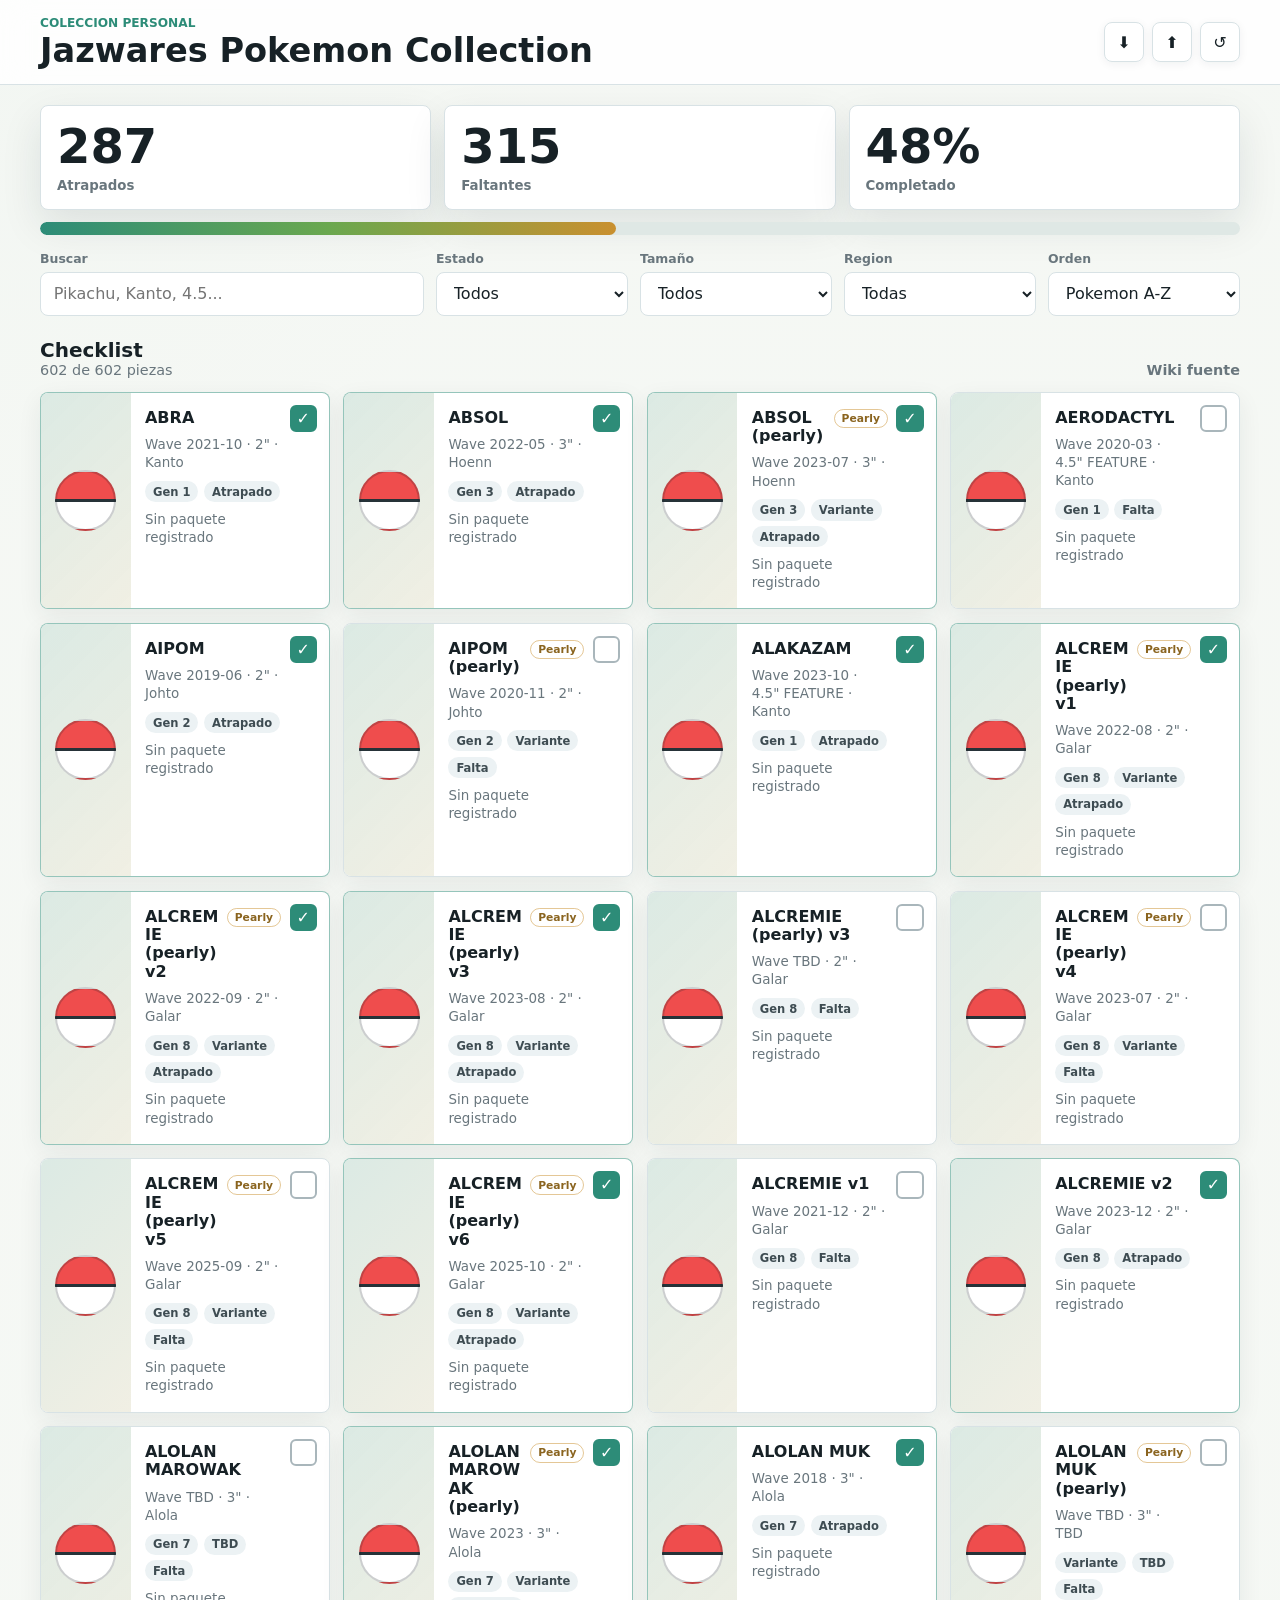
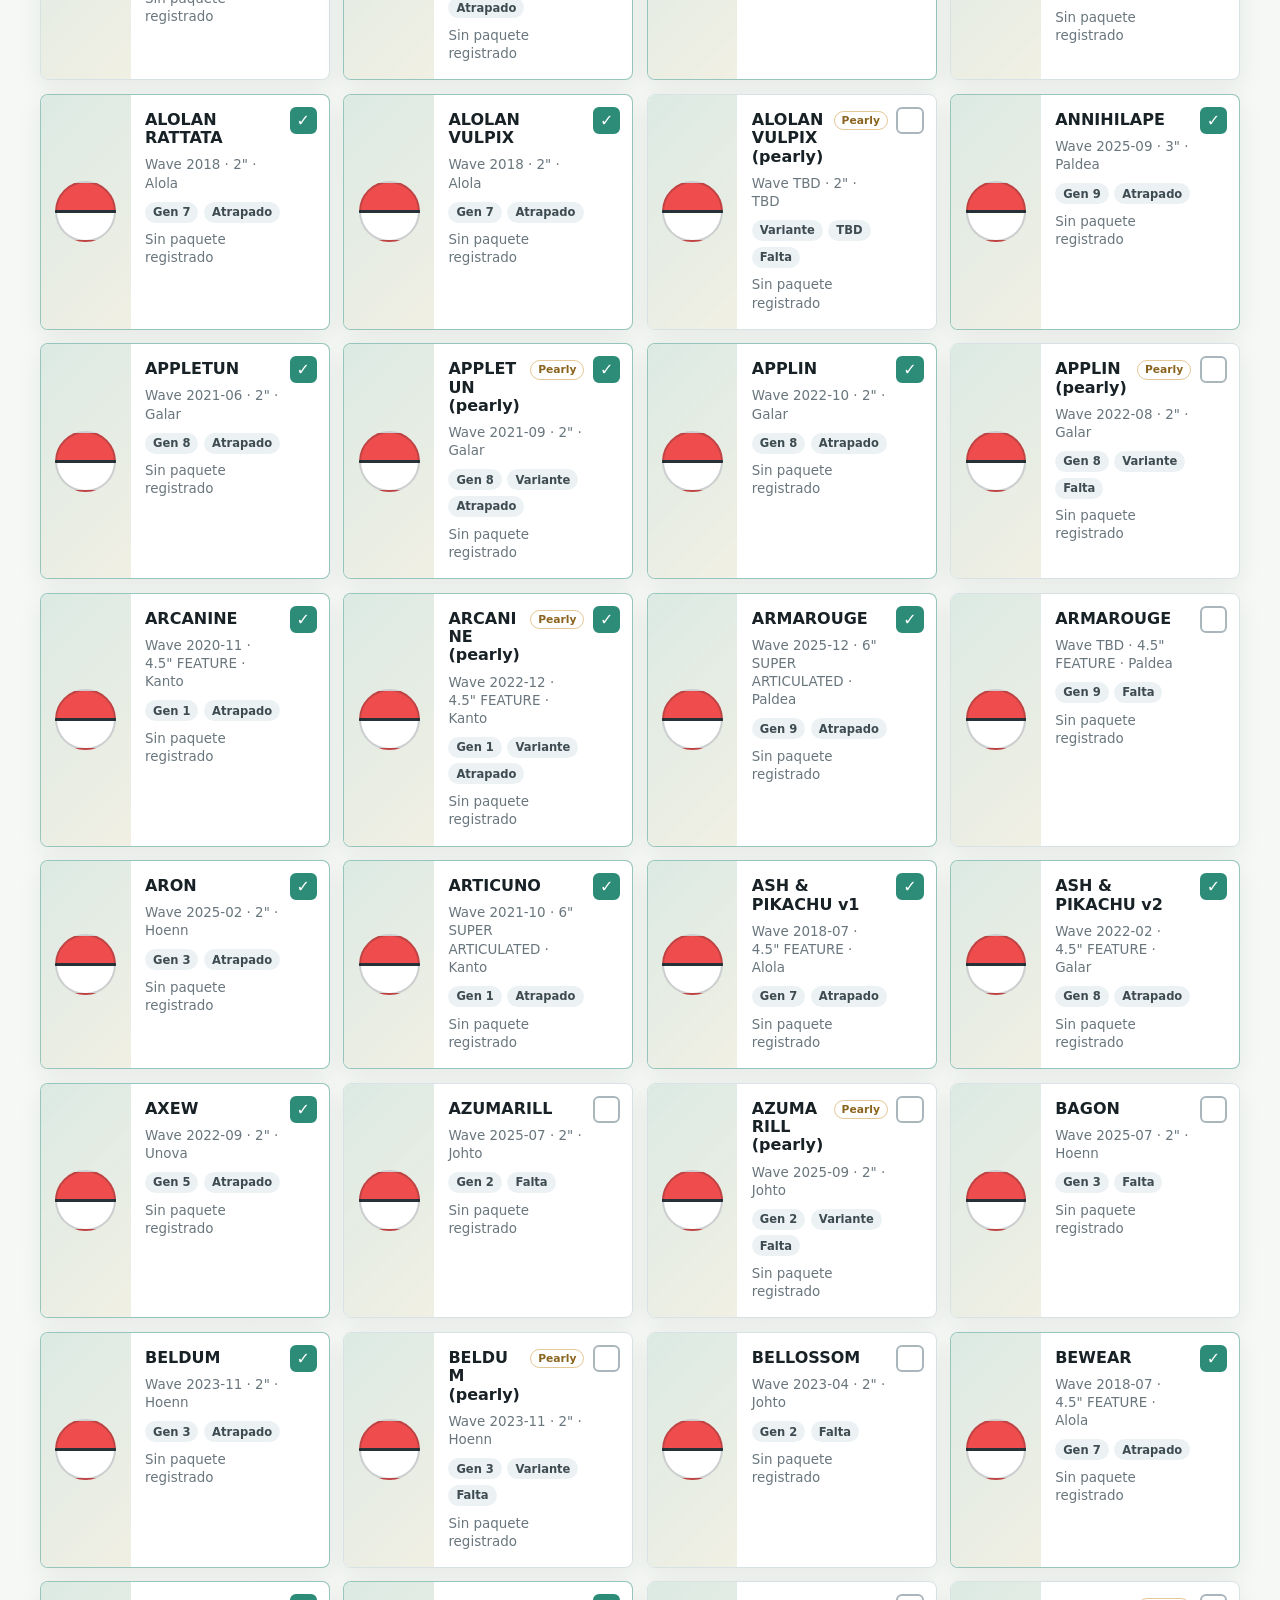
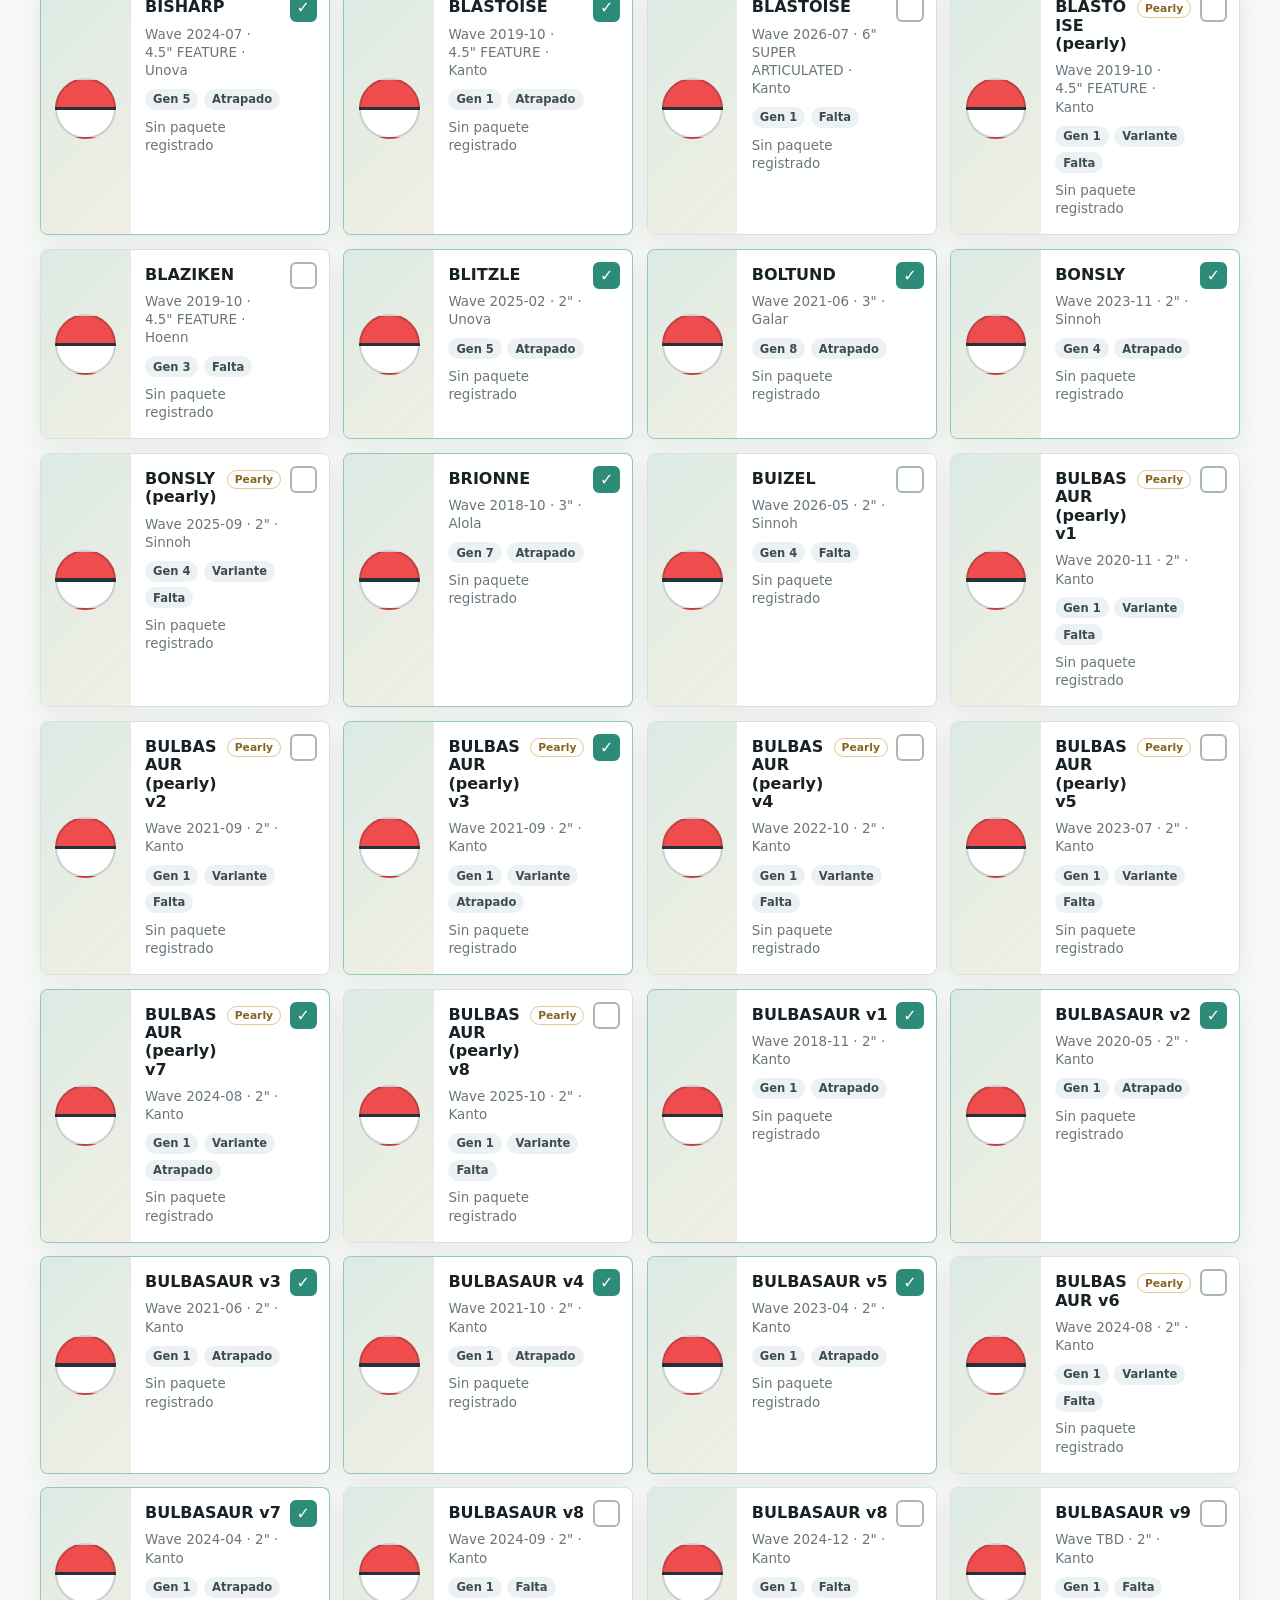
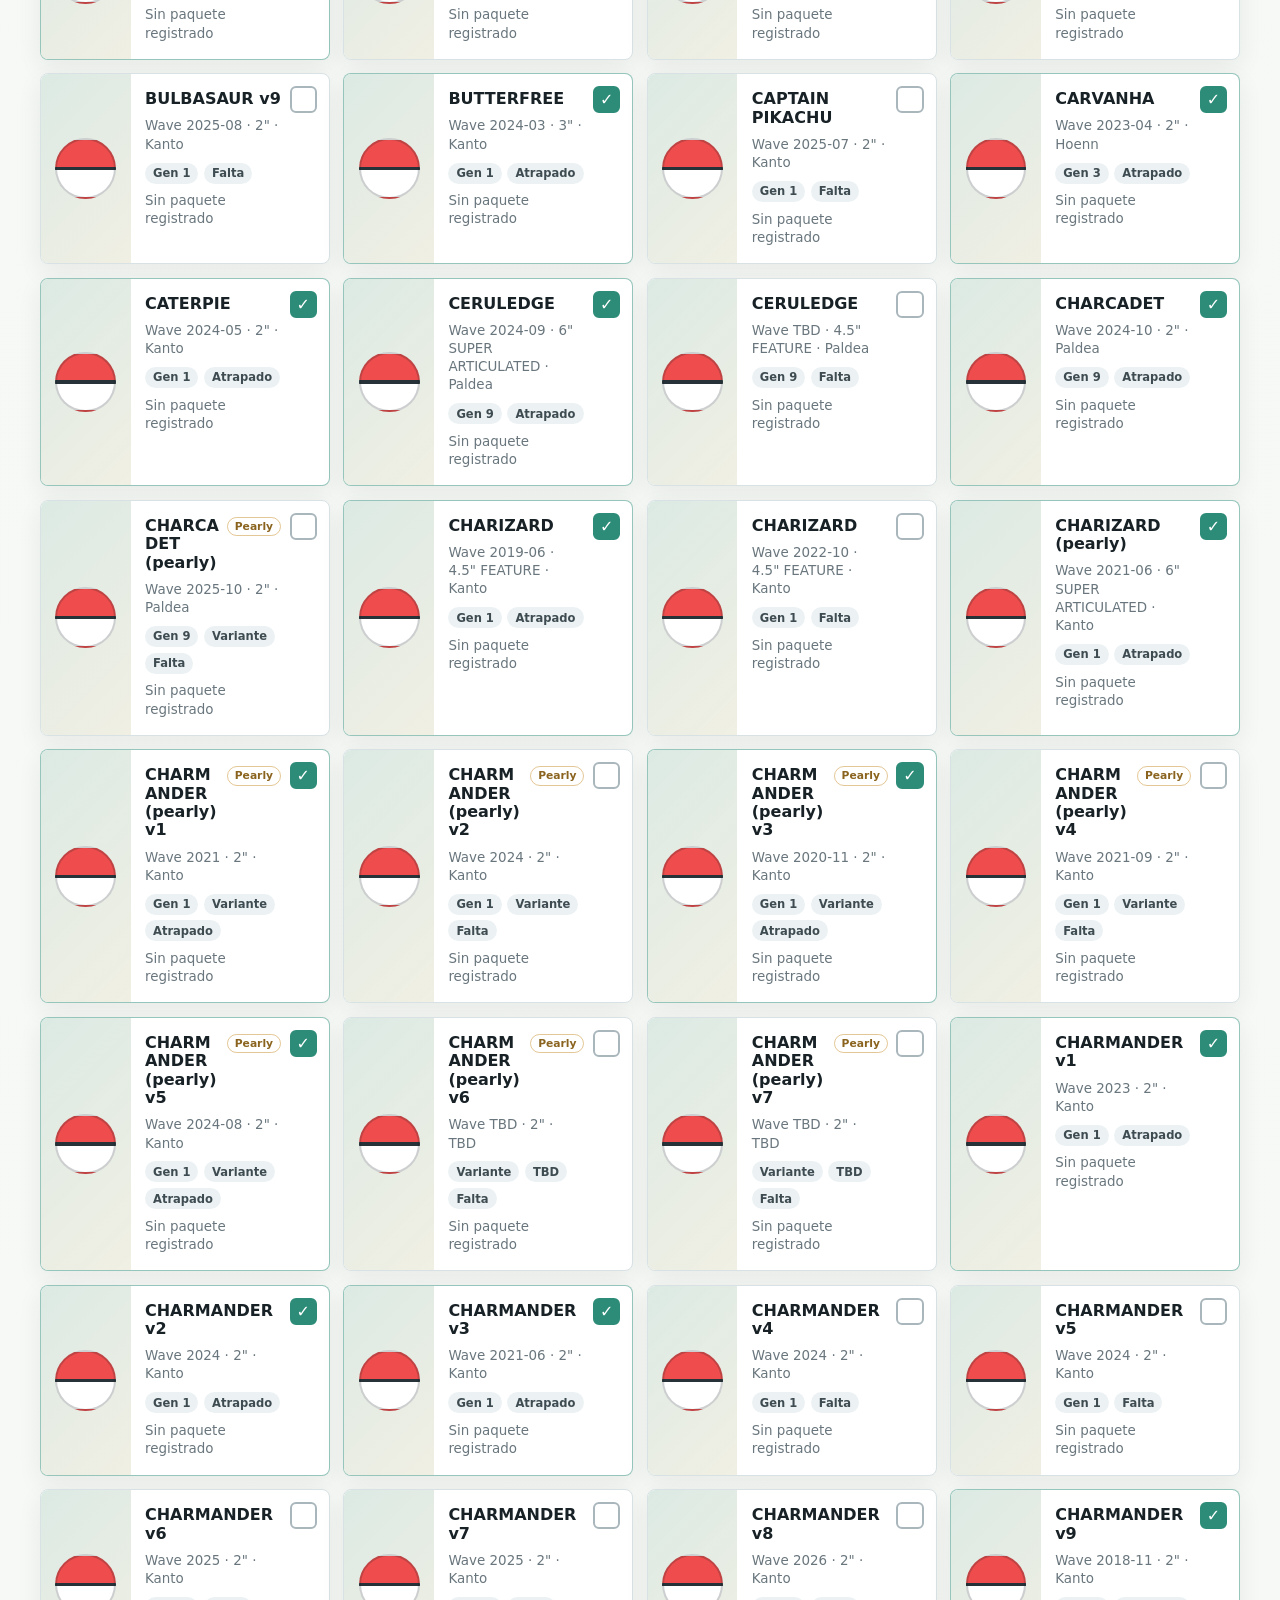
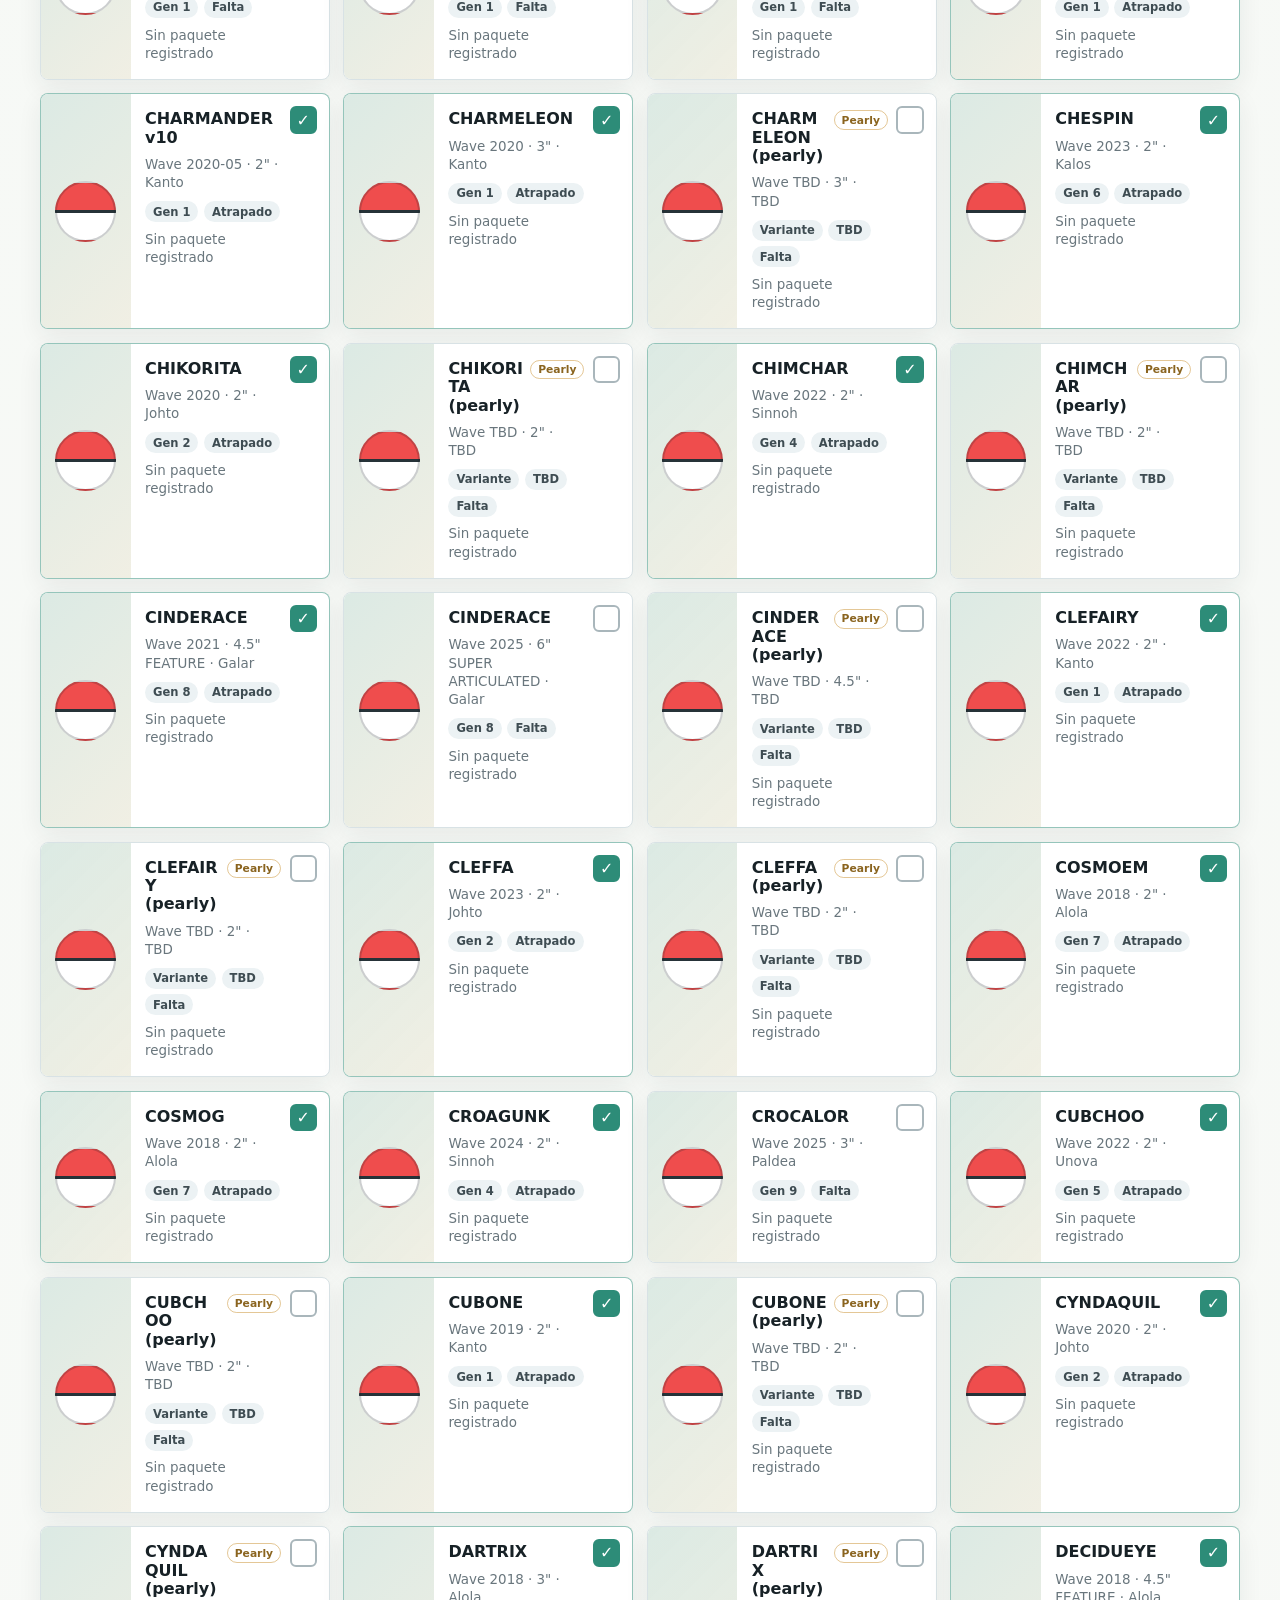
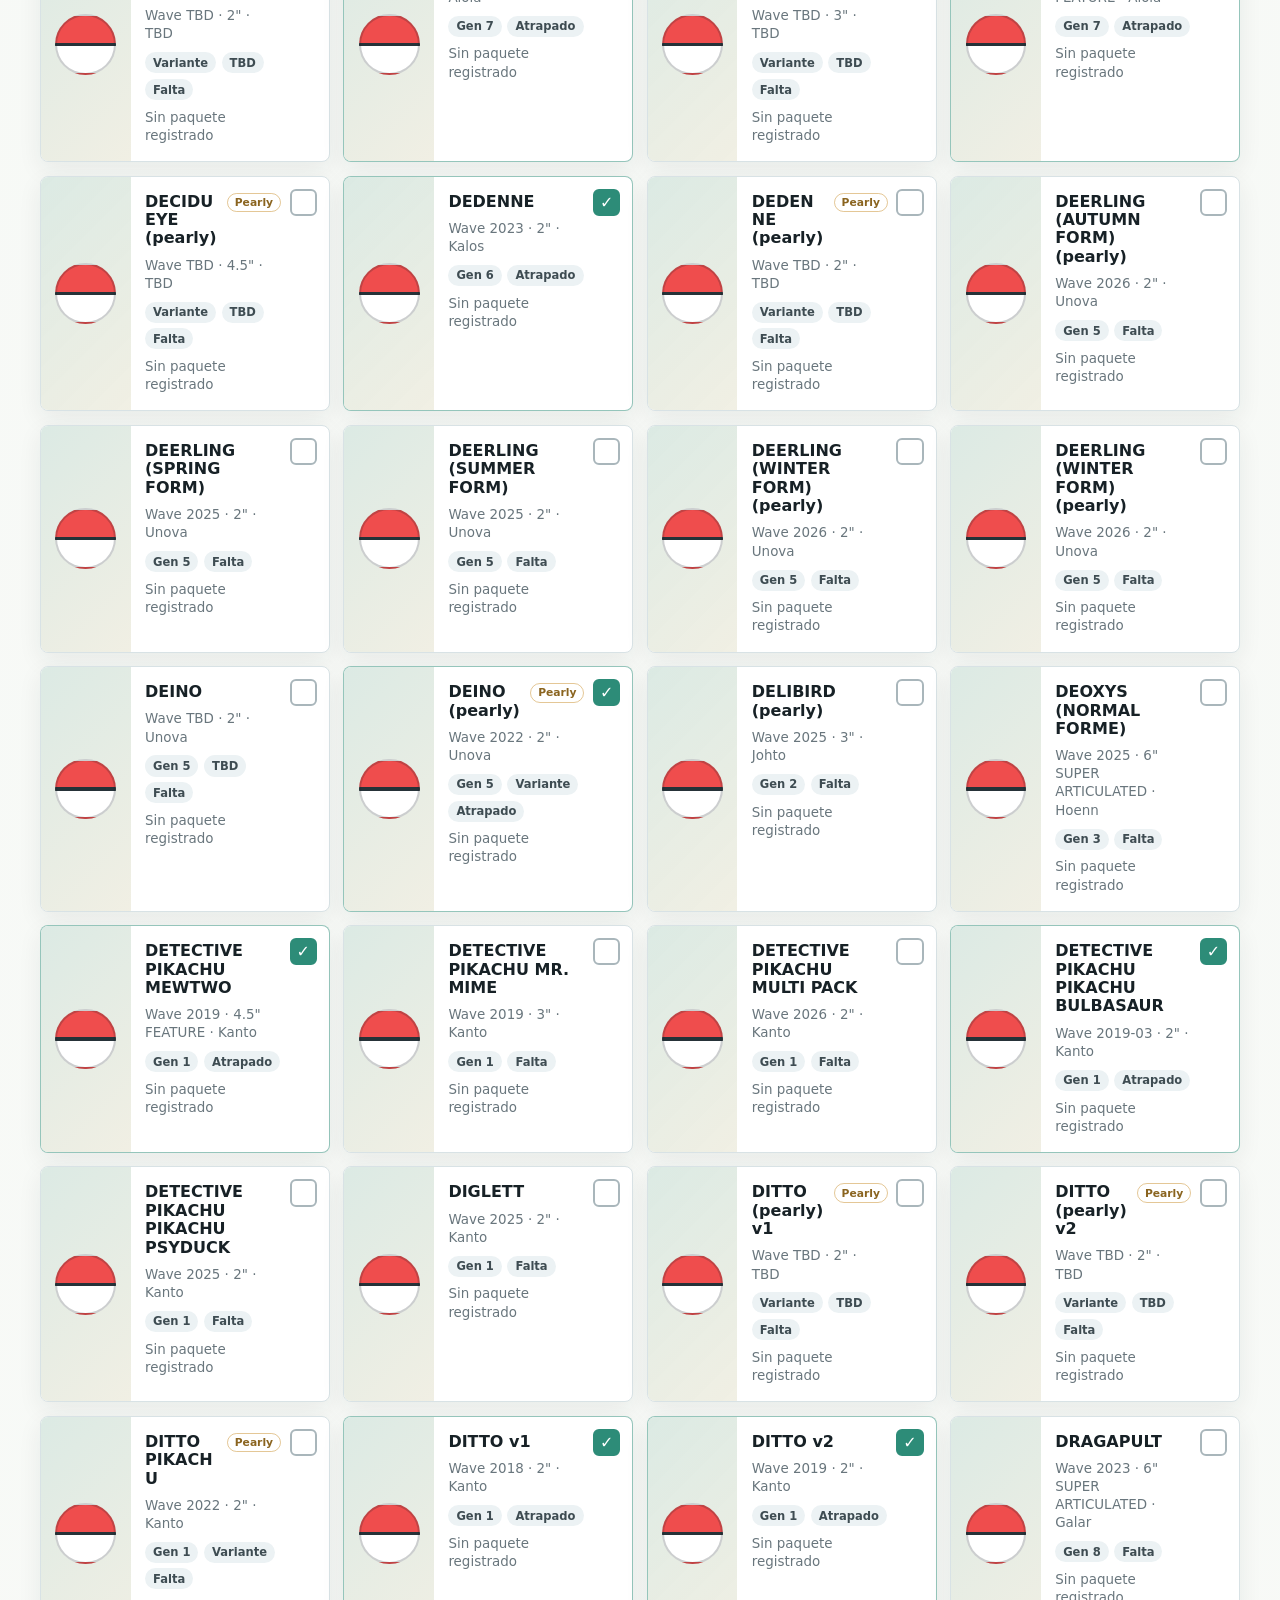
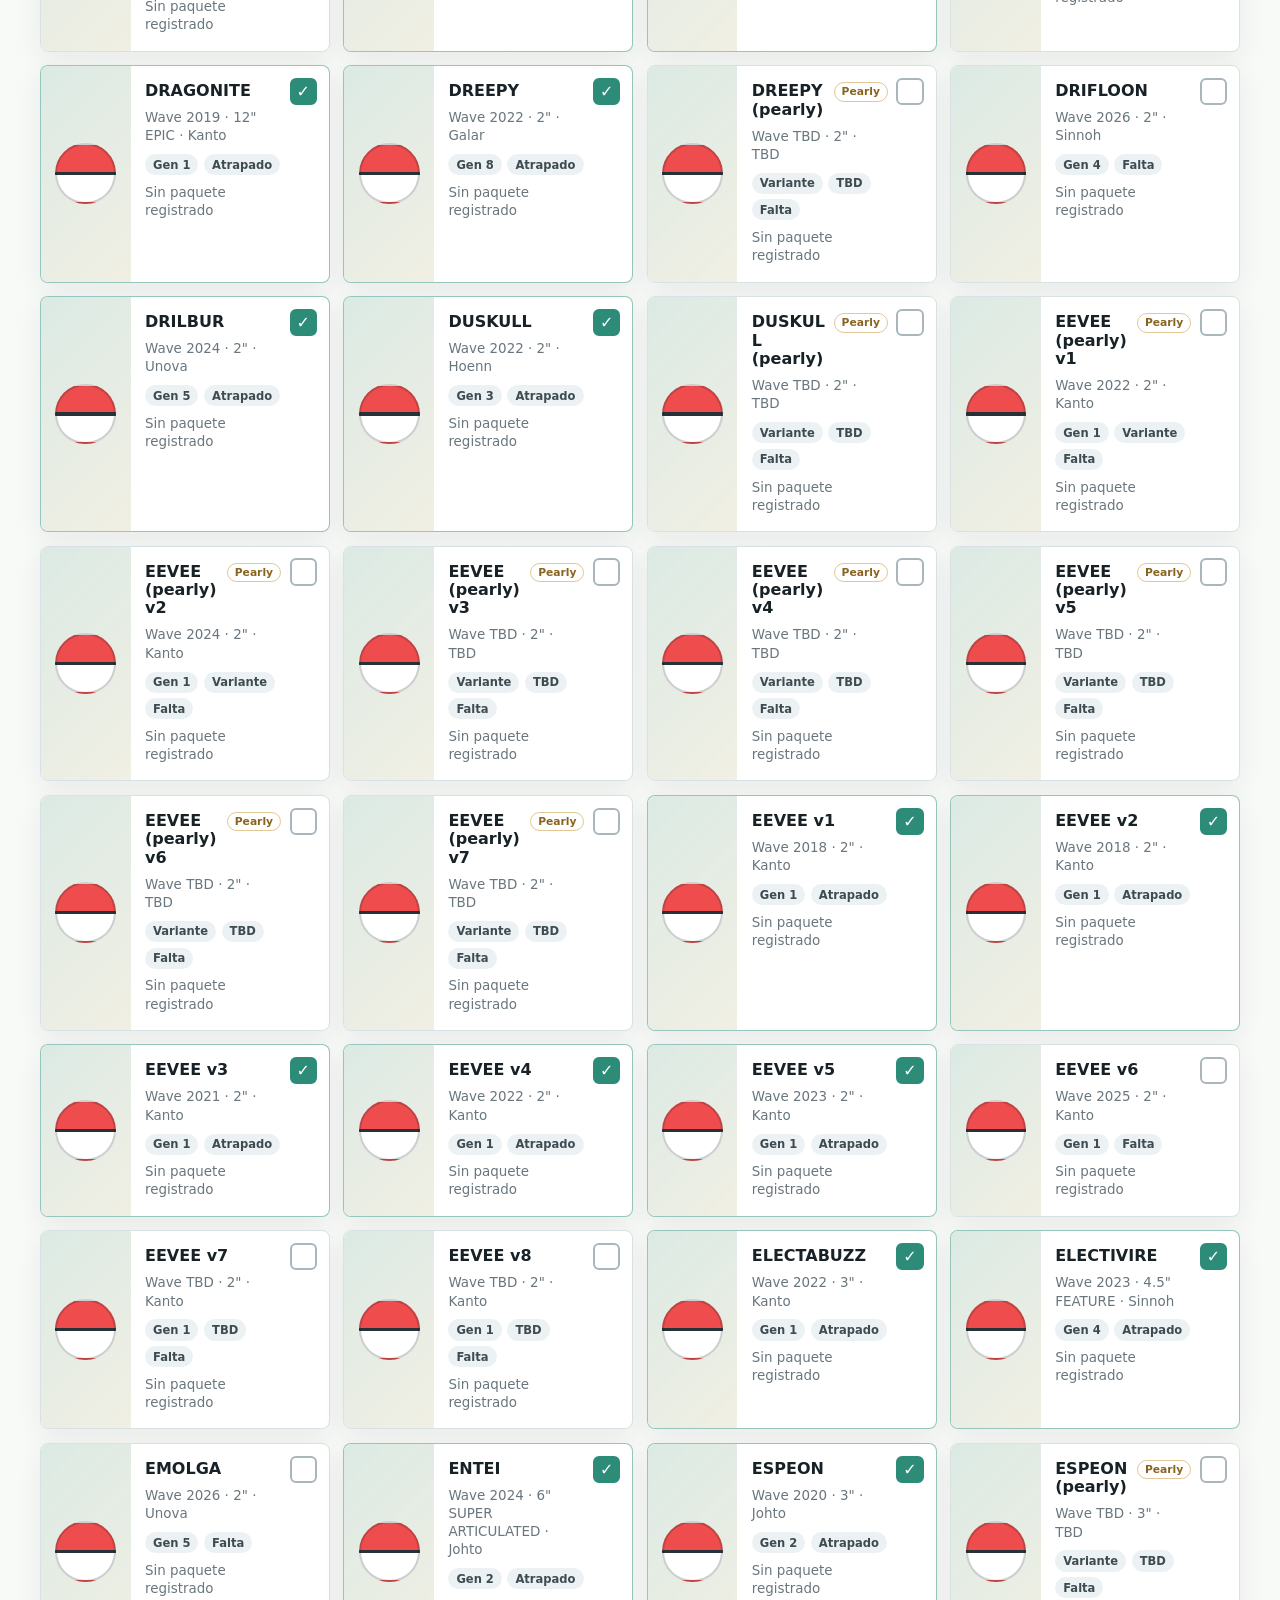
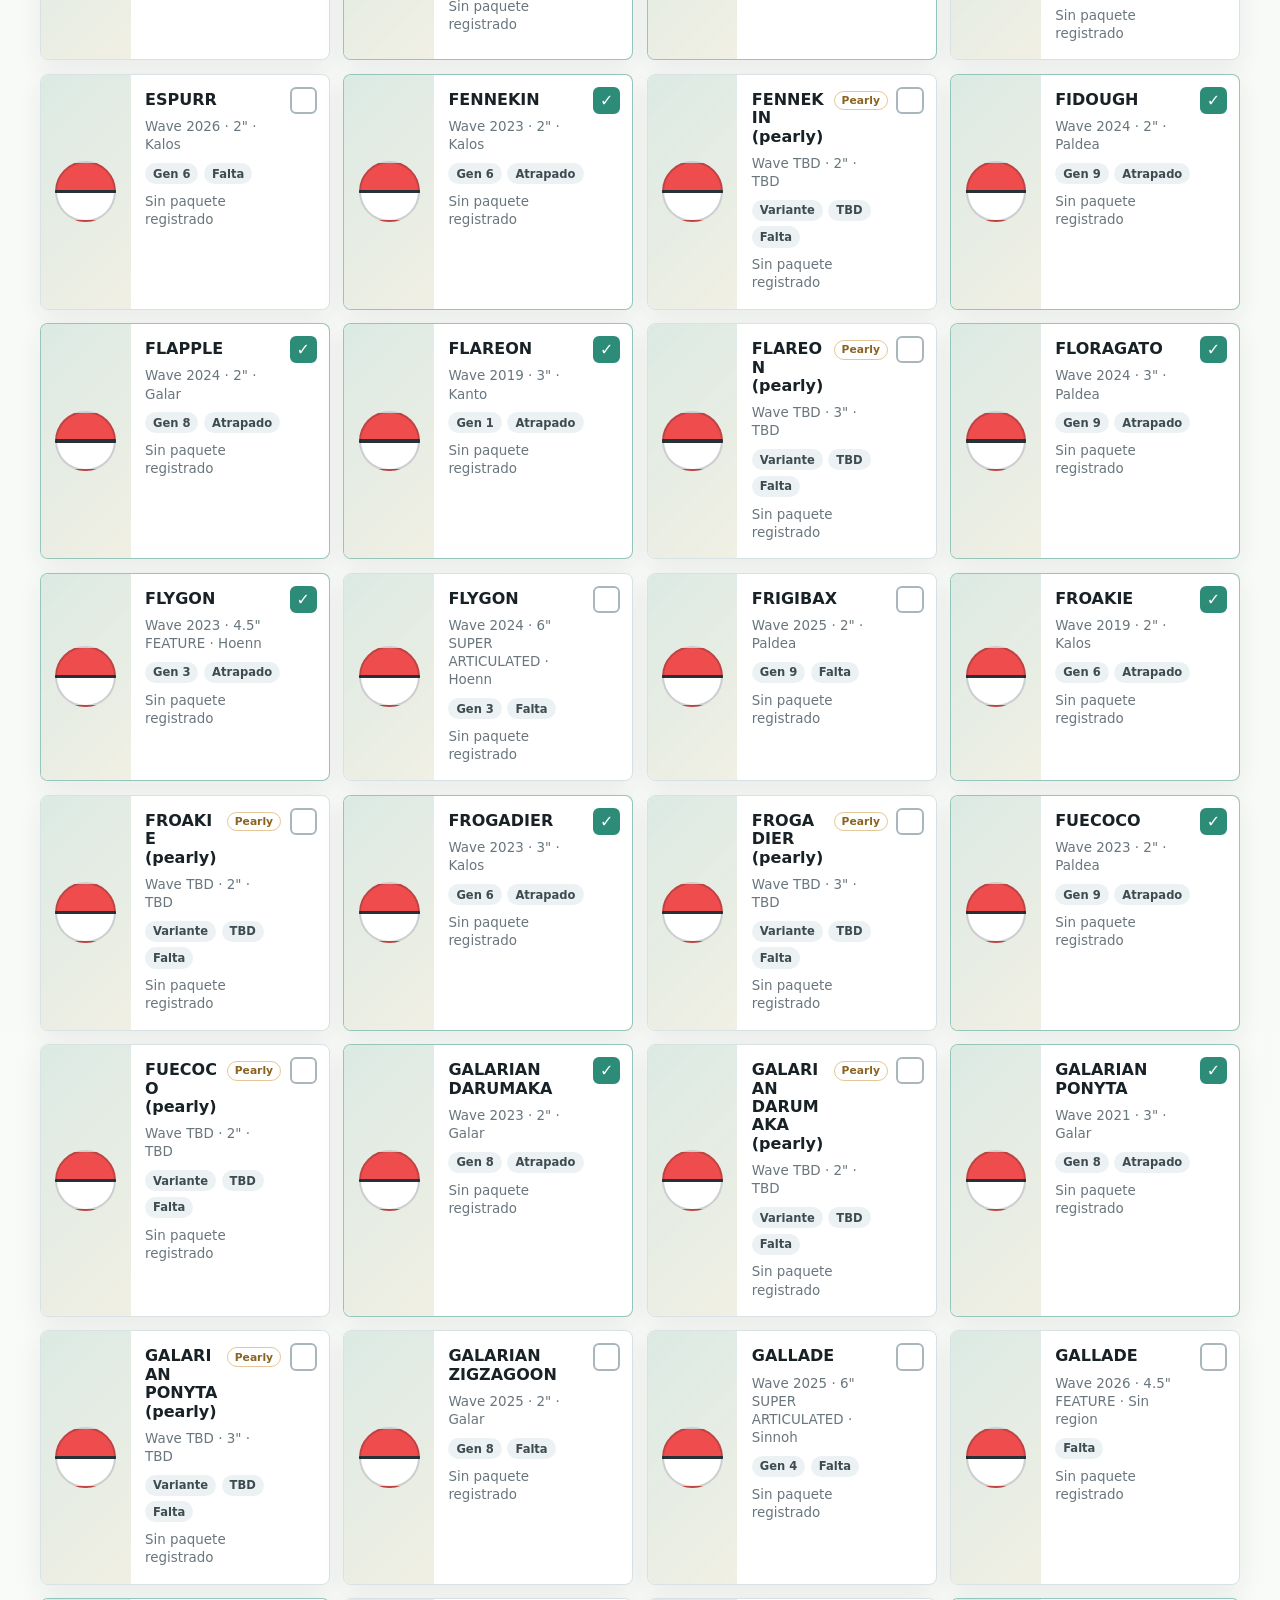
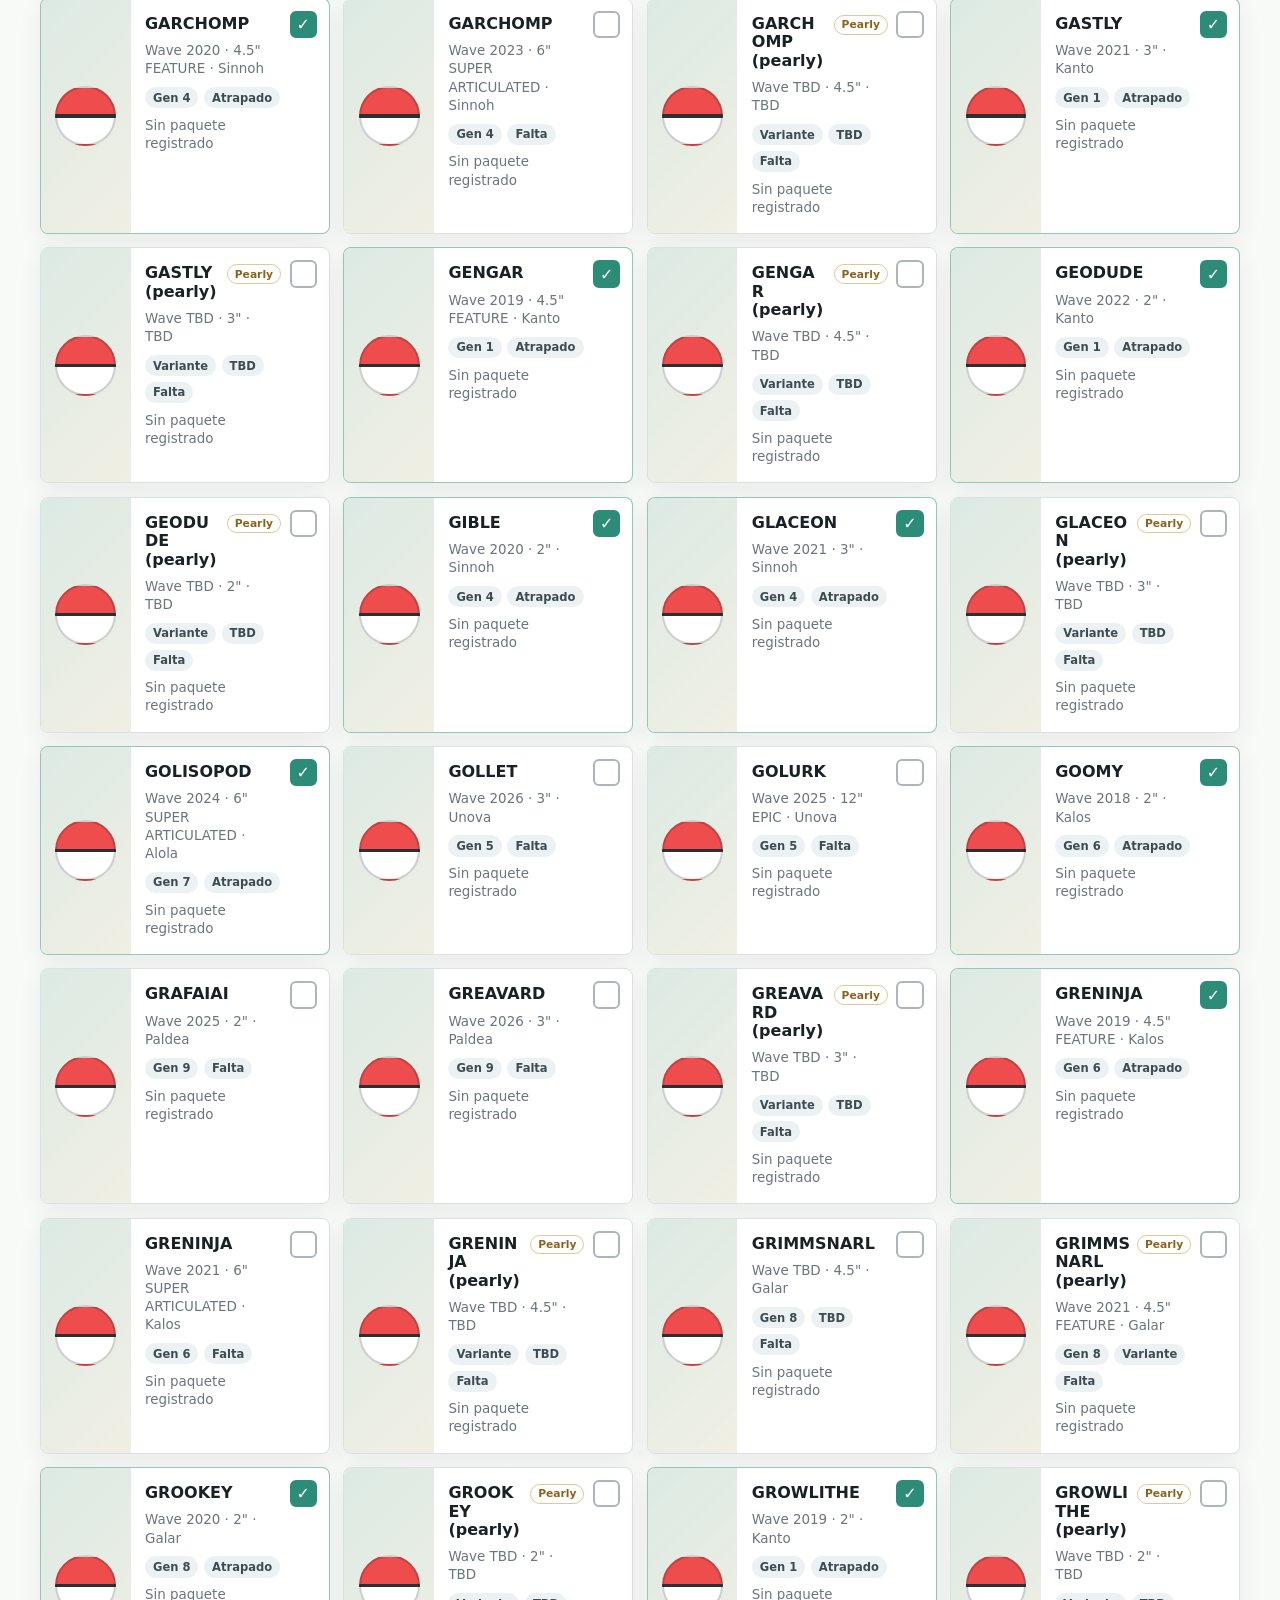
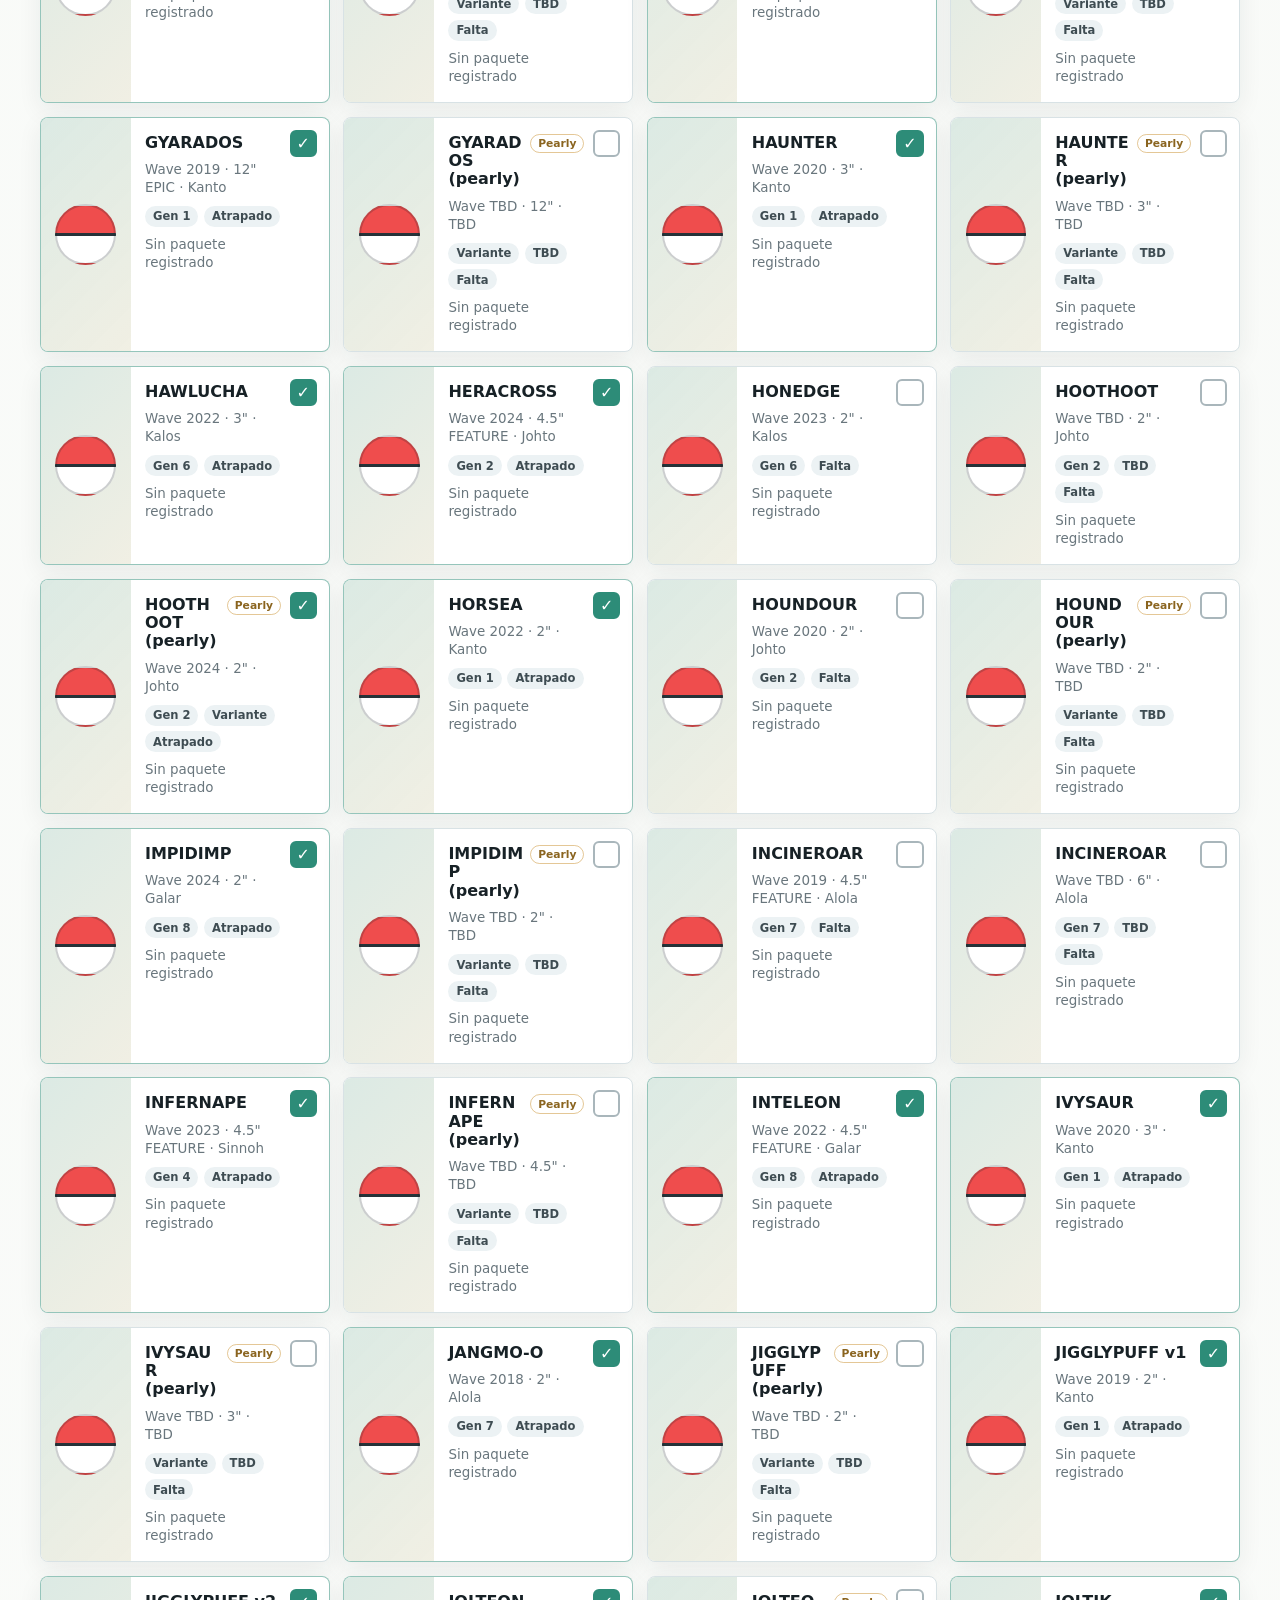
==== index.html @ 6f26c7c1 "Add files via upload" ====
<!doctype html>
<html lang="es">
  <head>
    <meta charset="utf-8" />
    <meta name="viewport" content="width=device-width, initial-scale=1" />
    <title>Jazwares Pokemon Collection</title>
    <link rel="stylesheet" href="styles.css" />
  </head>
  <body>
    <header class="topbar">
      <div>
        <p class="eyebrow">Coleccion personal</p>
        <h1>Jazwares Pokemon Collection</h1>
      </div>
      <div class="actions">
        <button id="exportBtn" class="icon-btn" title="Exportar progreso" aria-label="Exportar progreso">
          <span aria-hidden="true">⬇</span>
        </button>
        <label class="icon-btn" title="Importar progreso" aria-label="Importar progreso">
          <span aria-hidden="true">⬆</span>
          <input id="importInput" type="file" accept="application/json" />
        </label>
        <button id="resetBtn" class="icon-btn danger" title="Restaurar estado del Excel" aria-label="Restaurar estado del Excel">
          <span aria-hidden="true">↺</span>
        </button>
      </div>
    </header>

    <main>
      <section class="overview" aria-label="Resumen">
        <div class="metric">
          <span id="caughtCount">0</span>
          <small>Atrapados</small>
        </div>
        <div class="metric">
          <span id="missingCount">0</span>
          <small>Faltantes</small>
        </div>
        <div class="metric">
          <span id="completionCount">0%</span>
          <small>Completado</small>
        </div>
        <div class="progress-wrap" aria-label="Progreso total">
          <div id="progressBar" class="progress-bar"></div>
        </div>
      </section>

      <section class="controls" aria-label="Filtros">
        <label class="search">
          <span>Buscar</span>
          <input id="searchInput" type="search" placeholder="Pikachu, Kanto, 4.5..." autocomplete="off" />
        </label>
        <label>
          <span>Estado</span>
          <select id="statusFilter">
            <option value="all">Todos</option>
            <option value="caught">Atrapados</option>
            <option value="missing">Faltantes</option>
            <option value="pearly">Pearly</option>
            <option value="tbd">TBD</option>
          </select>
        </label>
        <label>
          <span>Tamaño</span>
          <select id="sizeFilter"></select>
        </label>
        <label>
          <span>Region</span>
          <select id="regionFilter"></select>
        </label>
        <label>
          <span>Orden</span>
          <select id="sortSelect">
            <option value="pokemon">Pokemon A-Z</option>
            <option value="wave">Wave</option>
            <option value="size">Tamaño</option>
            <option value="region">Region</option>
          </select>
        </label>
      </section>

      <section class="lineup-head">
        <div>
          <h2>Checklist</h2>
          <p id="resultCount">0 piezas</p>
        </div>
        <a href="https://jazwarespokemon.fandom.com/wiki/Jazwares_Pokemon_Figure_Wiki" target="_blank" rel="noreferrer">Wiki fuente</a>
      </section>

      <section id="grid" class="grid" aria-live="polite"></section>
      <p id="emptyState" class="empty" hidden>No hay piezas con esos filtros.</p>
    </main>

    <template id="cardTemplate">
      <article class="card">
        <label class="check">
          <input type="checkbox" />
          <span></span>
        </label>
        <div class="figure">
          <img alt="" loading="lazy" />
          <div class="fallback" aria-hidden="true"></div>
        </div>
        <div class="card-body">
          <div class="title-row">
            <h3></h3>
            <span class="pearly">Pearly</span>
          </div>
          <p class="meta"></p>
          <div class="tags"></div>
          <p class="packages"></p>
        </div>
      </article>
    </template>

    <script src="data.js"></script>
    <script src="app.js"></script>
  </body>
</html>
---- styles.css ----
:root {
  color-scheme: light;
  --ink: #172126;
  --muted: #69767d;
  --line: #d8e2e5;
  --surface: #ffffff;
  --soft: #f4f7f3;
  --mint: #2d8c78;
  --leaf: #6aa84f;
  --gold: #c9902f;
  --red: #d84a4a;
  --blue: #2d6cdf;
  --shadow: 0 16px 40px rgba(24, 39, 45, 0.1);
}

* {
  box-sizing: border-box;
}

body {
  margin: 0;
  min-height: 100vh;
  background:
    linear-gradient(180deg, rgba(244, 247, 243, 0.92), rgba(255, 255, 255, 0.98)),
    radial-gradient(circle at top left, rgba(45, 140, 120, 0.16), transparent 34rem);
  color: var(--ink);
  font-family: Inter, ui-sans-serif, system-ui, -apple-system, BlinkMacSystemFont, "Segoe UI", sans-serif;
}

button,
input,
select {
  font: inherit;
}

.topbar {
  position: sticky;
  top: 0;
  z-index: 10;
  display: flex;
  align-items: center;
  justify-content: space-between;
  gap: 1rem;
  padding: 1rem clamp(1rem, 4vw, 2.5rem);
  background: rgba(255, 255, 255, 0.86);
  border-bottom: 1px solid var(--line);
  backdrop-filter: blur(14px);
}

.eyebrow {
  margin: 0 0 0.2rem;
  color: var(--mint);
  font-size: 0.76rem;
  font-weight: 800;
  letter-spacing: 0;
  text-transform: uppercase;
}

h1,
h2,
h3,
p {
  margin: 0;
}

h1 {
  font-size: clamp(1.35rem, 3vw, 2.1rem);
  line-height: 1.05;
}

.actions {
  display: flex;
  gap: 0.5rem;
}

.icon-btn {
  display: grid;
  place-items: center;
  width: 2.5rem;
  height: 2.5rem;
  border: 1px solid var(--line);
  border-radius: 8px;
  background: var(--surface);
  color: var(--ink);
  cursor: pointer;
  box-shadow: 0 2px 10px rgba(24, 39, 45, 0.06);
}

.icon-btn:hover {
  border-color: var(--mint);
}

.icon-btn.danger:hover {
  border-color: var(--red);
  color: var(--red);
}

.icon-btn input {
  display: none;
}

main {
  width: min(1480px, 100%);
  margin: 0 auto;
  padding: 1.25rem clamp(1rem, 4vw, 2.5rem) 3rem;
}

.overview {
  display: grid;
  grid-template-columns: repeat(3, minmax(0, 1fr));
  align-items: stretch;
  gap: 0.8rem;
}

.metric {
  min-height: 6rem;
  padding: 1rem;
  border: 1px solid var(--line);
  border-radius: 8px;
  background: var(--surface);
  box-shadow: var(--shadow);
}

.metric span {
  display: block;
  font-size: clamp(1.8rem, 5vw, 3rem);
  font-weight: 850;
  line-height: 1;
}

.metric small {
  display: block;
  margin-top: 0.45rem;
  color: var(--muted);
  font-weight: 700;
}

.progress-wrap {
  grid-column: 1 / -1;
  height: 0.8rem;
  overflow: hidden;
  border-radius: 999px;
  background: #dfe8e5;
}

.progress-bar {
  width: 0%;
  height: 100%;
  border-radius: inherit;
  background: linear-gradient(90deg, var(--mint), var(--leaf), var(--gold));
  transition: width 180ms ease;
}

.controls {
  display: grid;
  grid-template-columns: minmax(14rem, 2fr) repeat(4, minmax(9rem, 1fr));
  gap: 0.75rem;
  margin: 1rem 0 1.4rem;
}

.controls label {
  display: grid;
  gap: 0.35rem;
  min-width: 0;
}

.controls span {
  color: var(--muted);
  font-size: 0.78rem;
  font-weight: 800;
}

.controls input,
.controls select {
  width: 100%;
  height: 2.75rem;
  min-width: 0;
  border: 1px solid var(--line);
  border-radius: 8px;
  background: var(--surface);
  color: var(--ink);
  padding: 0 0.8rem;
  outline: none;
}

.controls input:focus,
.controls select:focus {
  border-color: var(--blue);
  box-shadow: 0 0 0 3px rgba(45, 108, 223, 0.14);
}

.lineup-head {
  display: flex;
  align-items: end;
  justify-content: space-between;
  gap: 1rem;
  margin-bottom: 0.85rem;
}

.lineup-head h2 {
  font-size: 1.25rem;
}

.lineup-head p,
.lineup-head a {
  color: var(--muted);
  font-size: 0.9rem;
}

.lineup-head a {
  text-decoration: none;
  font-weight: 750;
}

.grid {
  display: grid;
  grid-template-columns: repeat(auto-fill, minmax(17rem, 1fr));
  gap: 0.85rem;
}

.card {
  position: relative;
  display: grid;
  grid-template-columns: 5.6rem minmax(0, 1fr);
  min-height: 9.8rem;
  border: 1px solid var(--line);
  border-radius: 8px;
  background: var(--surface);
  overflow: hidden;
  box-shadow: 0 8px 24px rgba(24, 39, 45, 0.07);
}

.card.is-caught {
  border-color: rgba(45, 140, 120, 0.5);
}

.check {
  position: absolute;
  top: 0.65rem;
  right: 0.65rem;
  z-index: 2;
  display: grid;
  place-items: center;
  width: 1.9rem;
  height: 1.9rem;
  cursor: pointer;
}

.check input {
  position: absolute;
  opacity: 0;
}

.check span {
  display: grid;
  place-items: center;
  width: 1.7rem;
  height: 1.7rem;
  border: 2px solid #a9b6bb;
  border-radius: 6px;
  background: var(--surface);
}

.check input:checked + span {
  border-color: var(--mint);
  background: var(--mint);
}

.check input:checked + span::after {
  content: "✓";
  color: #fff;
  font-weight: 900;
}

.figure {
  display: grid;
  place-items: center;
  min-height: 100%;
  background:
    linear-gradient(135deg, rgba(45, 140, 120, 0.12), rgba(201, 144, 47, 0.08)),
    var(--soft);
}

.figure img {
  width: 78%;
  max-height: 7rem;
  object-fit: contain;
  filter: drop-shadow(0 8px 10px rgba(24, 39, 45, 0.14));
}

.figure img[hidden],
.fallback[hidden] {
  display: none;
}

.fallback {
  display: grid;
  place-items: center;
  width: 3.8rem;
  height: 3.8rem;
  border: 2px solid rgba(23, 33, 38, 0.22);
  border-radius: 50%;
  background: linear-gradient(#ef4d4d 0 47%, #263238 47% 53%, #fff 53%);
  color: transparent;
}

.card-body {
  display: grid;
  align-content: start;
  gap: 0.55rem;
  min-width: 0;
  padding: 1rem 3rem 1rem 0.9rem;
}

.title-row {
  display: flex;
  align-items: start;
  gap: 0.45rem;
  min-width: 0;
}

.title-row h3 {
  min-width: 0;
  font-size: 1rem;
  line-height: 1.15;
  overflow-wrap: anywhere;
}

.pearly {
  display: none;
  flex: 0 0 auto;
  border: 1px solid rgba(201, 144, 47, 0.5);
  border-radius: 999px;
  color: #8a641f;
  font-size: 0.67rem;
  font-weight: 850;
  padding: 0.14rem 0.42rem;
}

.card.is-pearly .pearly {
  display: inline-block;
}

.meta,
.packages {
  color: var(--muted);
  font-size: 0.84rem;
  line-height: 1.35;
}

.tags {
  display: flex;
  flex-wrap: wrap;
  gap: 0.35rem;
}

.tag {
  border-radius: 999px;
  background: #ecf2f4;
  color: #3e4c52;
  font-size: 0.72rem;
  font-weight: 780;
  padding: 0.22rem 0.5rem;
}

.empty {
  padding: 2rem;
  border: 1px dashed var(--line);
  border-radius: 8px;
  color: var(--muted);
  text-align: center;
}

@media (max-width: 900px) {
  .controls {
    grid-template-columns: repeat(2, minmax(0, 1fr));
  }

  .search {
    grid-column: 1 / -1;
  }
}

@media (max-width: 640px) {
  .topbar {
    position: static;
    align-items: start;
  }

  .overview,
  .controls {
    grid-template-columns: 1fr;
  }

  .card {
    grid-template-columns: 5rem minmax(0, 1fr);
  }
}
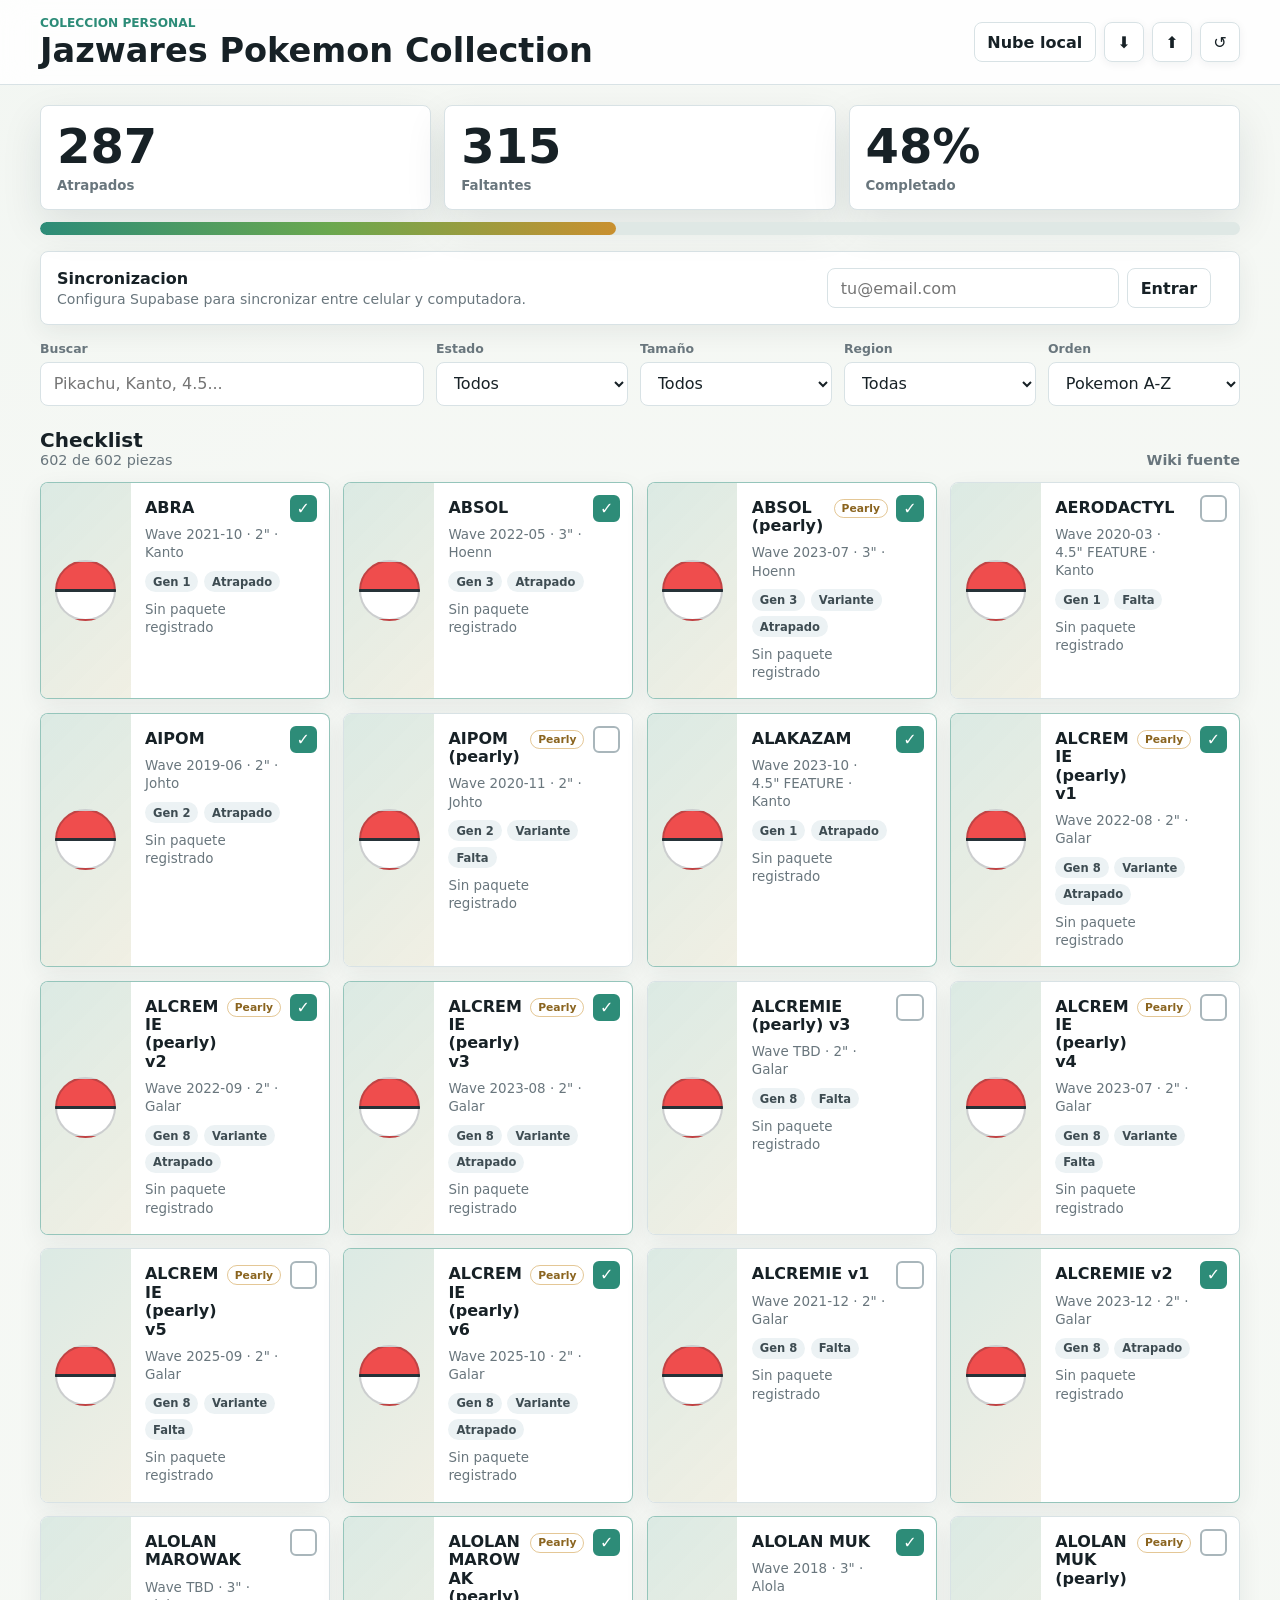
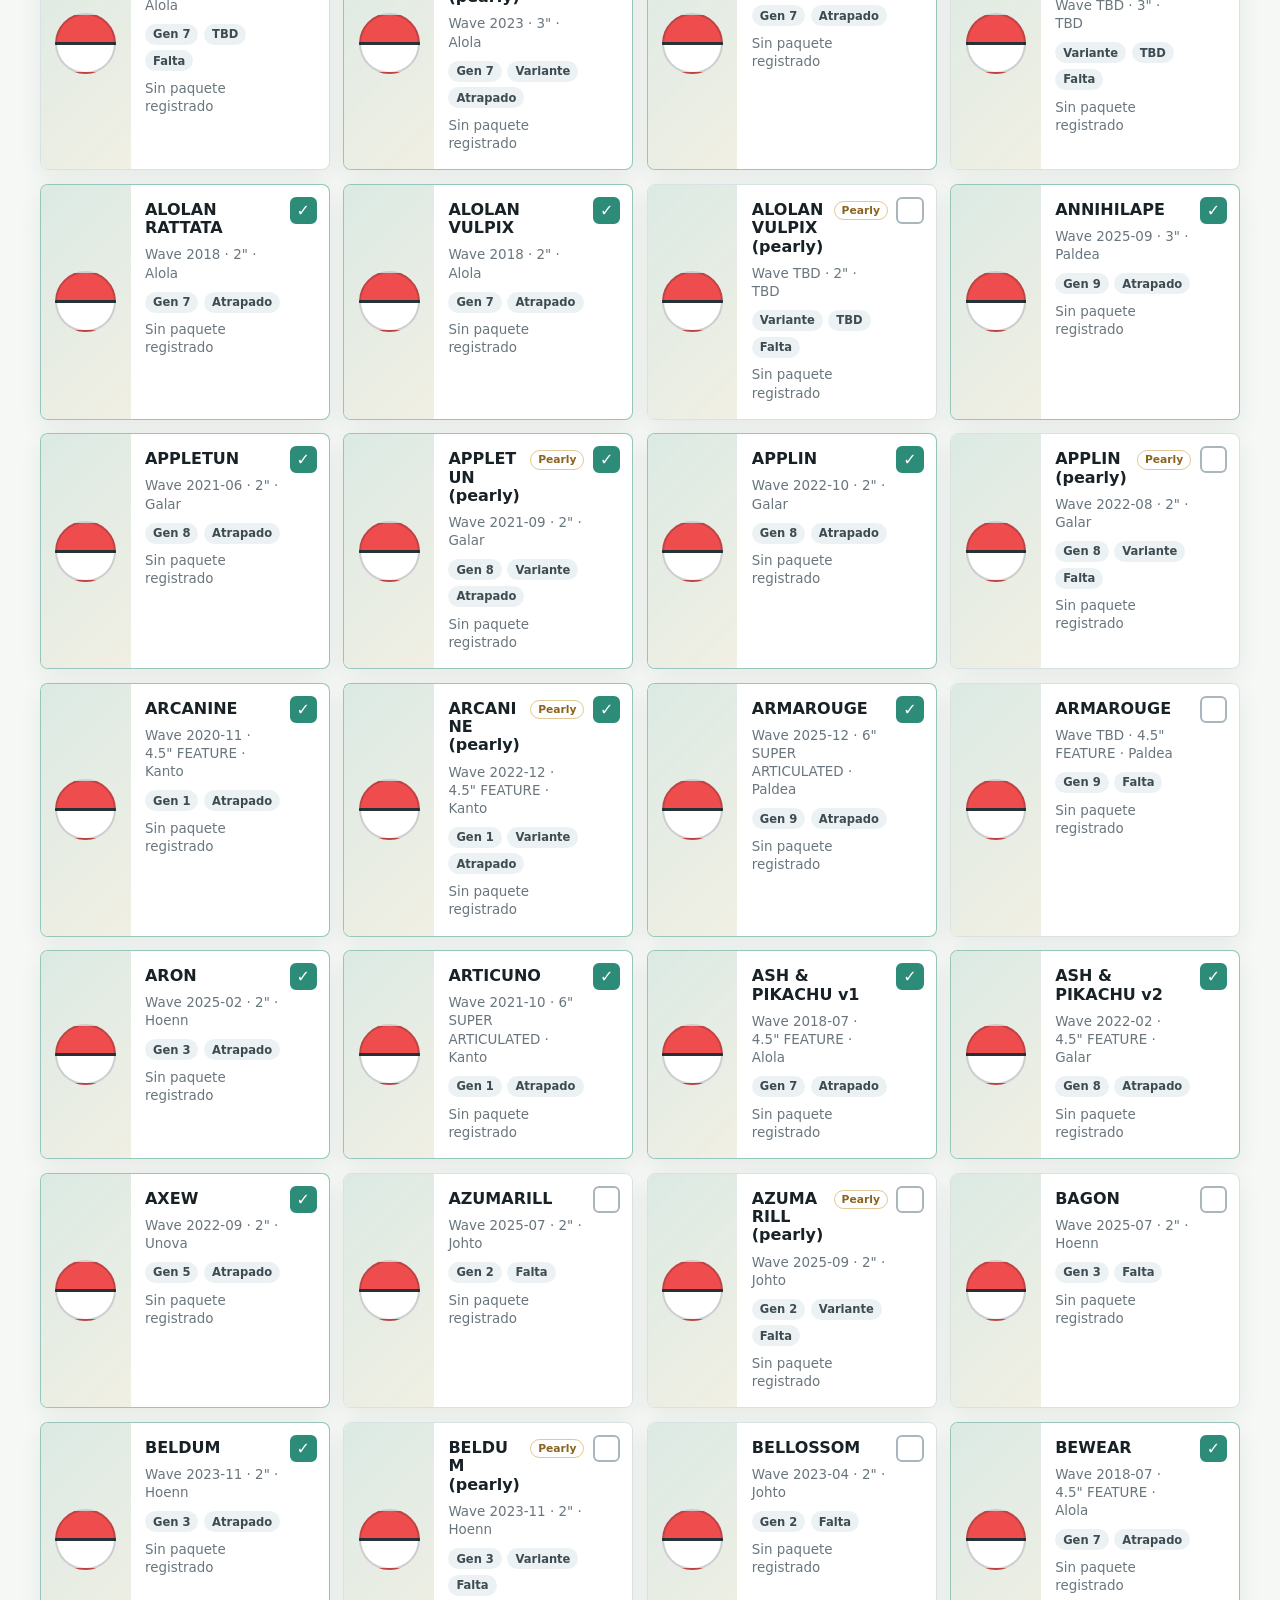
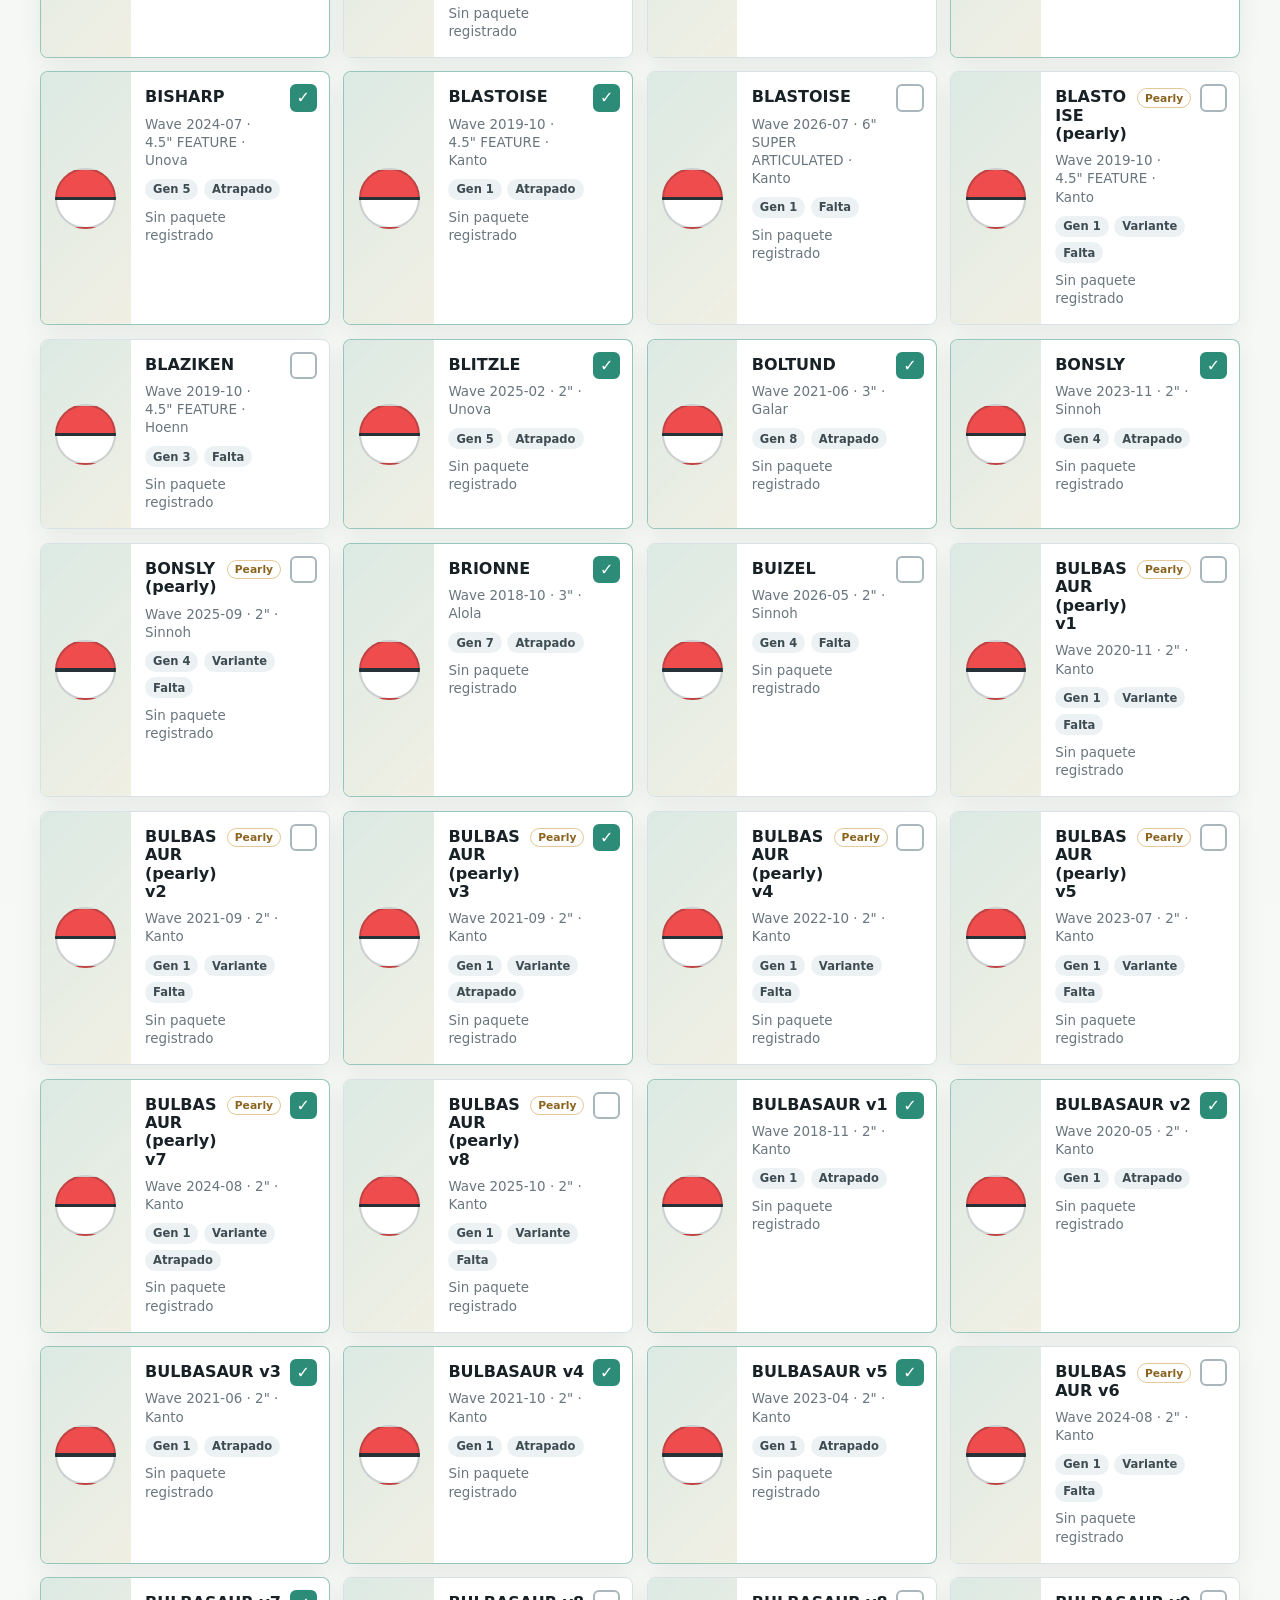
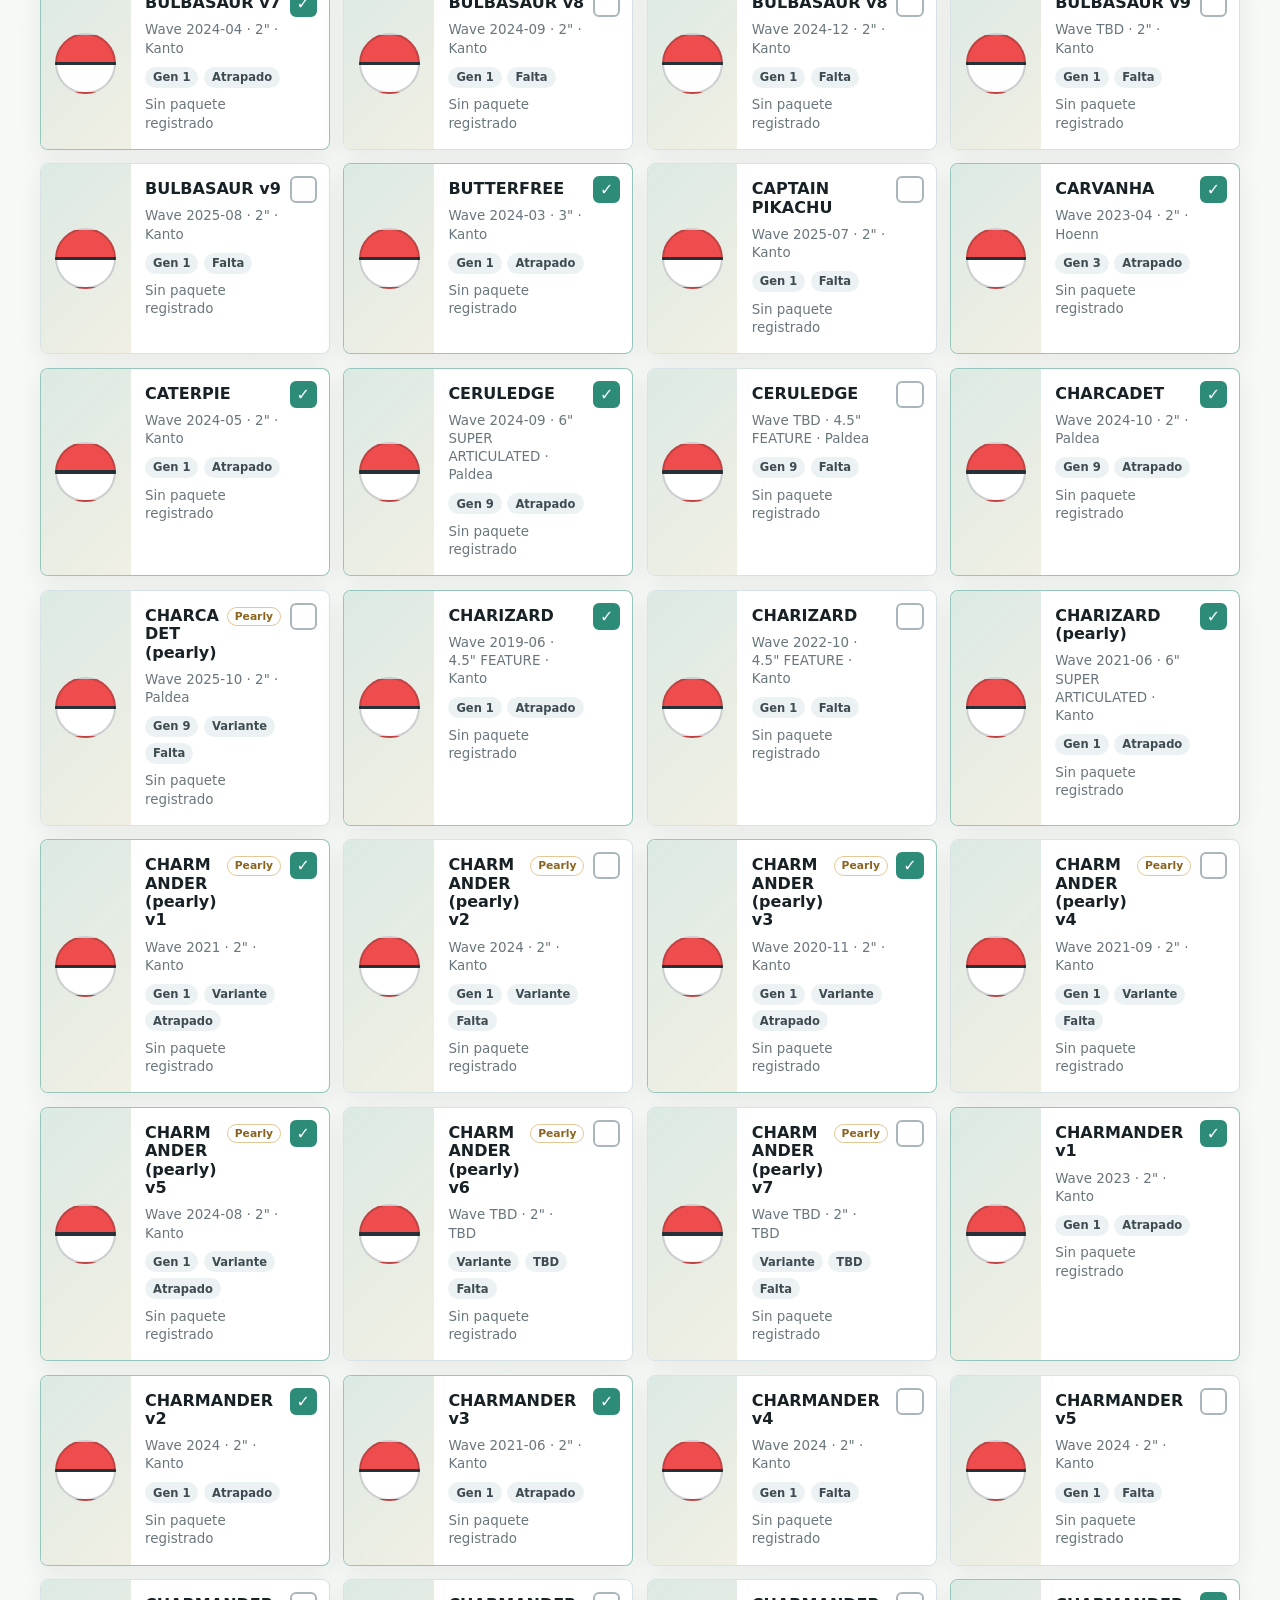
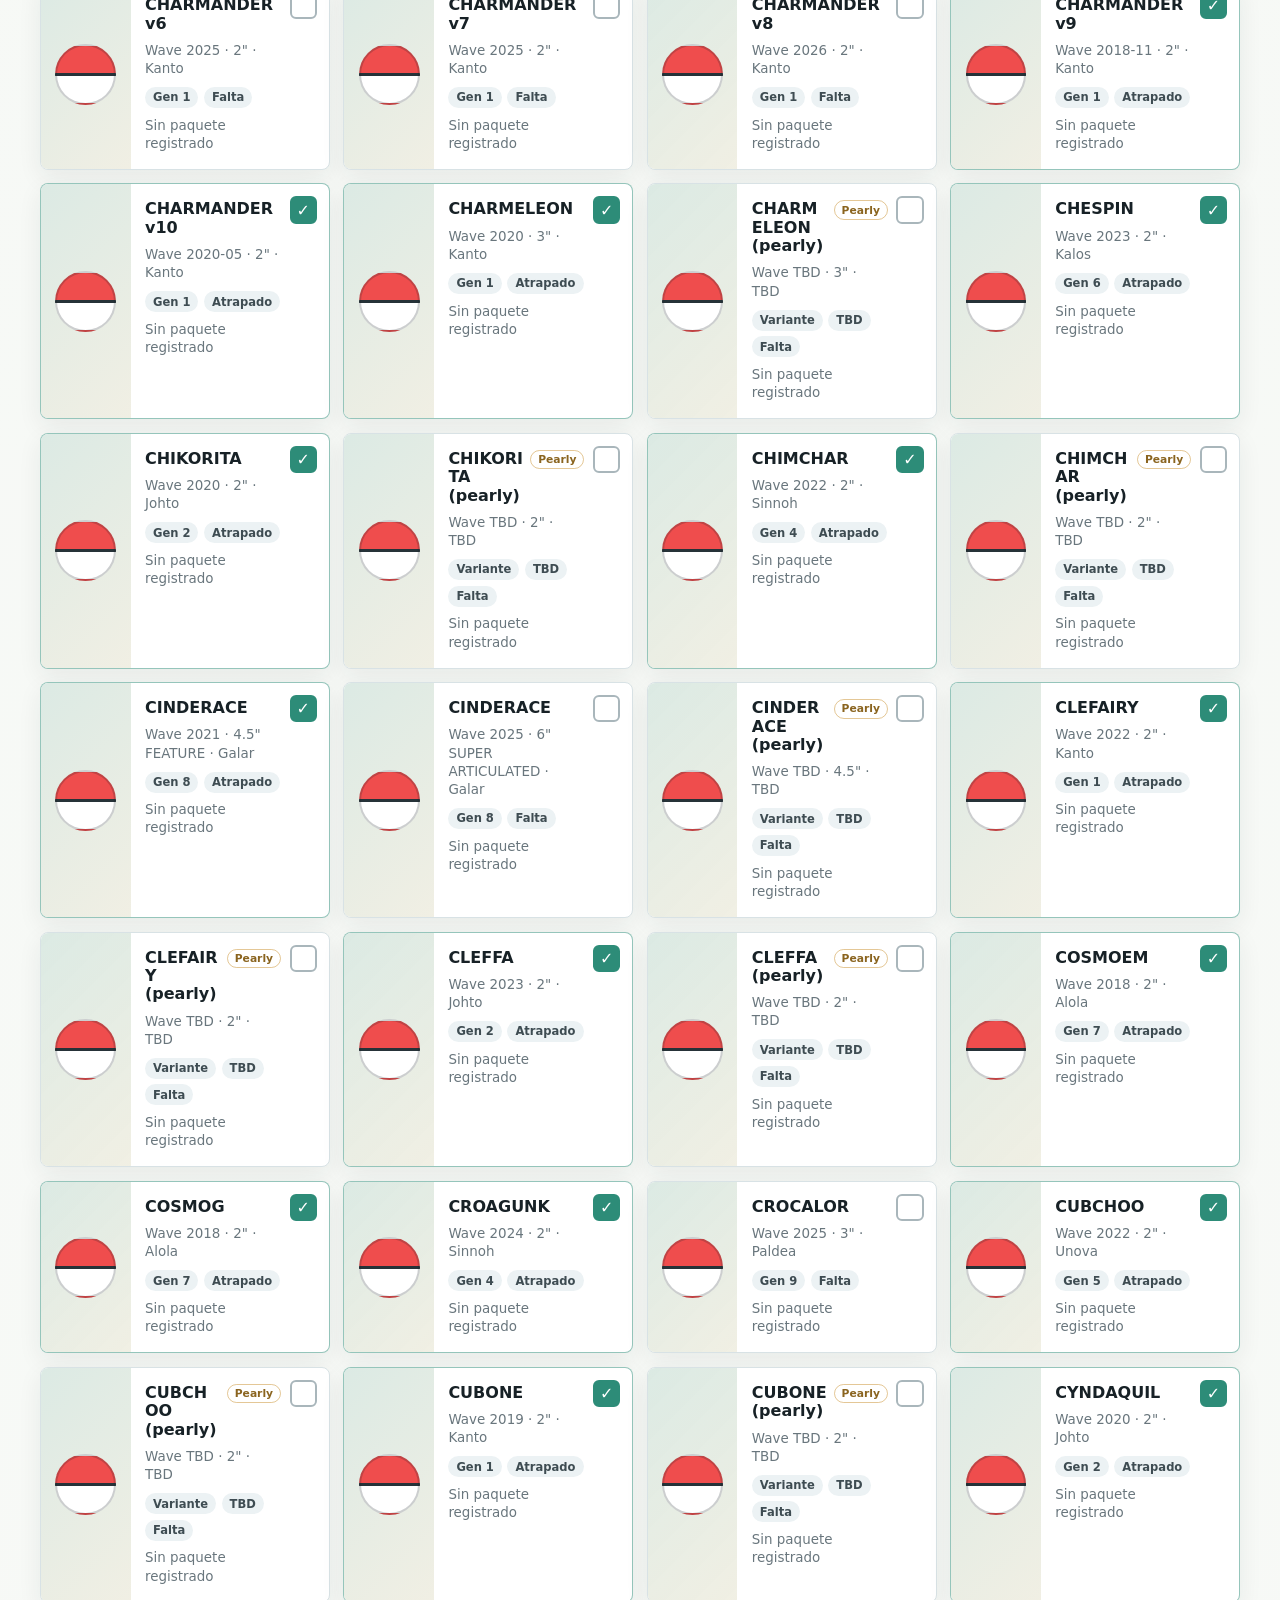
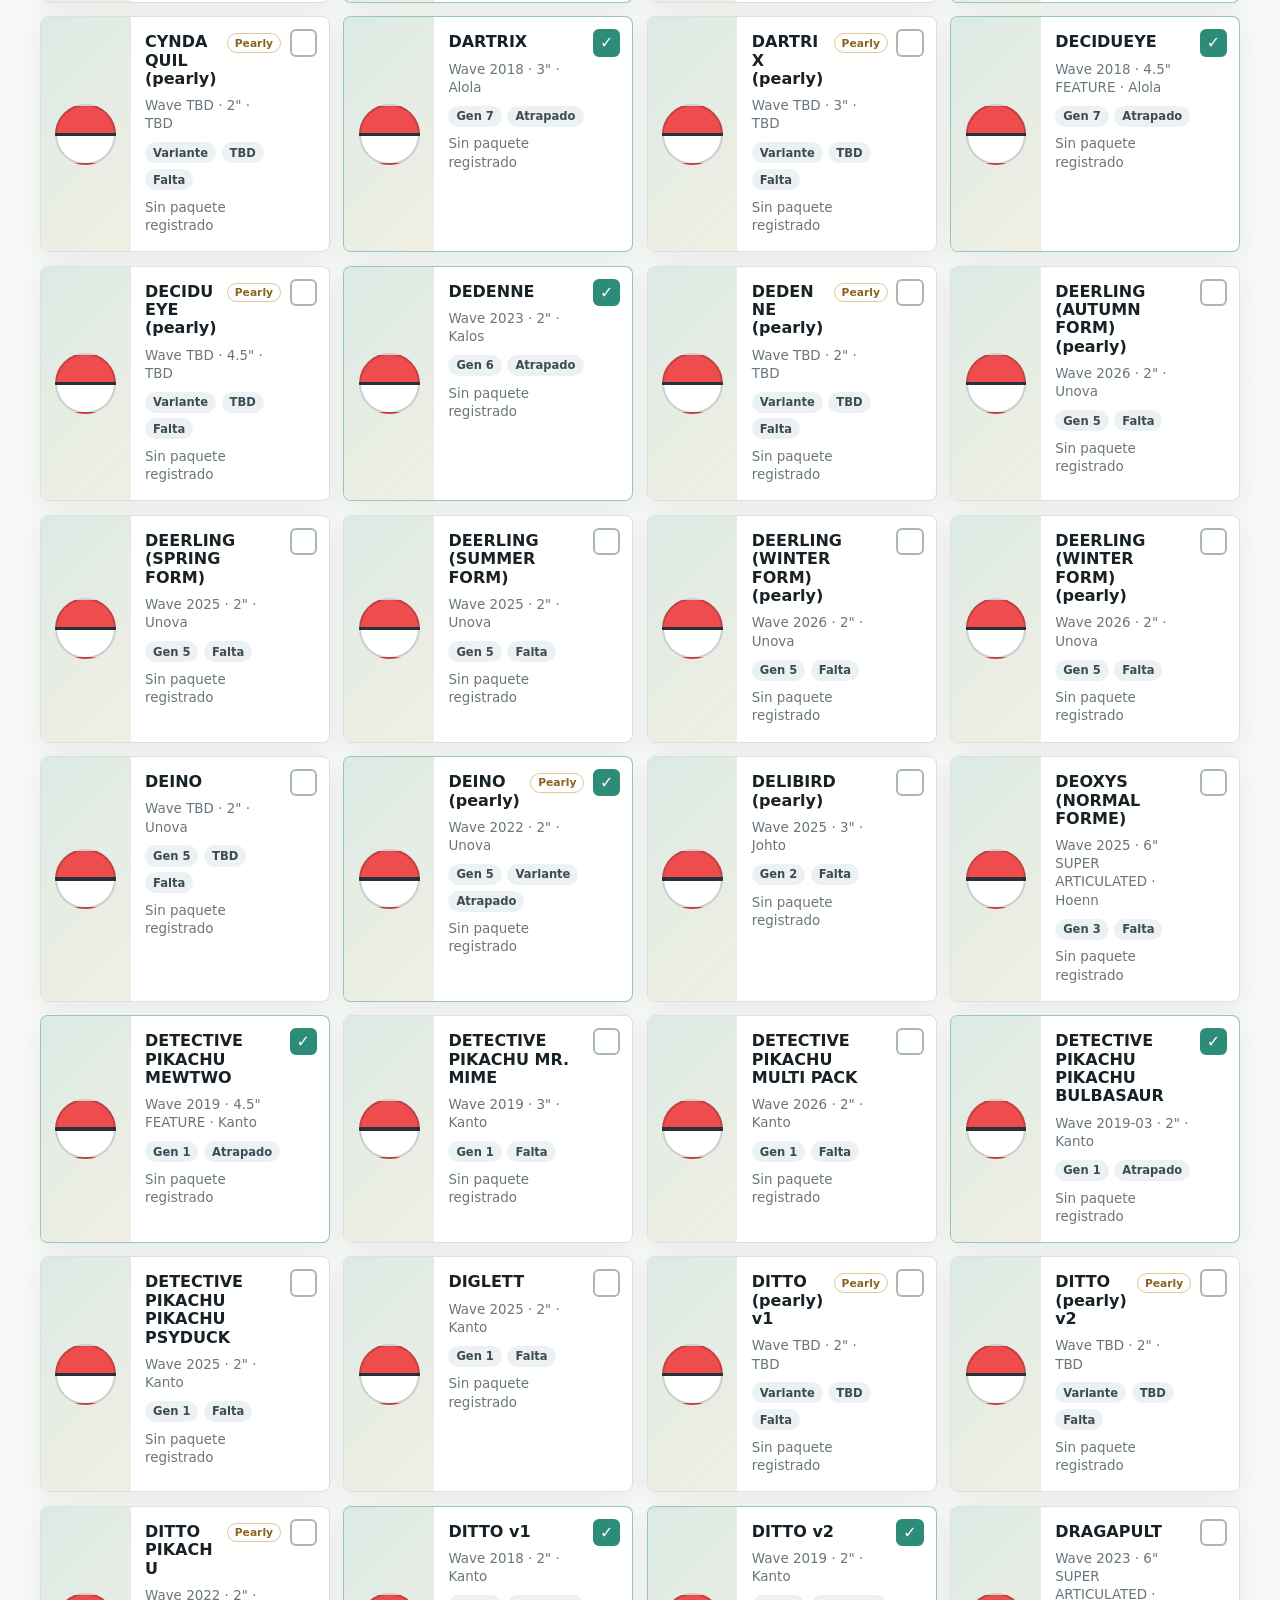
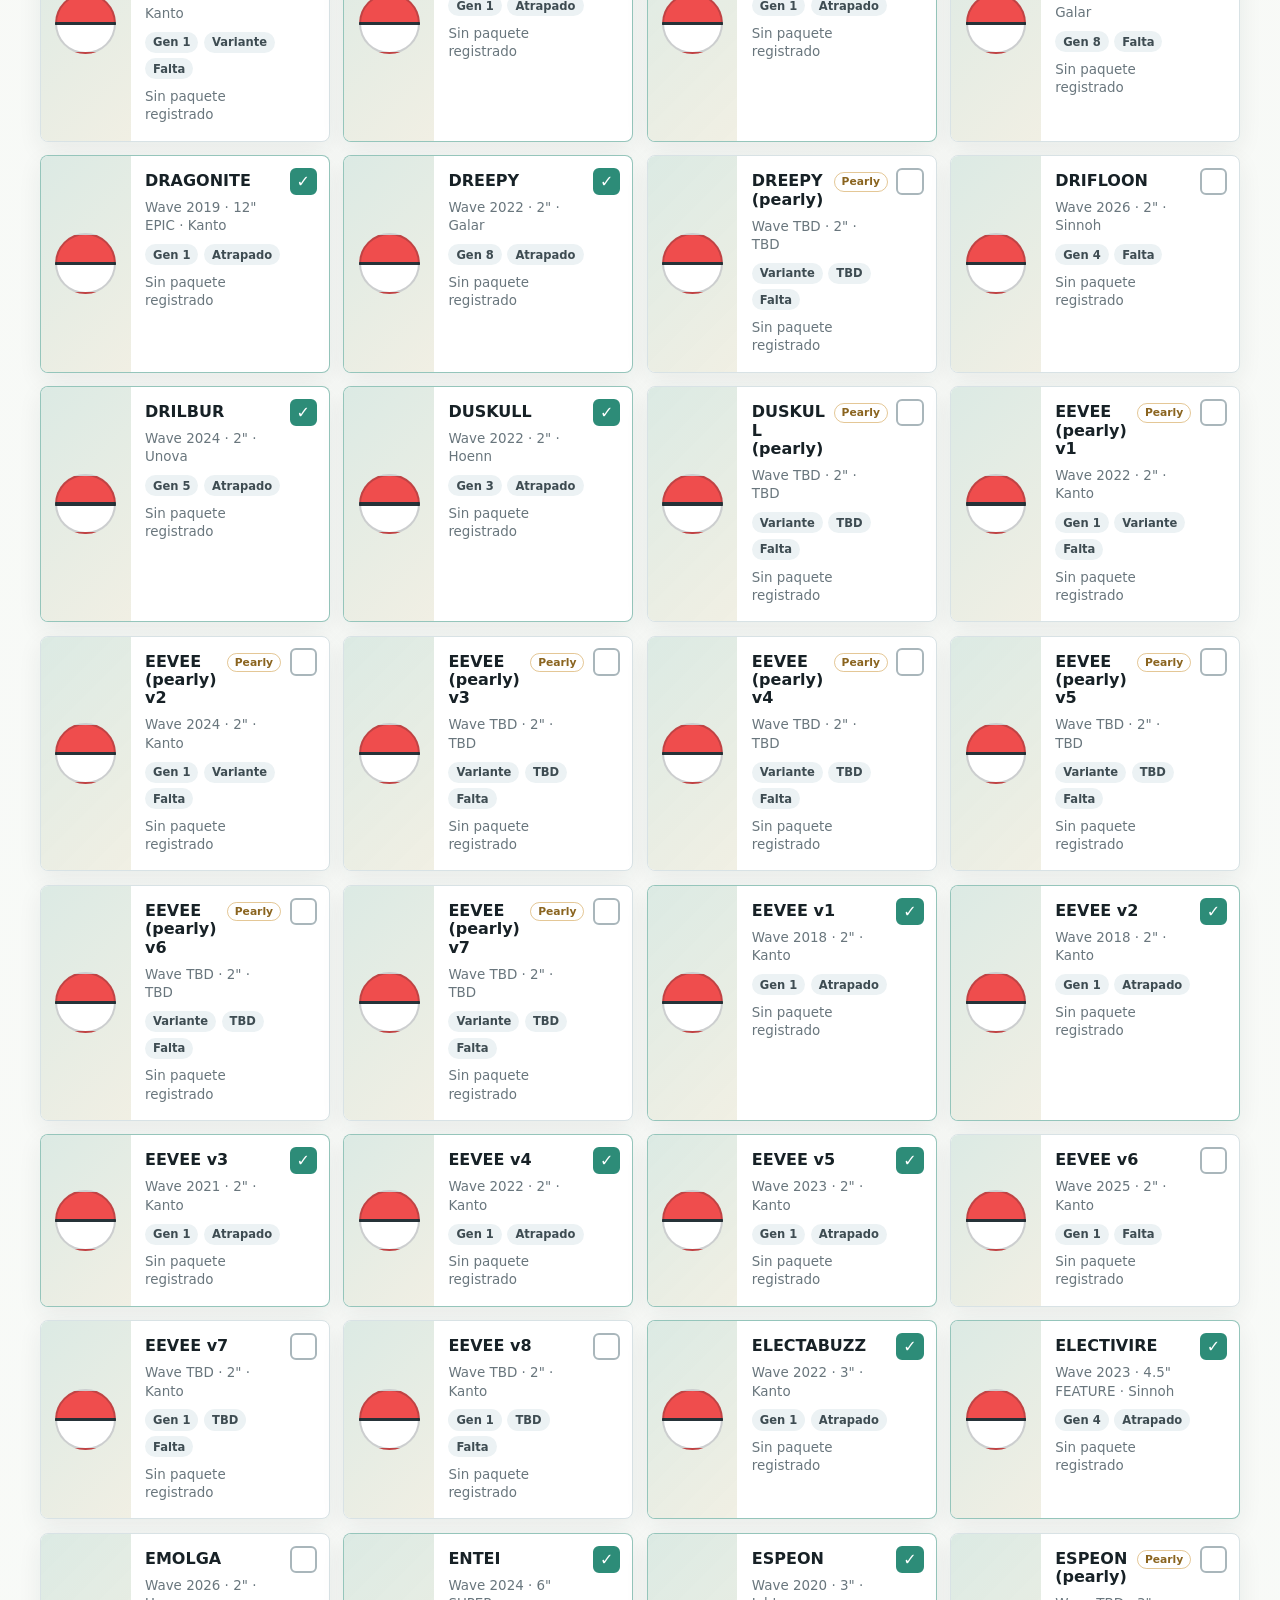
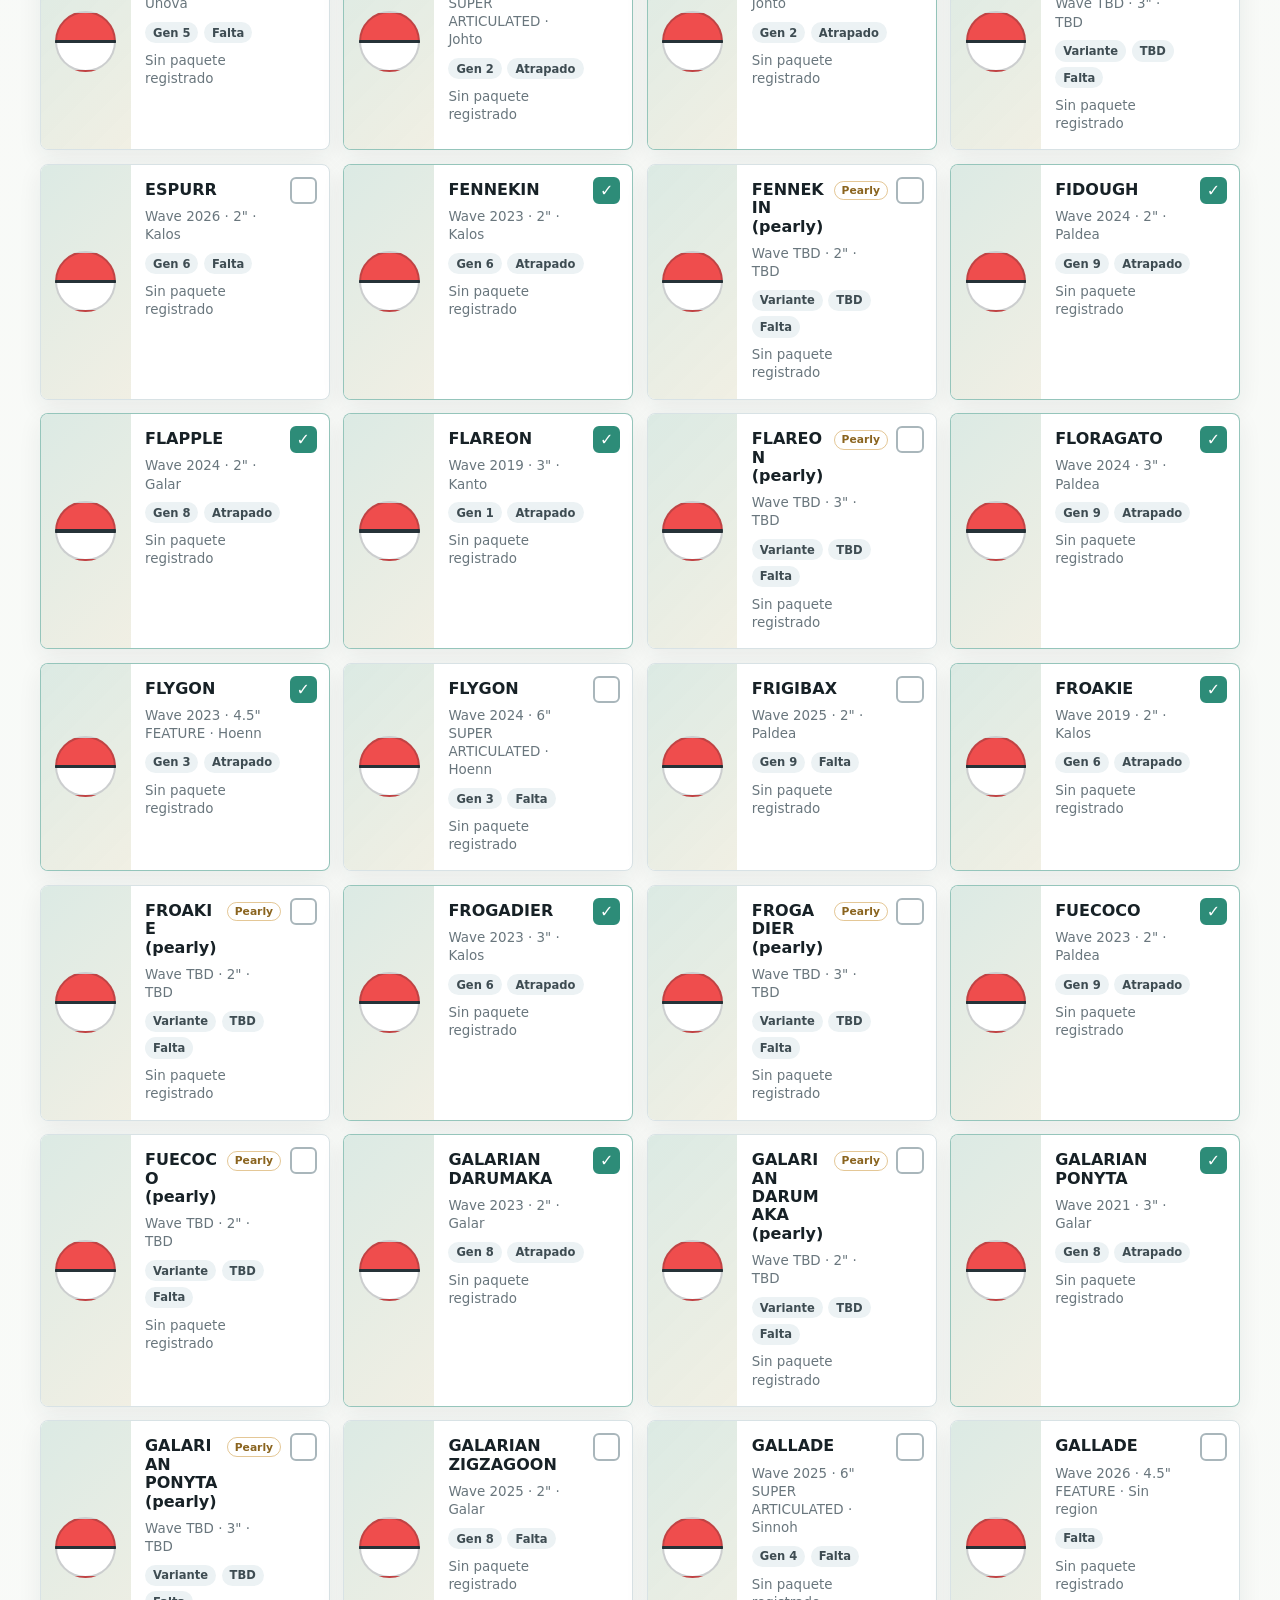
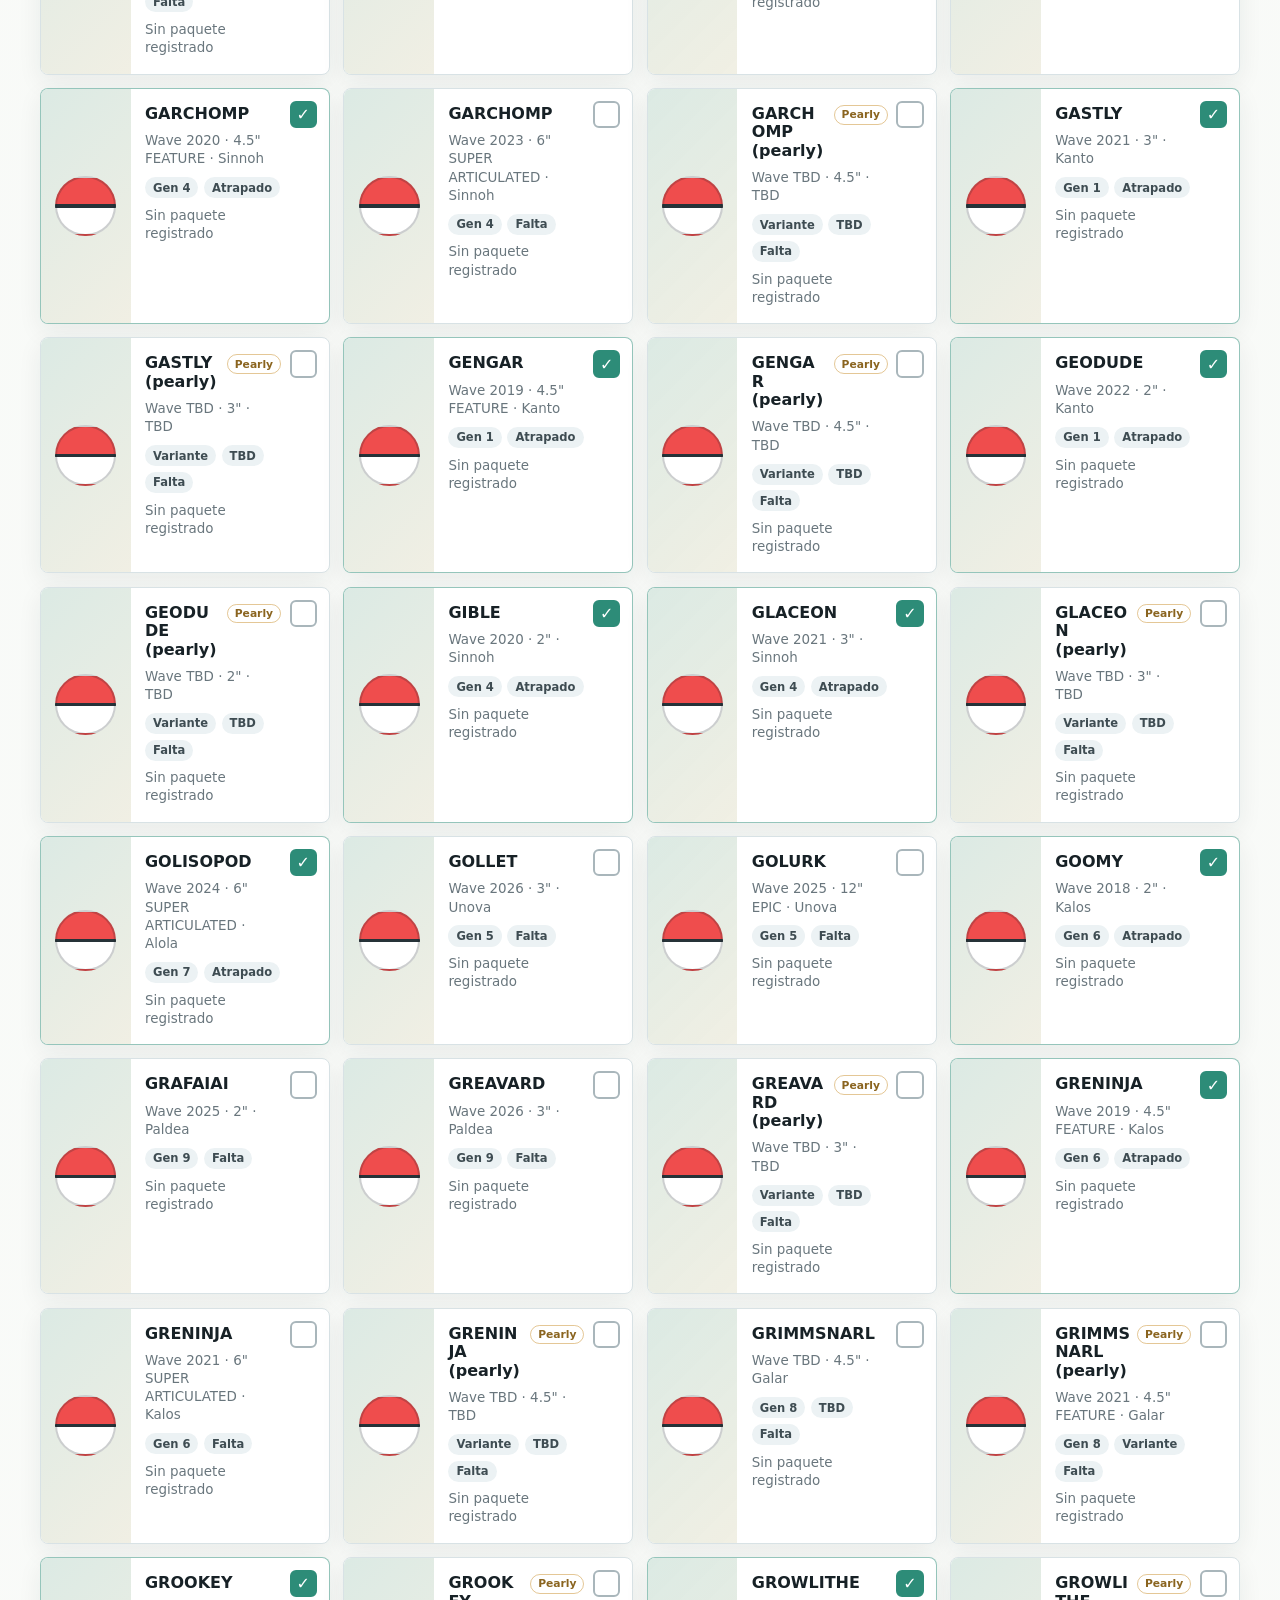
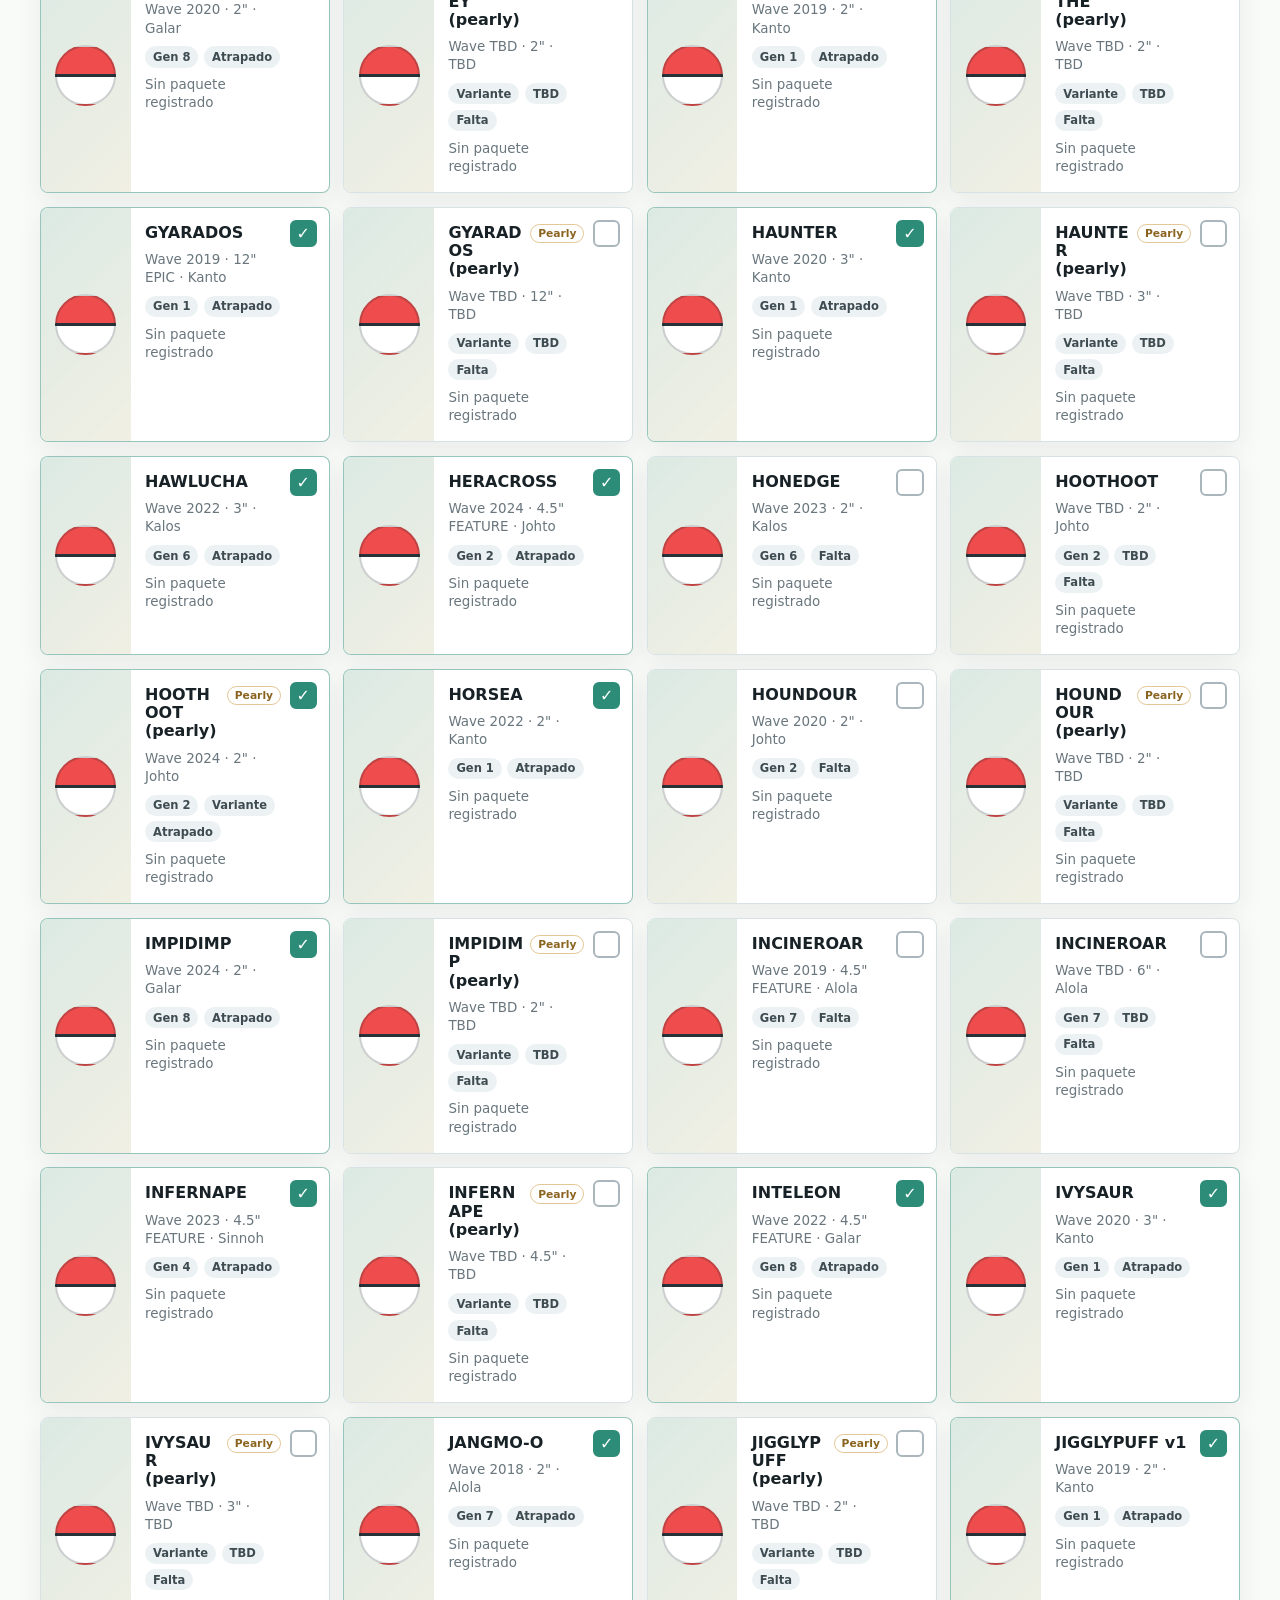
==== commit 24f10504: "Add files via upload" ====
--- a/index.html
+++ b/index.html
@@ -13,6 +13,9 @@
         <h1>Jazwares Pokemon Collection</h1>
       </div>
       <div class="actions">
+        <button id="cloudBtn" class="cloud-btn" title="Sincronizar en la nube" aria-label="Sincronizar en la nube">
+          Nube local
+        </button>
         <button id="exportBtn" class="icon-btn" title="Exportar progreso" aria-label="Exportar progreso">
           <span aria-hidden="true">⬇</span>
         </button>
@@ -43,6 +46,18 @@
         <div class="progress-wrap" aria-label="Progreso total">
           <div id="progressBar" class="progress-bar"></div>
         </div>
+      </section>
+
+      <section id="cloudPanel" class="cloud-panel" hidden>
+        <div>
+          <h2>Sincronizacion</h2>
+          <p id="cloudStatus">Guardando solo en este dispositivo.</p>
+        </div>
+        <form id="loginForm" class="cloud-form">
+          <input id="emailInput" type="email" placeholder="tu@email.com" autocomplete="email" />
+          <button type="submit">Entrar</button>
+        </form>
+        <button id="logoutBtn" class="text-btn" type="button" hidden>Cerrar sesion</button>
       </section>
 
       <section class="controls" aria-label="Filtros">
@@ -113,6 +128,8 @@
       </article>
     </template>
 
+    <script src="https://cdn.jsdelivr.net/npm/@supabase/supabase-js@2"></script>
+    <script src="config.js"></script>
     <script src="data.js"></script>
     <script src="app.js"></script>
   </body>
--- a/styles.css
+++ b/styles.css
@@ -69,8 +69,36 @@
 }
 
 .actions {
+  align-items: center;
   display: flex;
   gap: 0.5rem;
+}
+
+.cloud-btn,
+.text-btn,
+.cloud-form button {
+  height: 2.5rem;
+  border: 1px solid var(--line);
+  border-radius: 8px;
+  background: var(--surface);
+  color: var(--ink);
+  cursor: pointer;
+  font-weight: 800;
+  padding: 0 0.8rem;
+}
+
+.cloud-btn.is-online {
+  border-color: rgba(45, 140, 120, 0.45);
+  color: var(--mint);
+}
+
+.cloud-btn.is-error {
+  border-color: rgba(216, 74, 74, 0.55);
+  color: var(--red);
+}
+
+.text-btn {
+  color: var(--muted);
 }
 
 .icon-btn {
@@ -149,6 +177,43 @@
   border-radius: inherit;
   background: linear-gradient(90deg, var(--mint), var(--leaf), var(--gold));
   transition: width 180ms ease;
+}
+
+.cloud-panel {
+  display: grid;
+  grid-template-columns: minmax(0, 1fr) minmax(18rem, 24rem) auto;
+  align-items: center;
+  gap: 0.75rem;
+  margin-top: 1rem;
+  padding: 1rem;
+  border: 1px solid var(--line);
+  border-radius: 8px;
+  background: var(--surface);
+  box-shadow: 0 8px 24px rgba(24, 39, 45, 0.07);
+}
+
+.cloud-panel h2 {
+  font-size: 1rem;
+}
+
+.cloud-panel p {
+  margin-top: 0.2rem;
+  color: var(--muted);
+  font-size: 0.88rem;
+}
+
+.cloud-form {
+  display: grid;
+  grid-template-columns: minmax(0, 1fr) auto;
+  gap: 0.5rem;
+}
+
+.cloud-form input {
+  min-width: 0;
+  height: 2.5rem;
+  border: 1px solid var(--line);
+  border-radius: 8px;
+  padding: 0 0.8rem;
 }
 
 .controls {
@@ -388,7 +453,9 @@
   }
 
   .overview,
-  .controls {
+  .controls,
+  .cloud-panel,
+  .cloud-form {
     grid-template-columns: 1fr;
   }
 
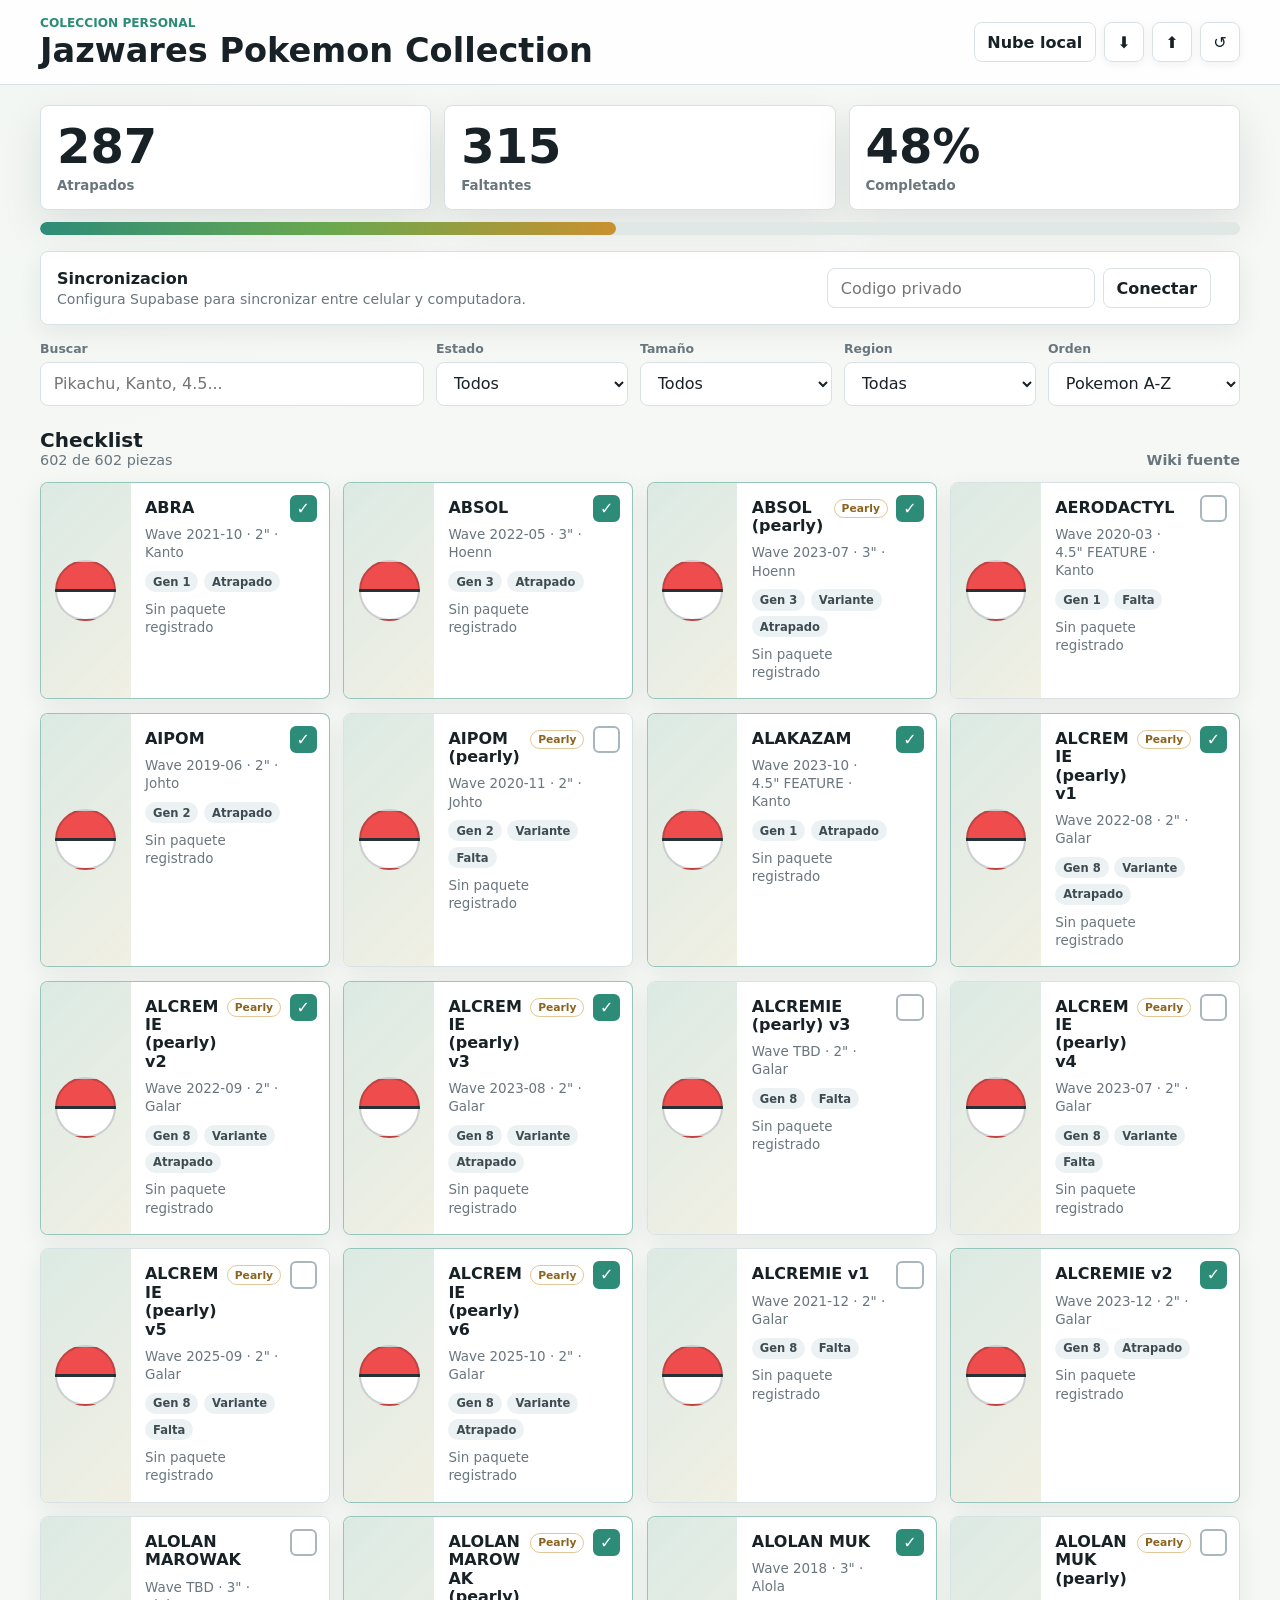
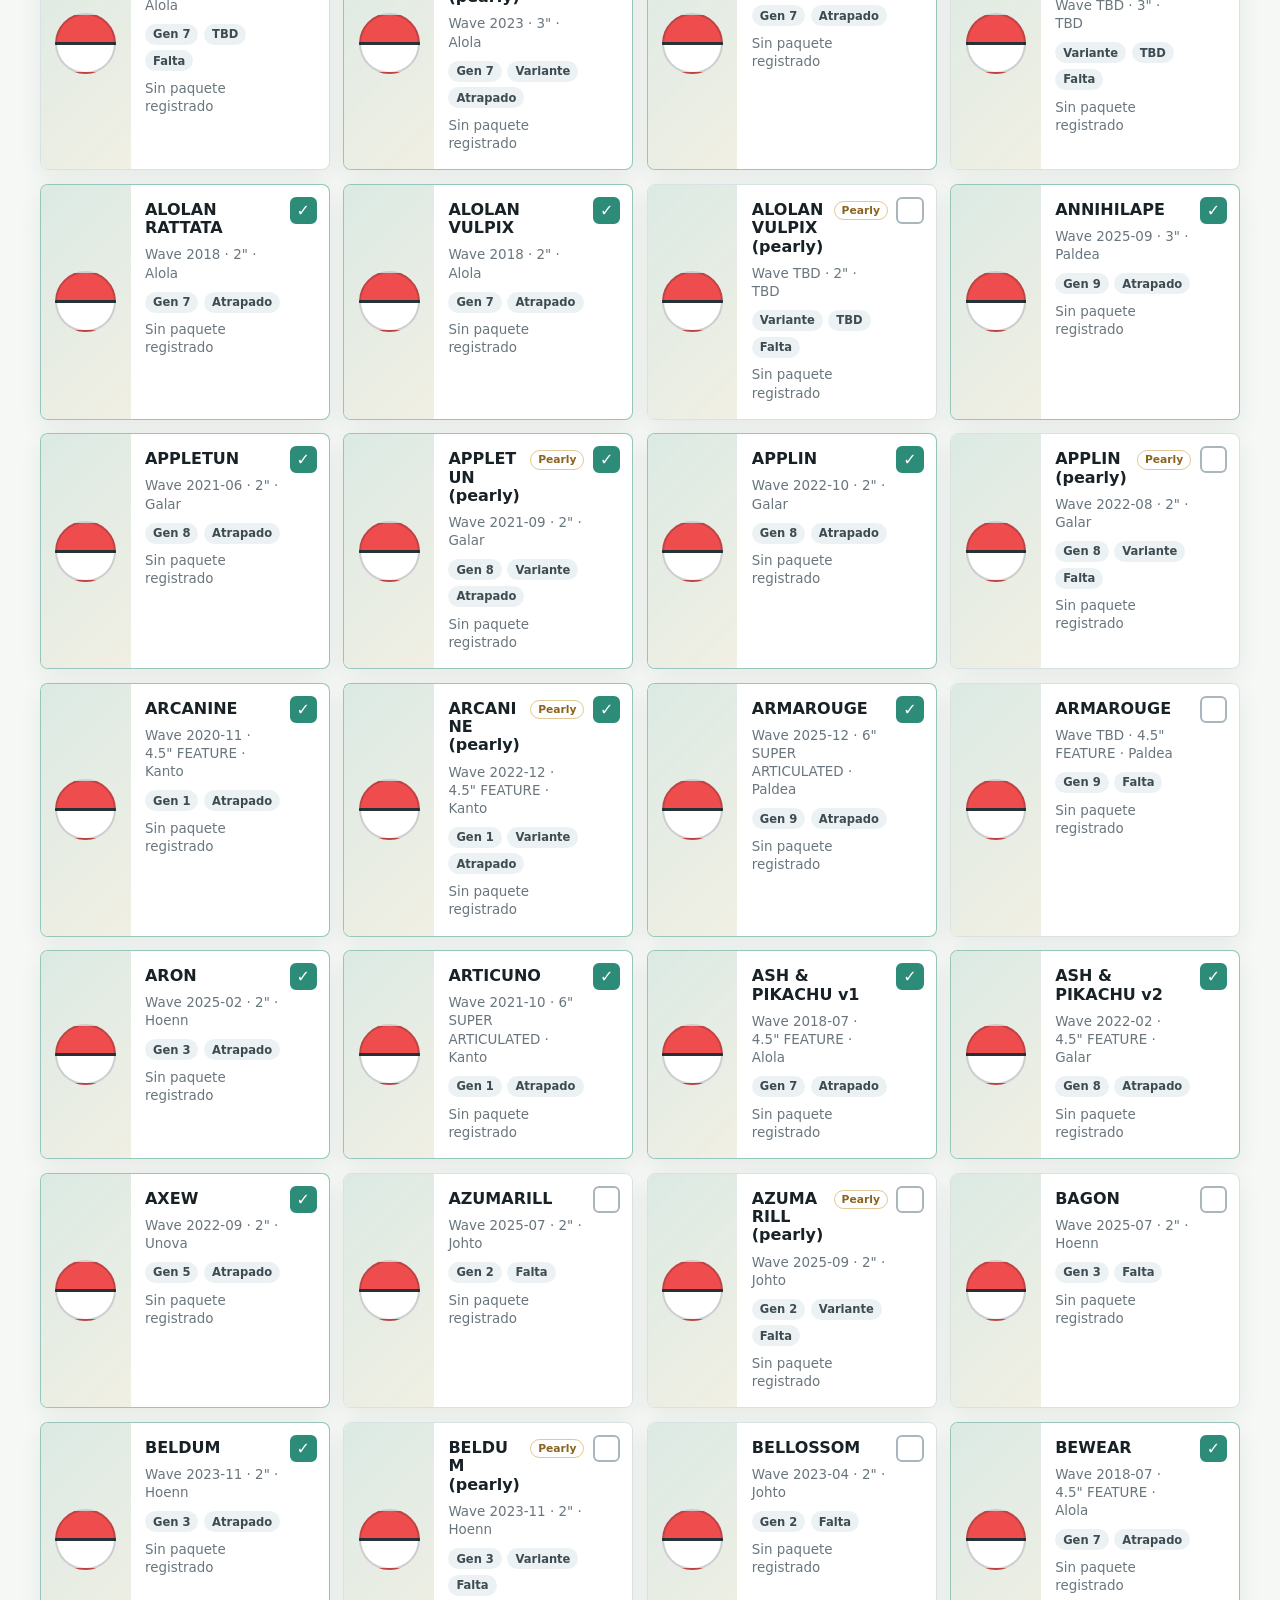
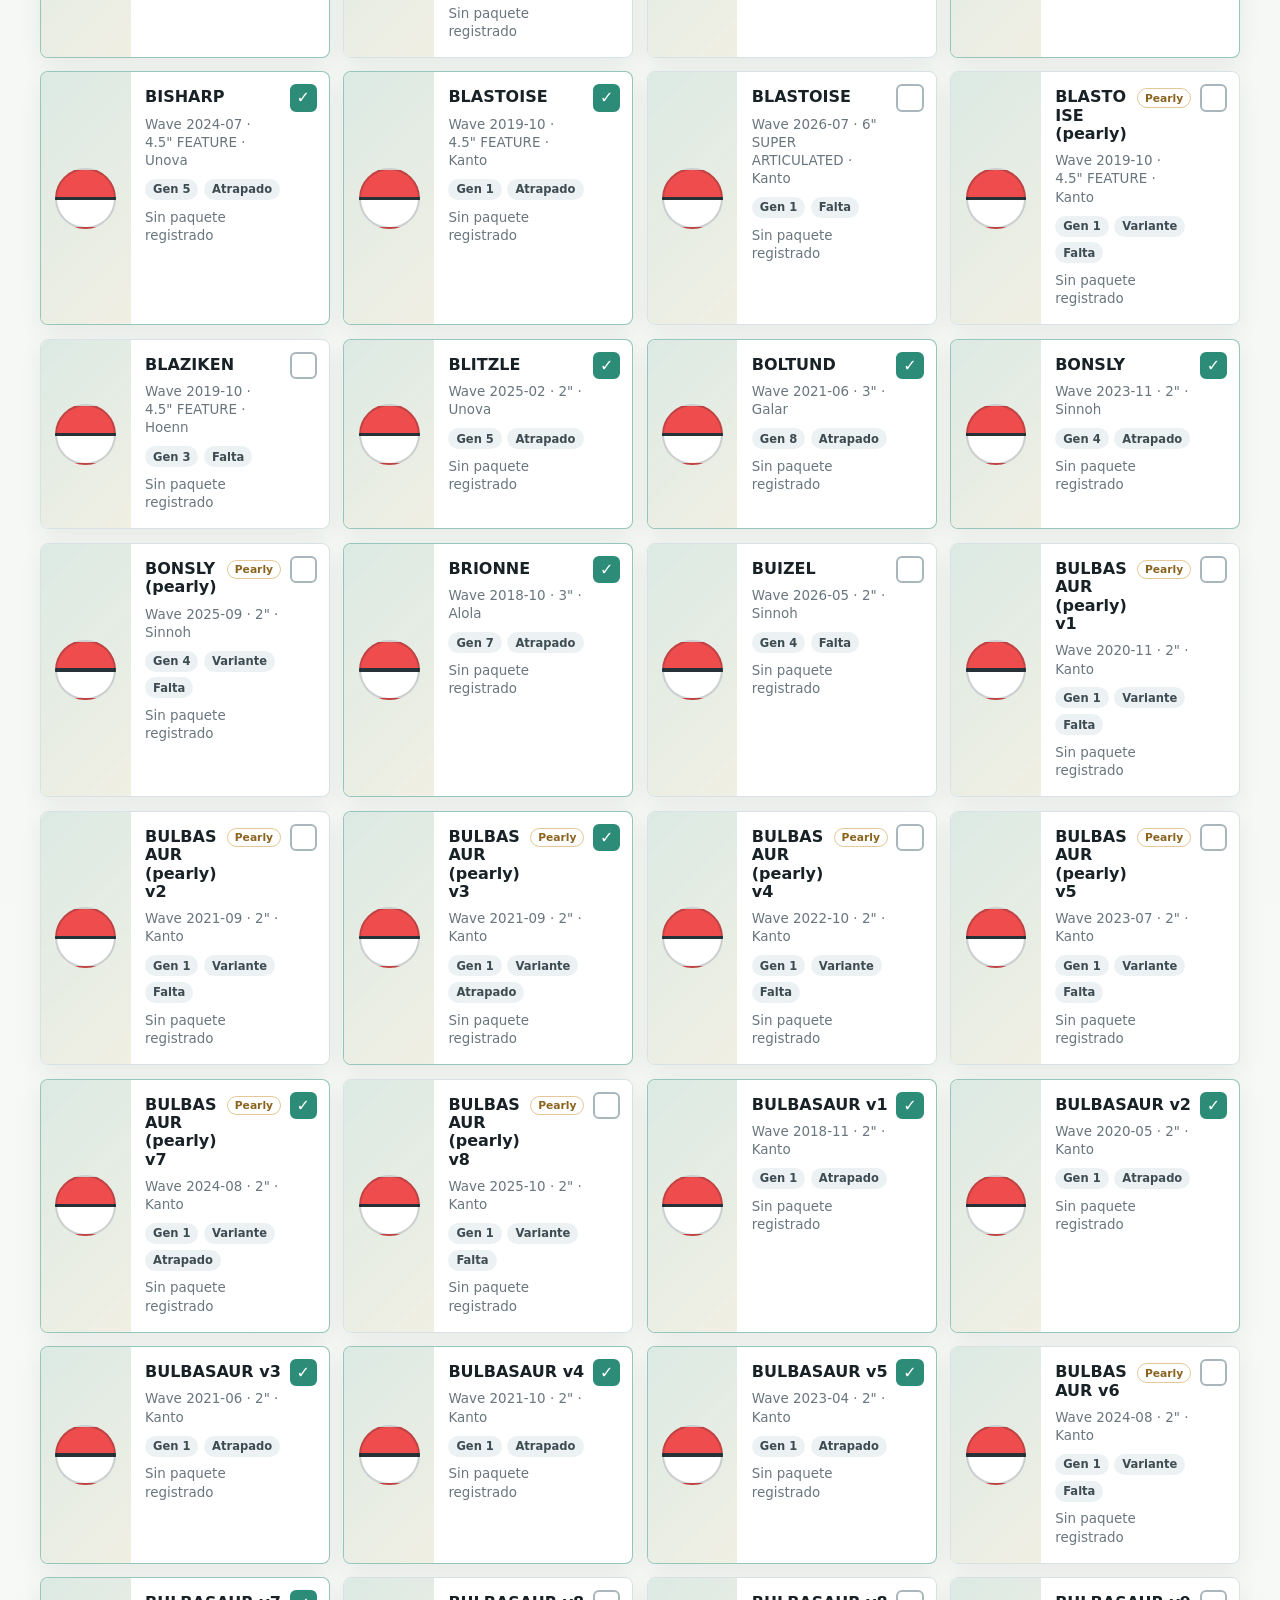
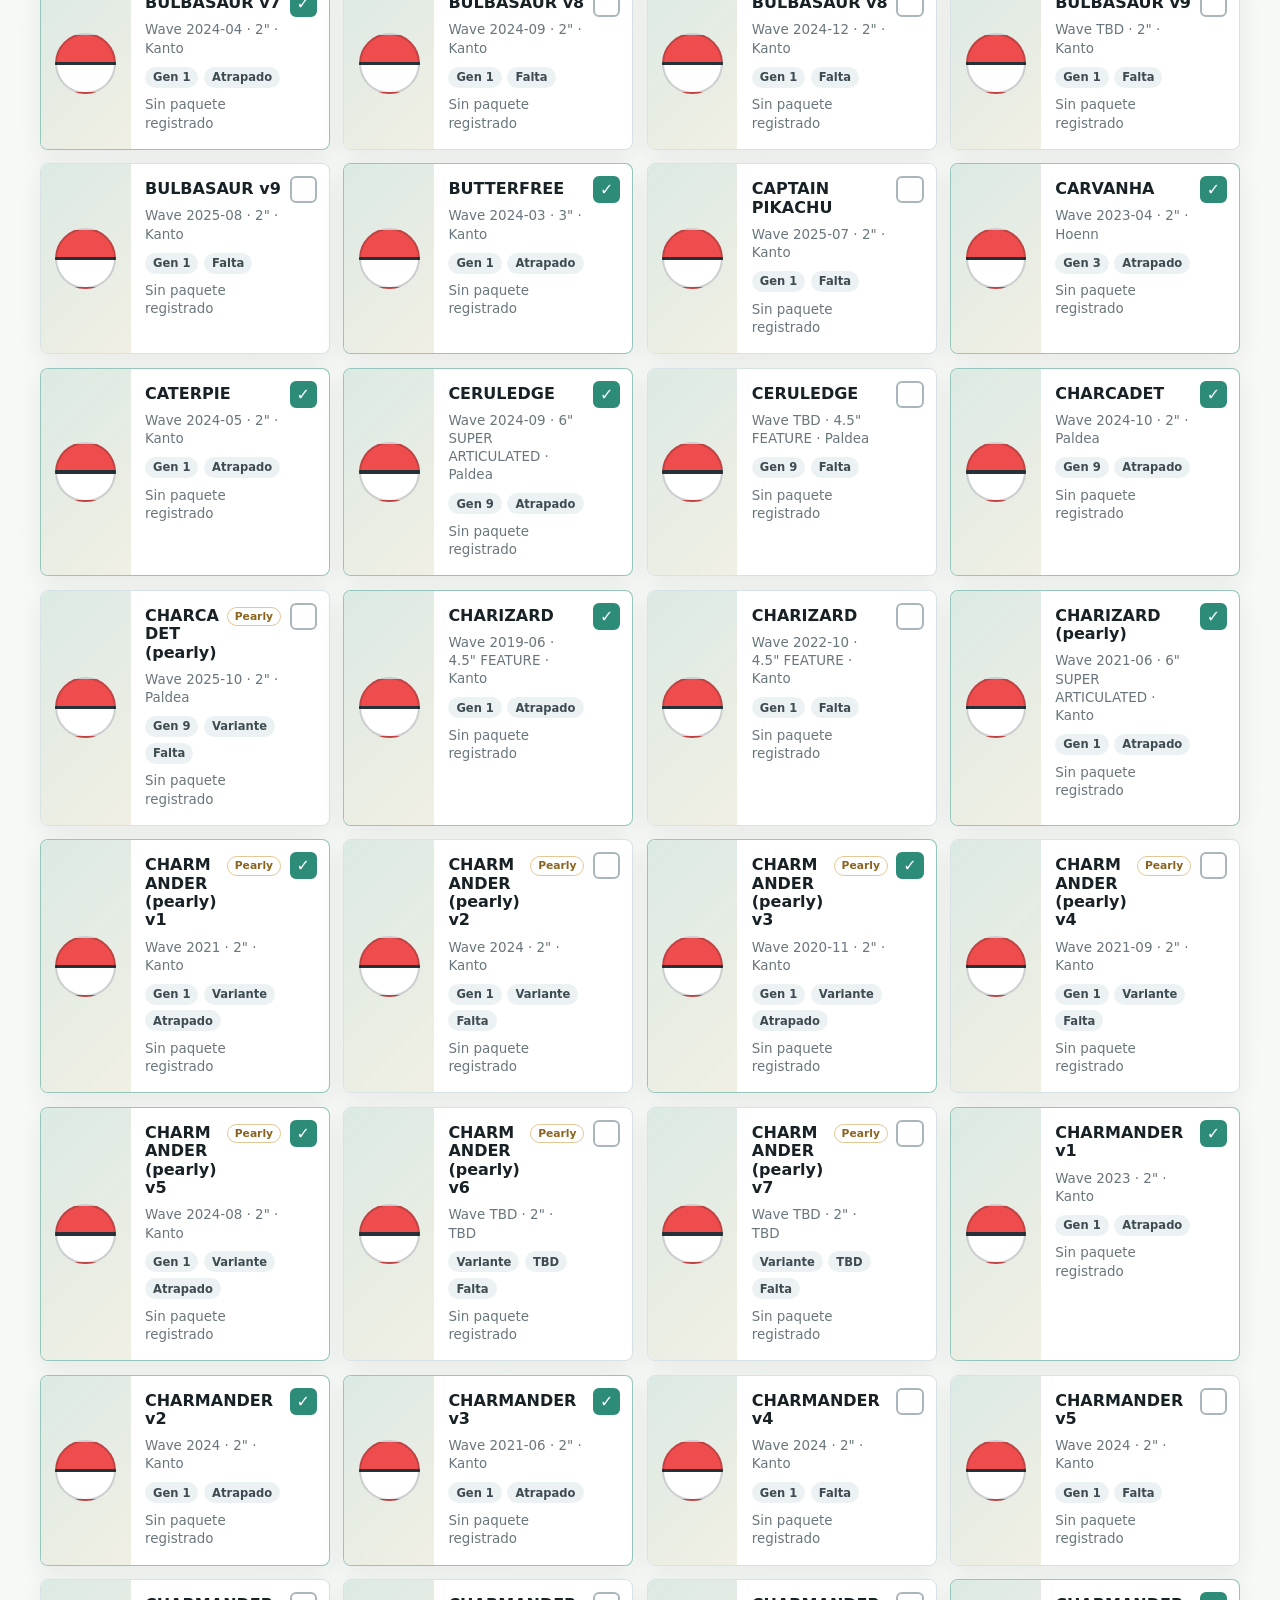
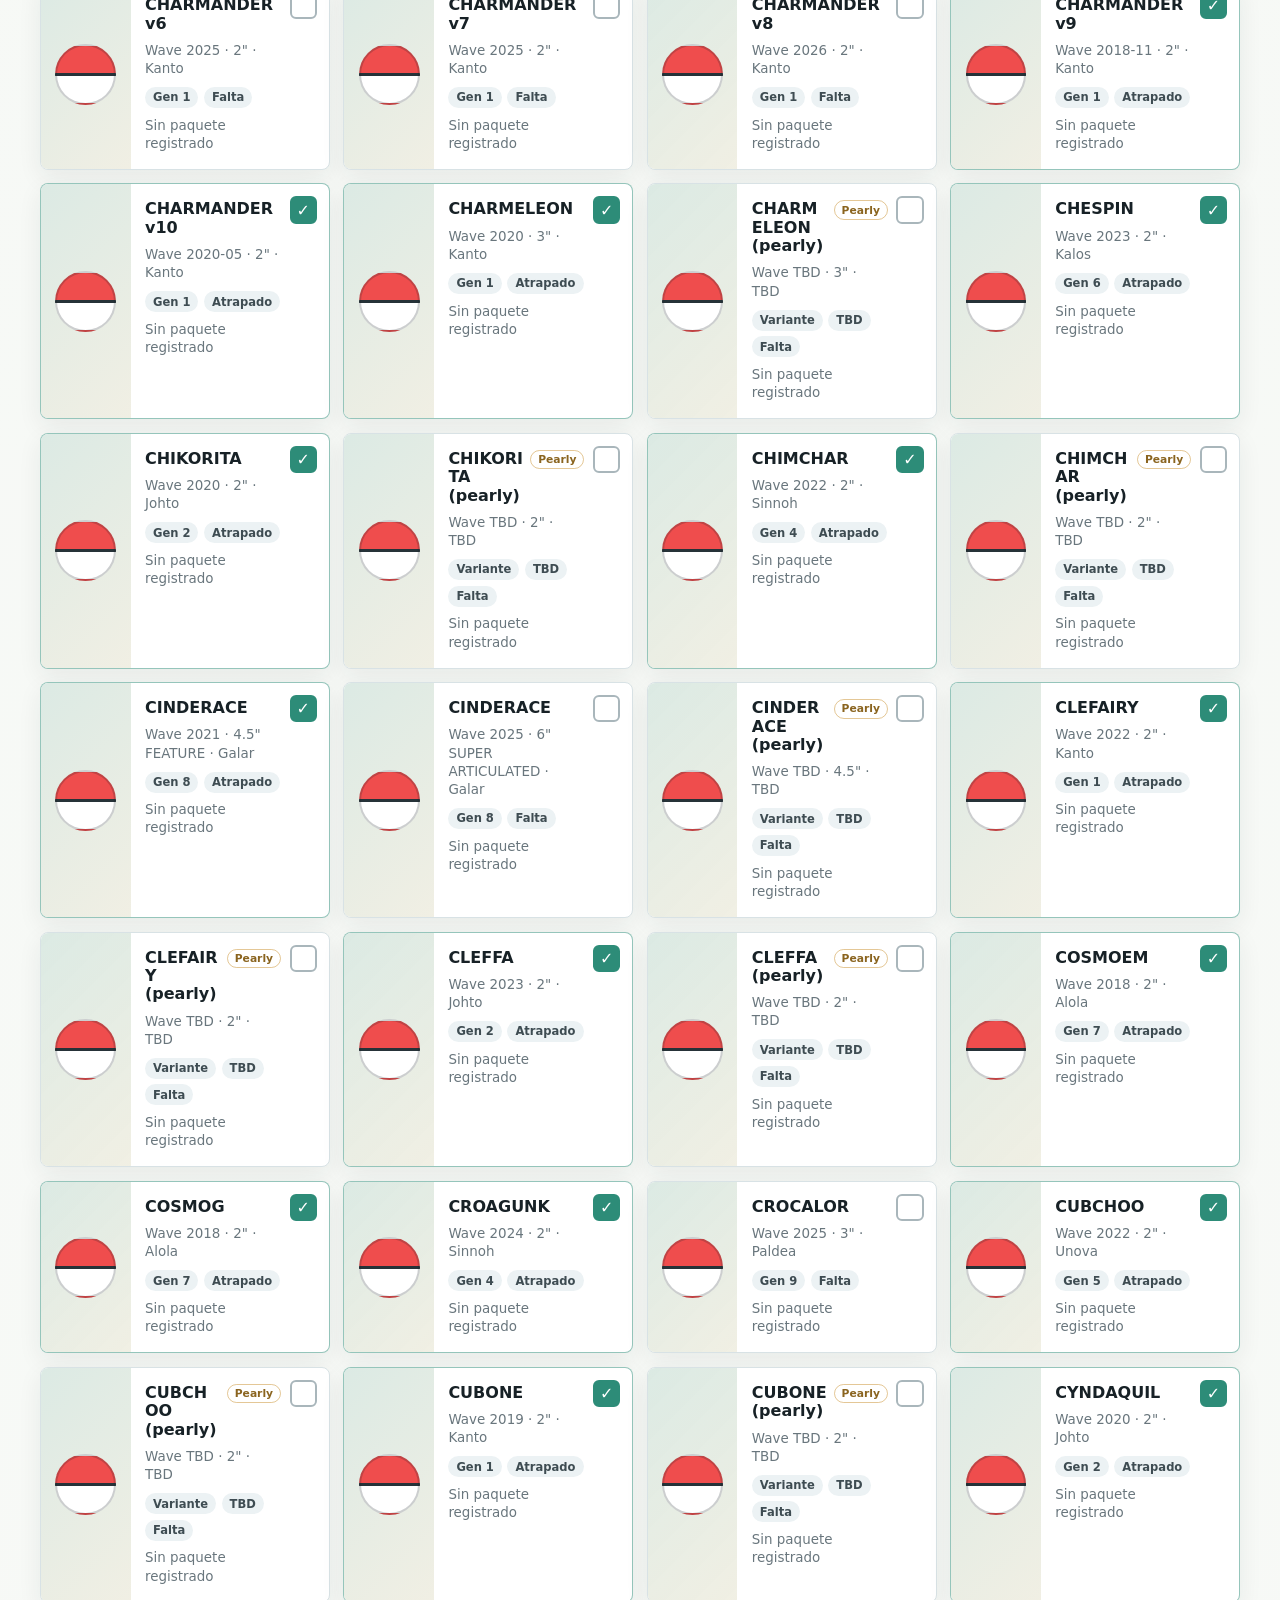
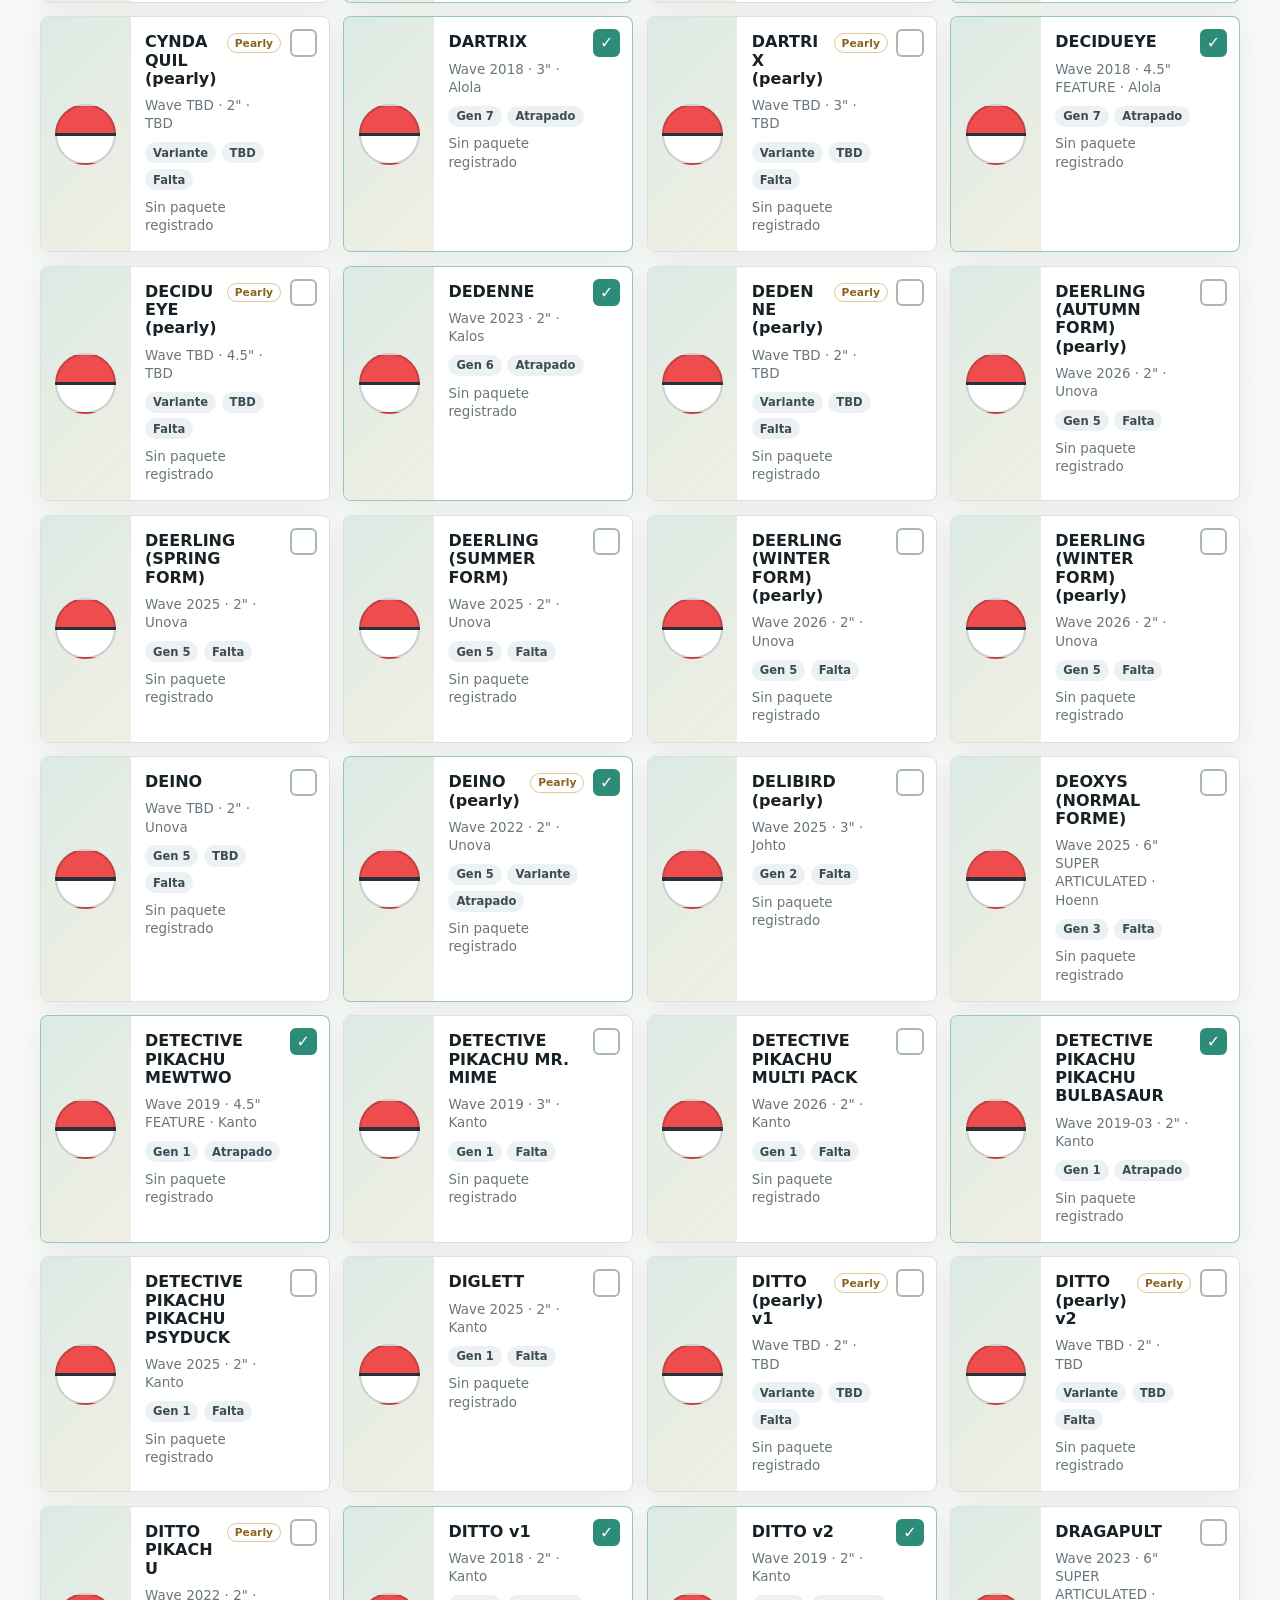
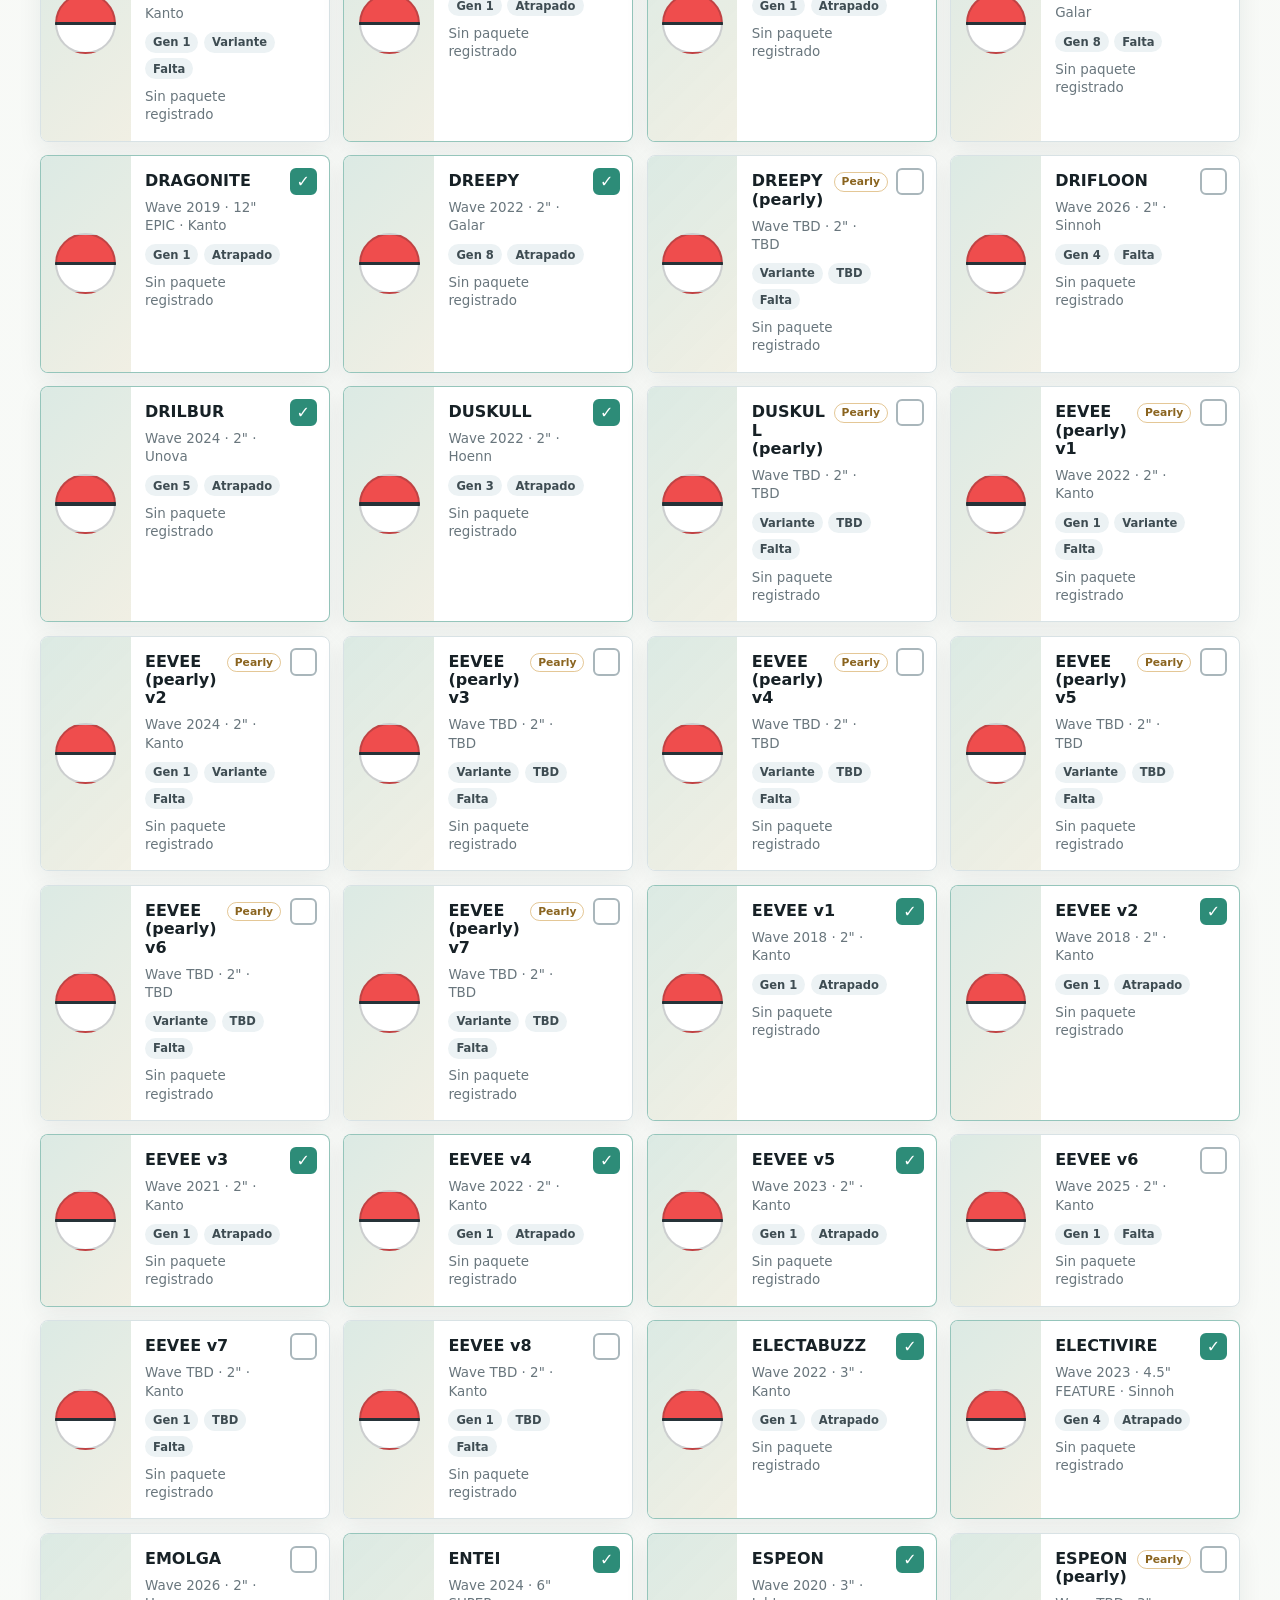
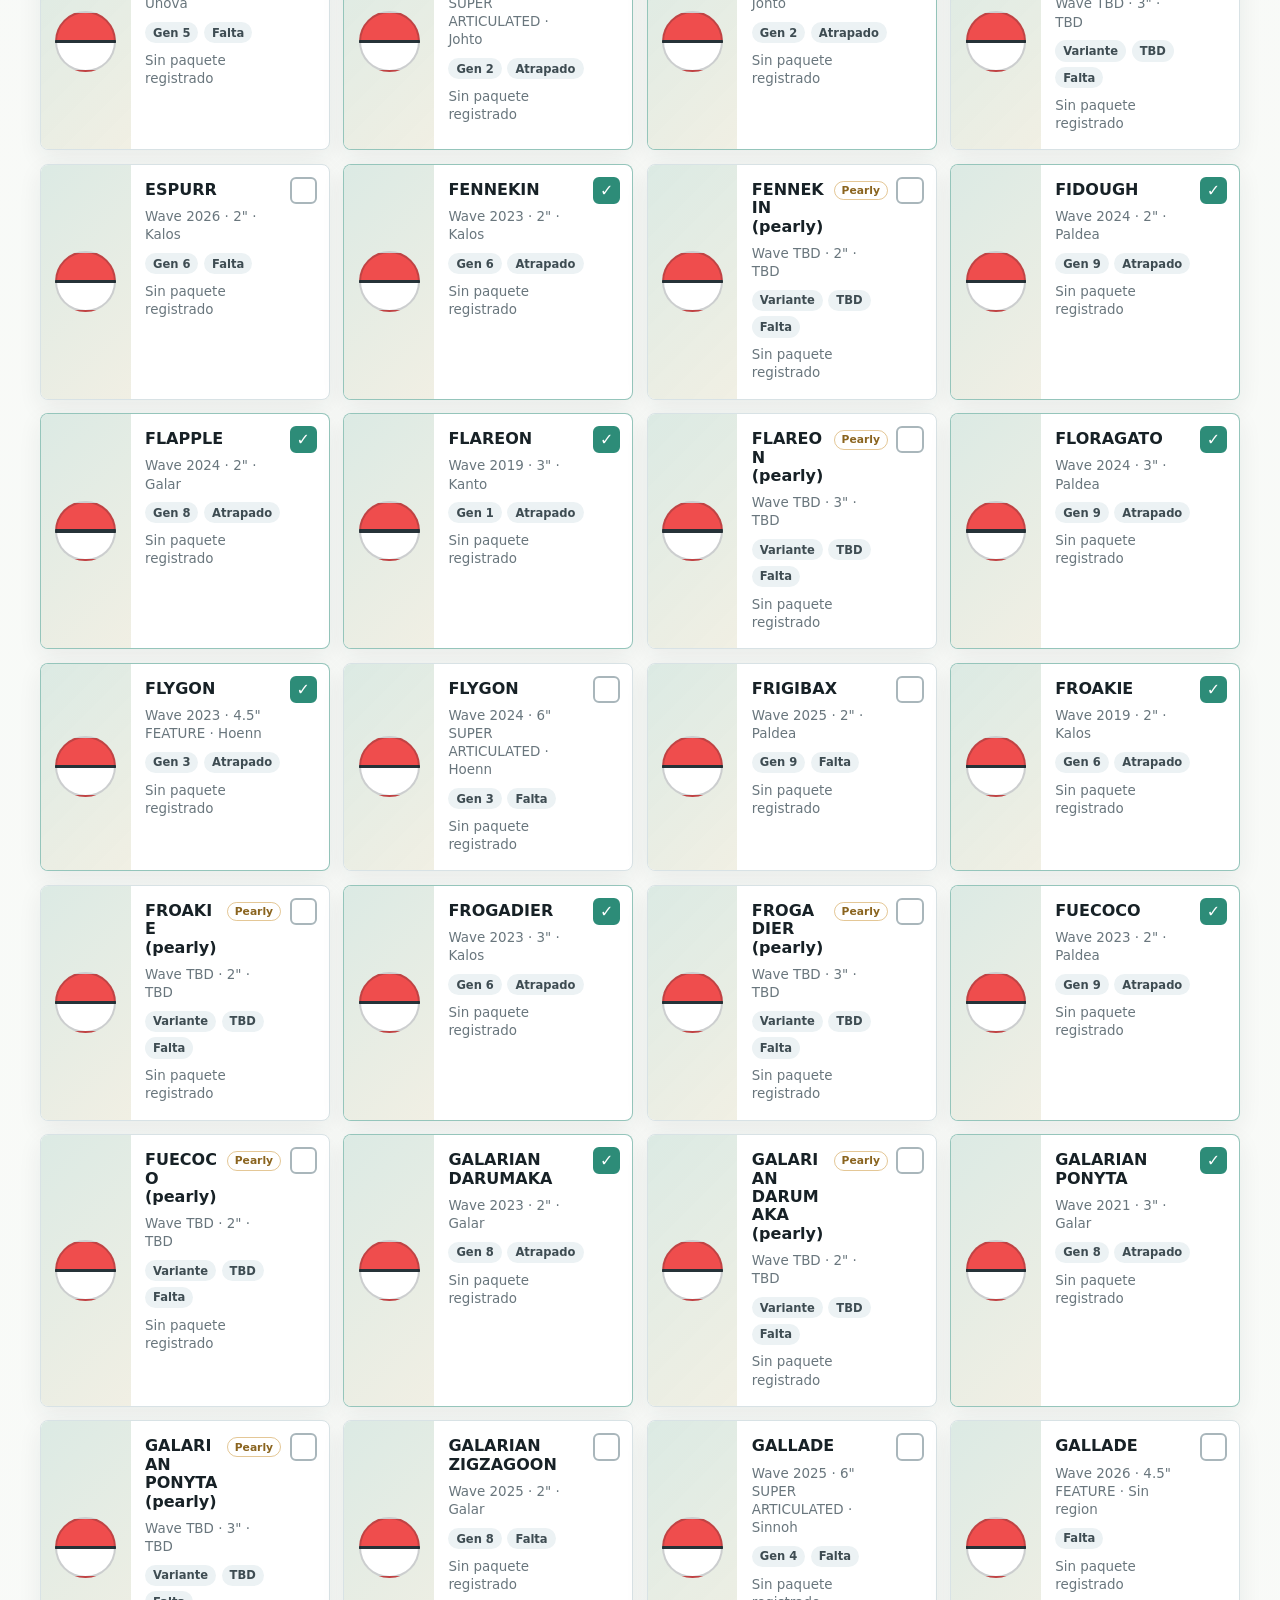
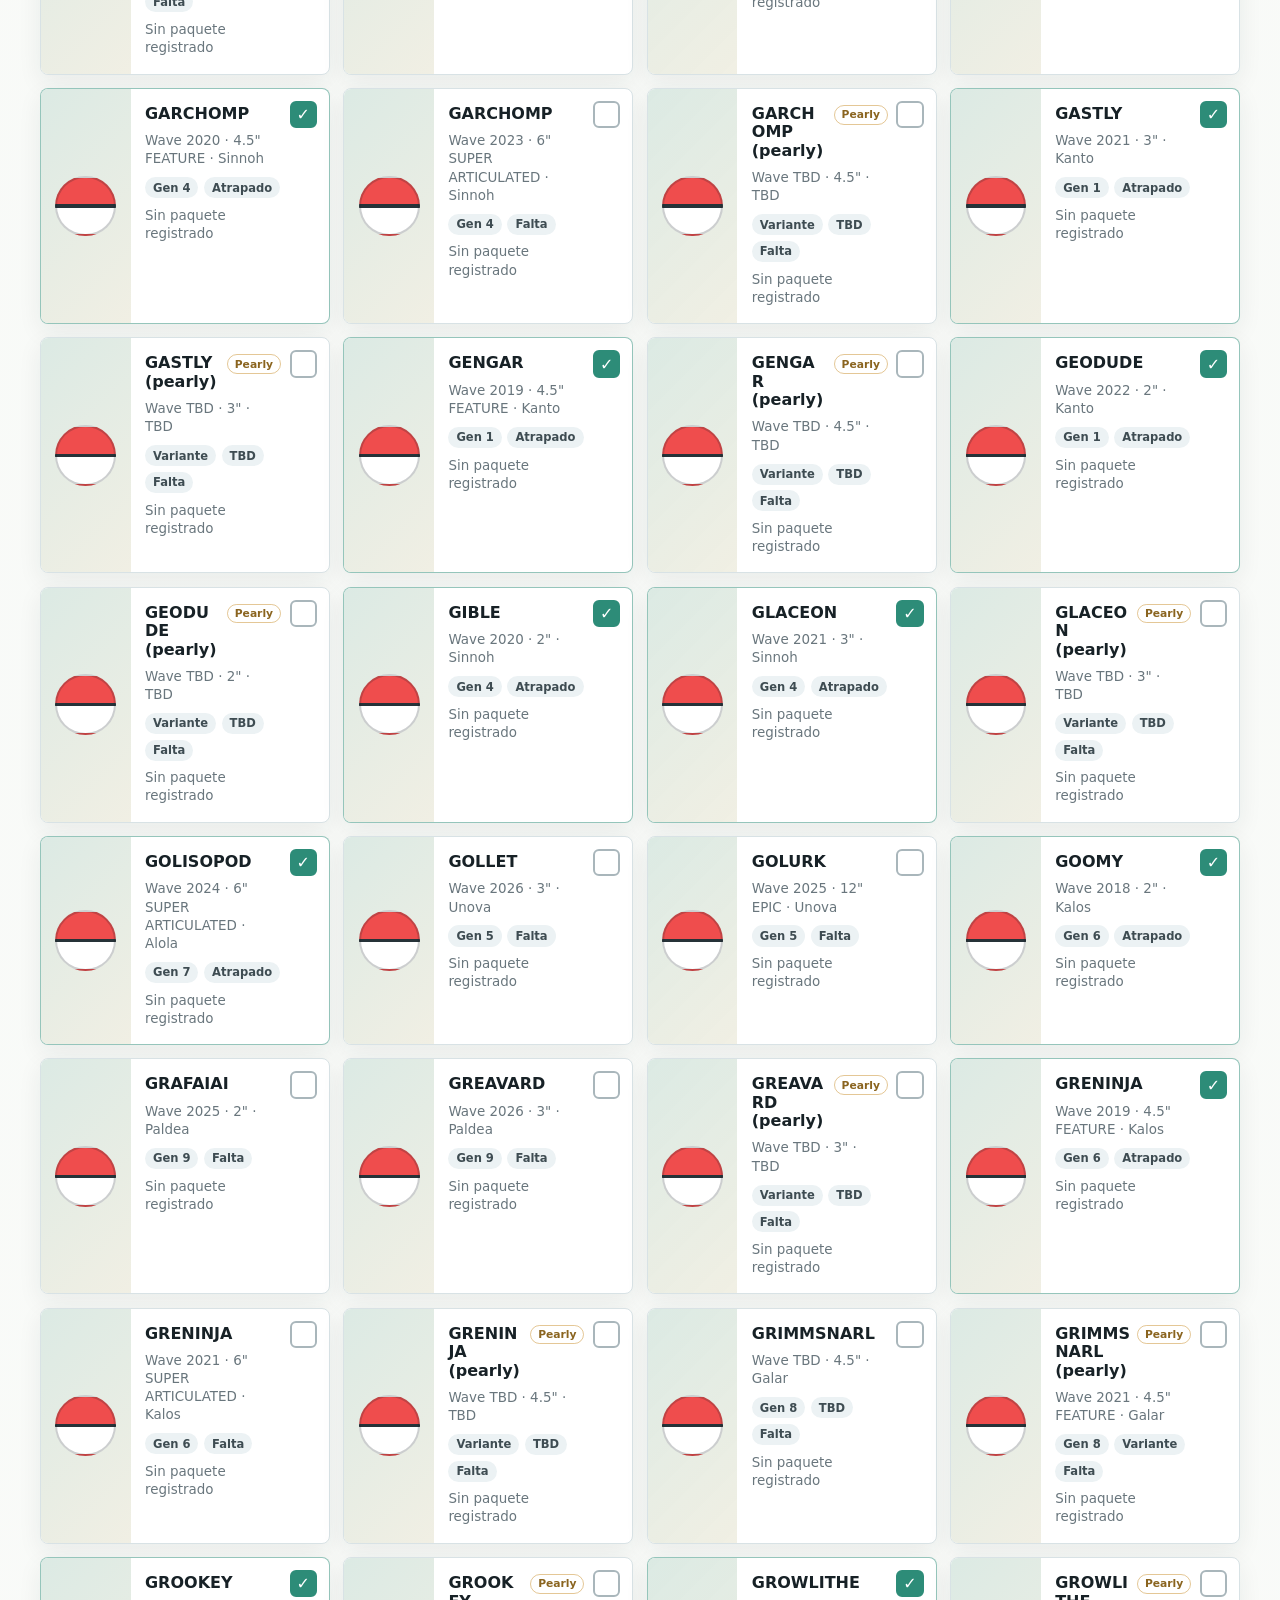
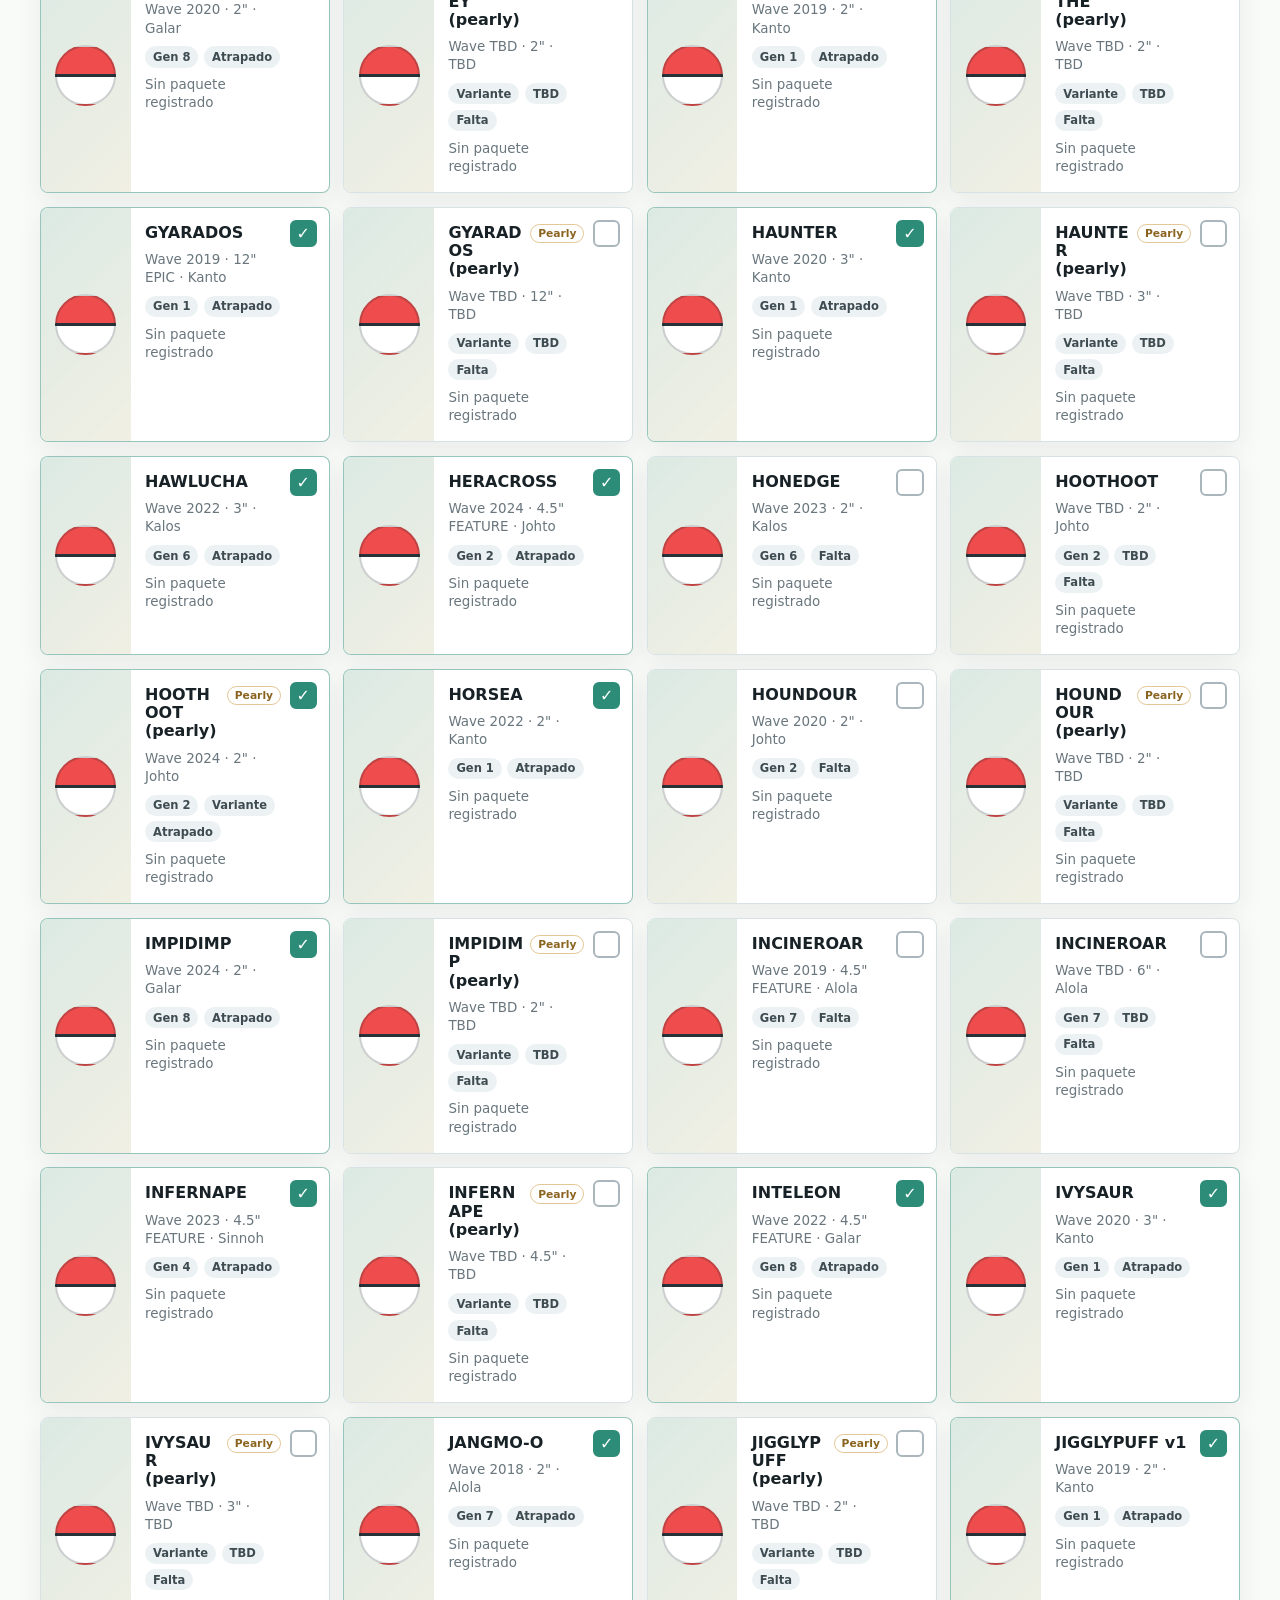
==== commit b46a219b: "Add files via upload" ====
--- a/index.html
+++ b/index.html
@@ -51,13 +51,13 @@
       <section id="cloudPanel" class="cloud-panel" hidden>
         <div>
           <h2>Sincronizacion</h2>
-          <p id="cloudStatus">Guardando solo en este dispositivo.</p>
+          <p id="cloudStatus">Escribe tu codigo privado para sincronizar.</p>
         </div>
-        <form id="loginForm" class="cloud-form">
-          <input id="emailInput" type="email" placeholder="tu@email.com" autocomplete="email" />
-          <button type="submit">Entrar</button>
+        <form id="codeForm" class="cloud-form">
+          <input id="codeInput" type="password" placeholder="Codigo privado" autocomplete="current-password" />
+          <button type="submit">Conectar</button>
         </form>
-        <button id="logoutBtn" class="text-btn" type="button" hidden>Cerrar sesion</button>
+        <button id="disconnectBtn" class="text-btn" type="button" hidden>Desconectar</button>
       </section>
 
       <section class="controls" aria-label="Filtros">
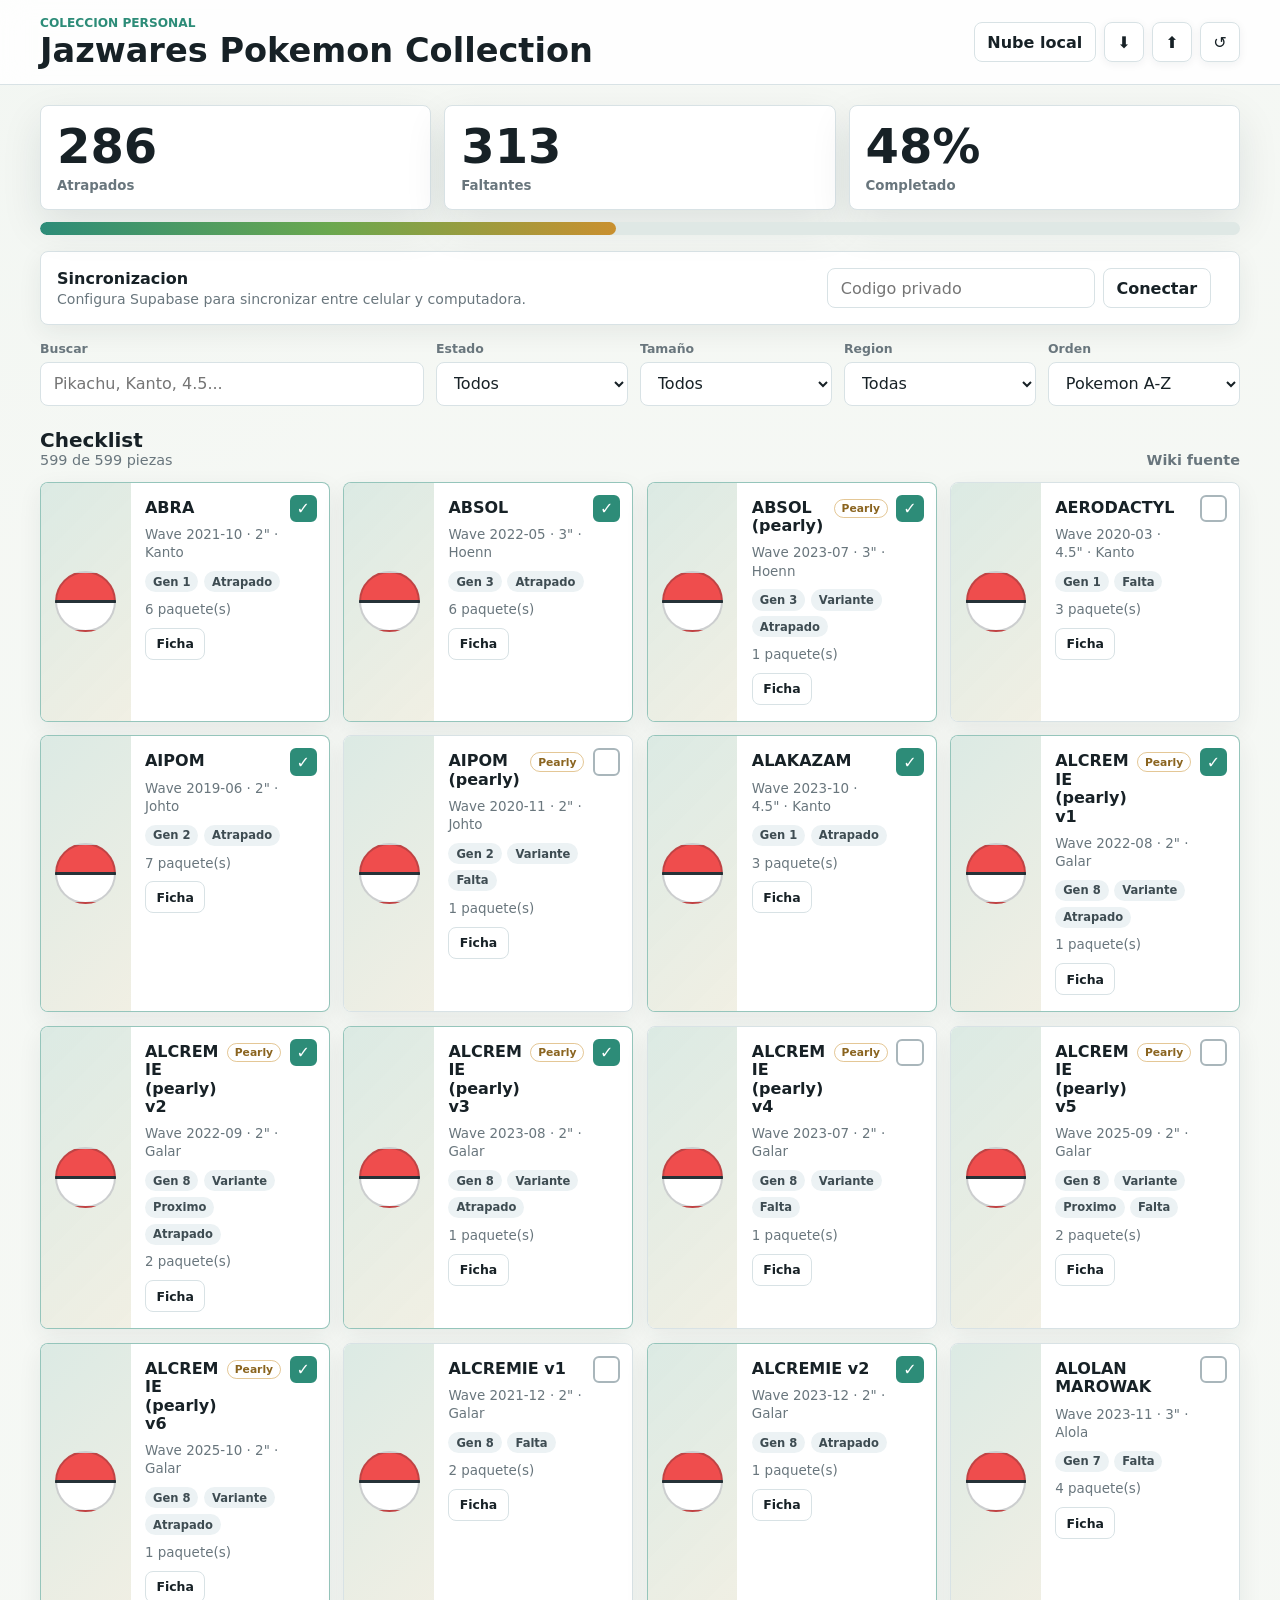
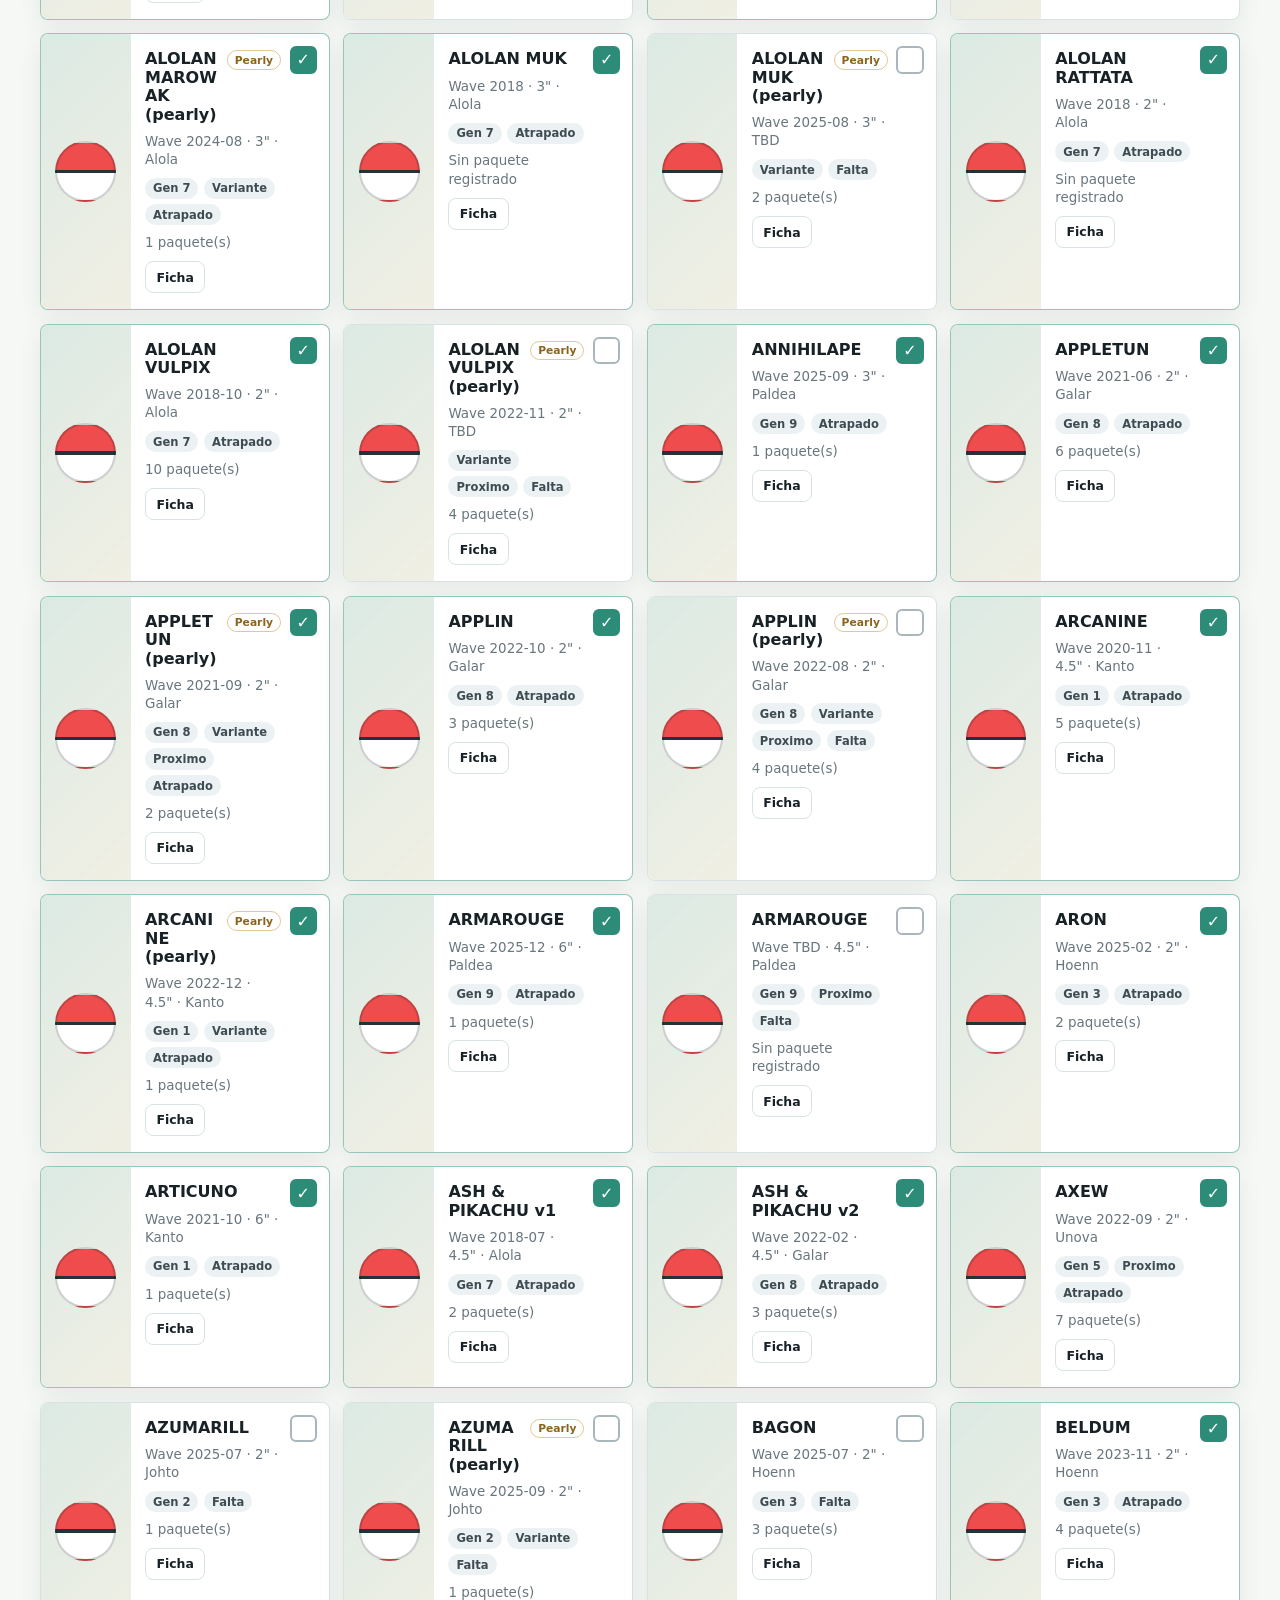
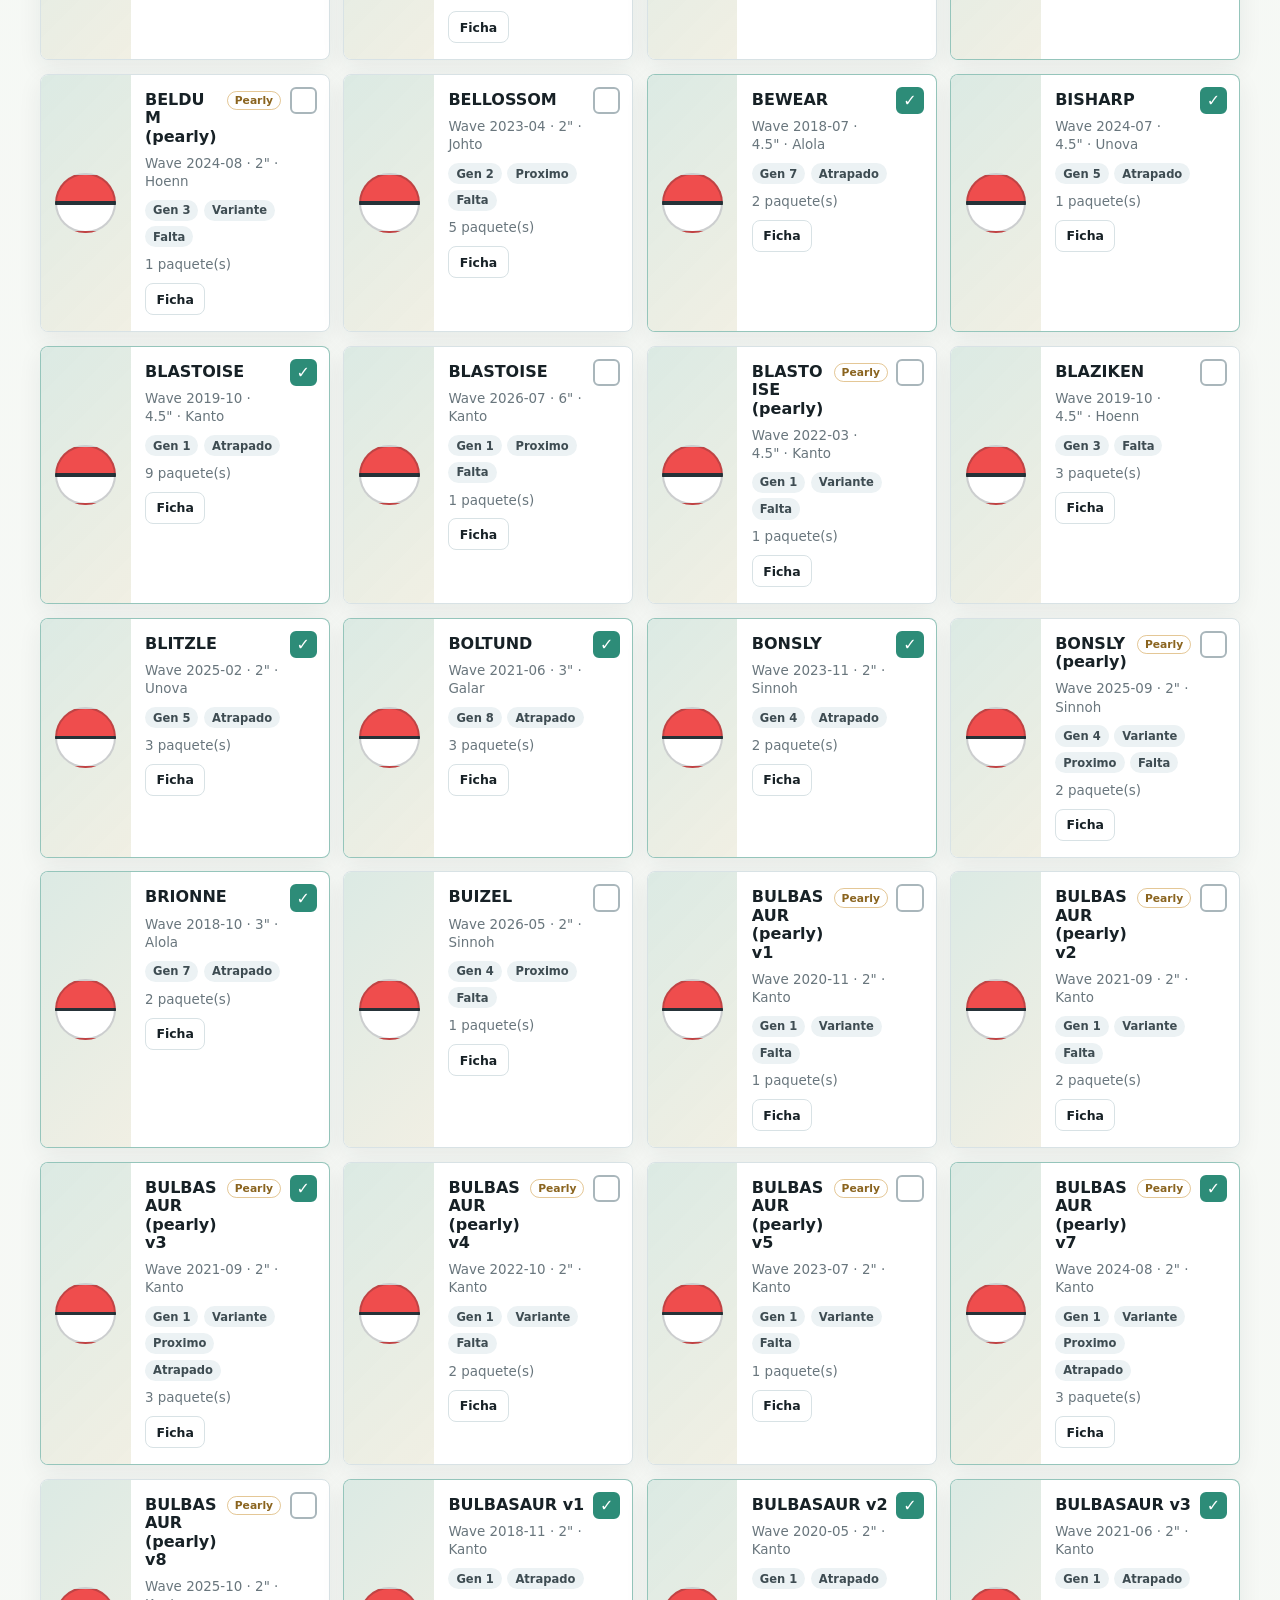
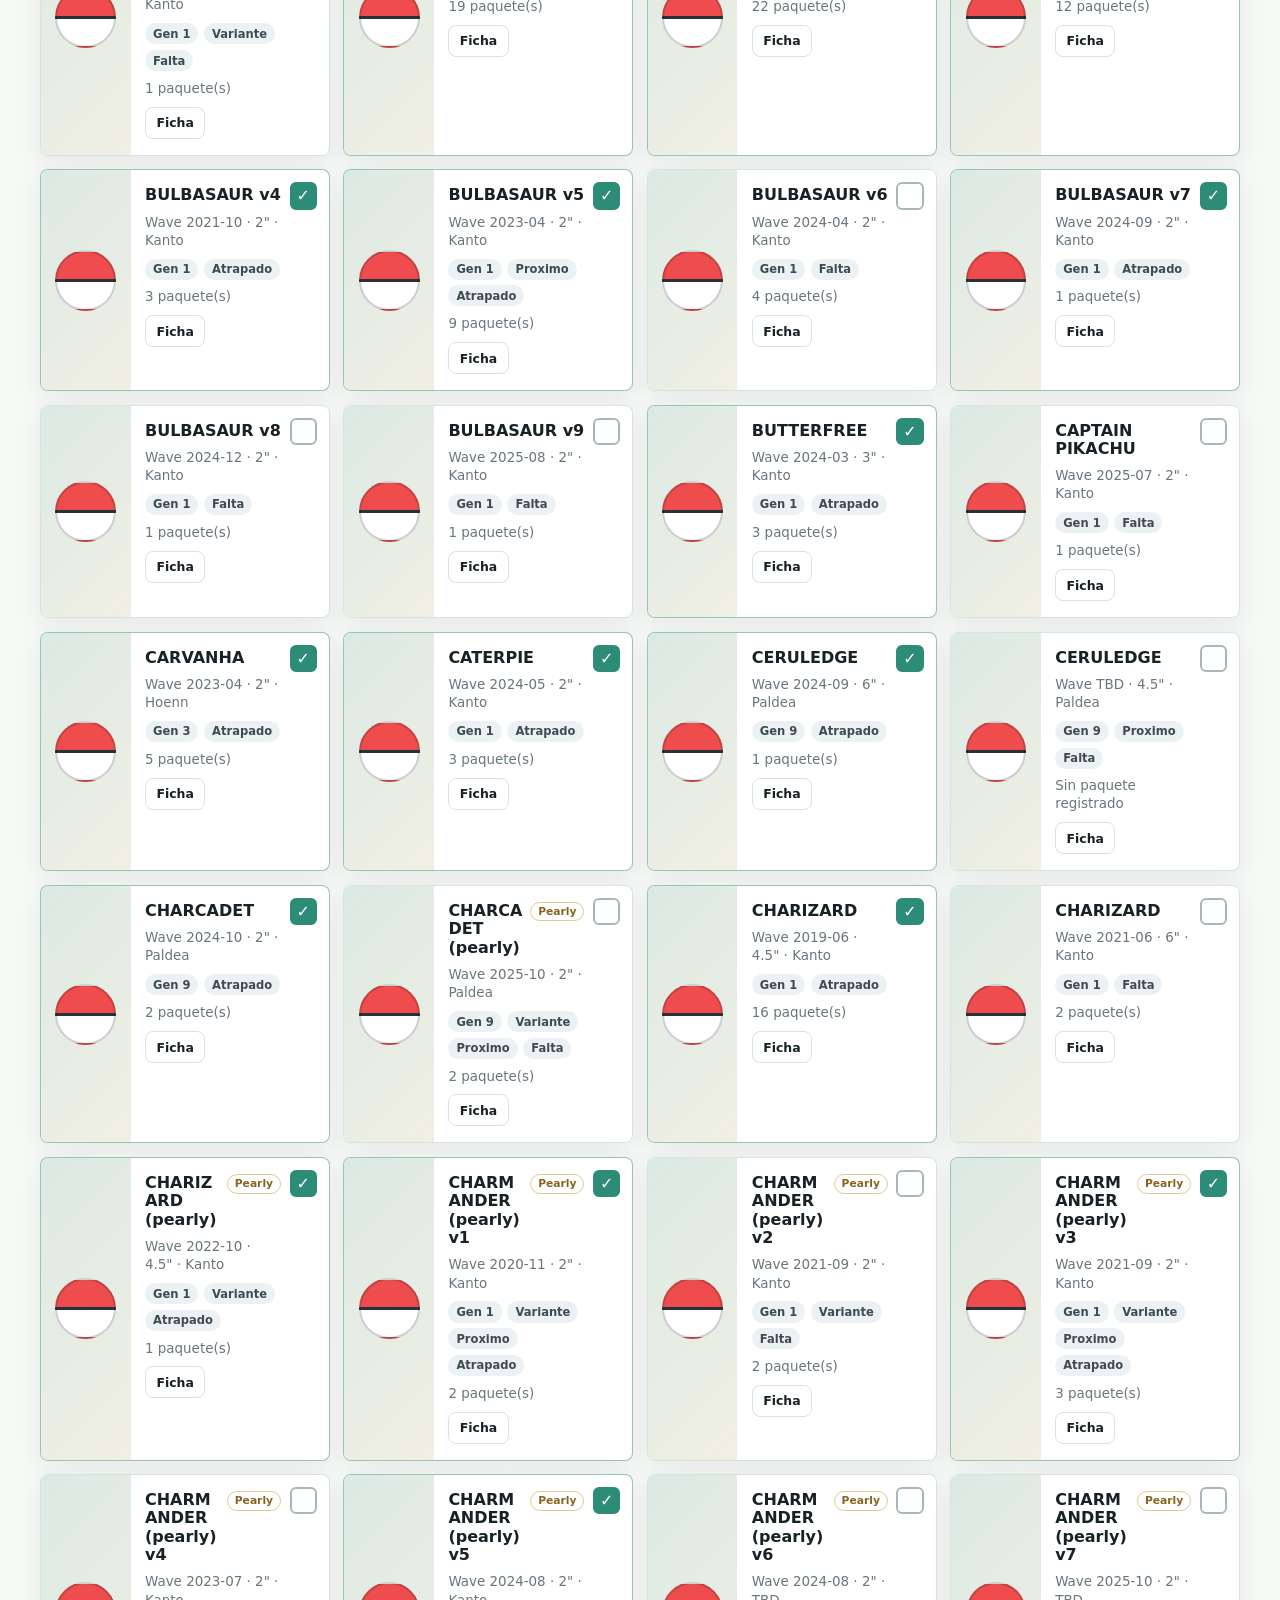
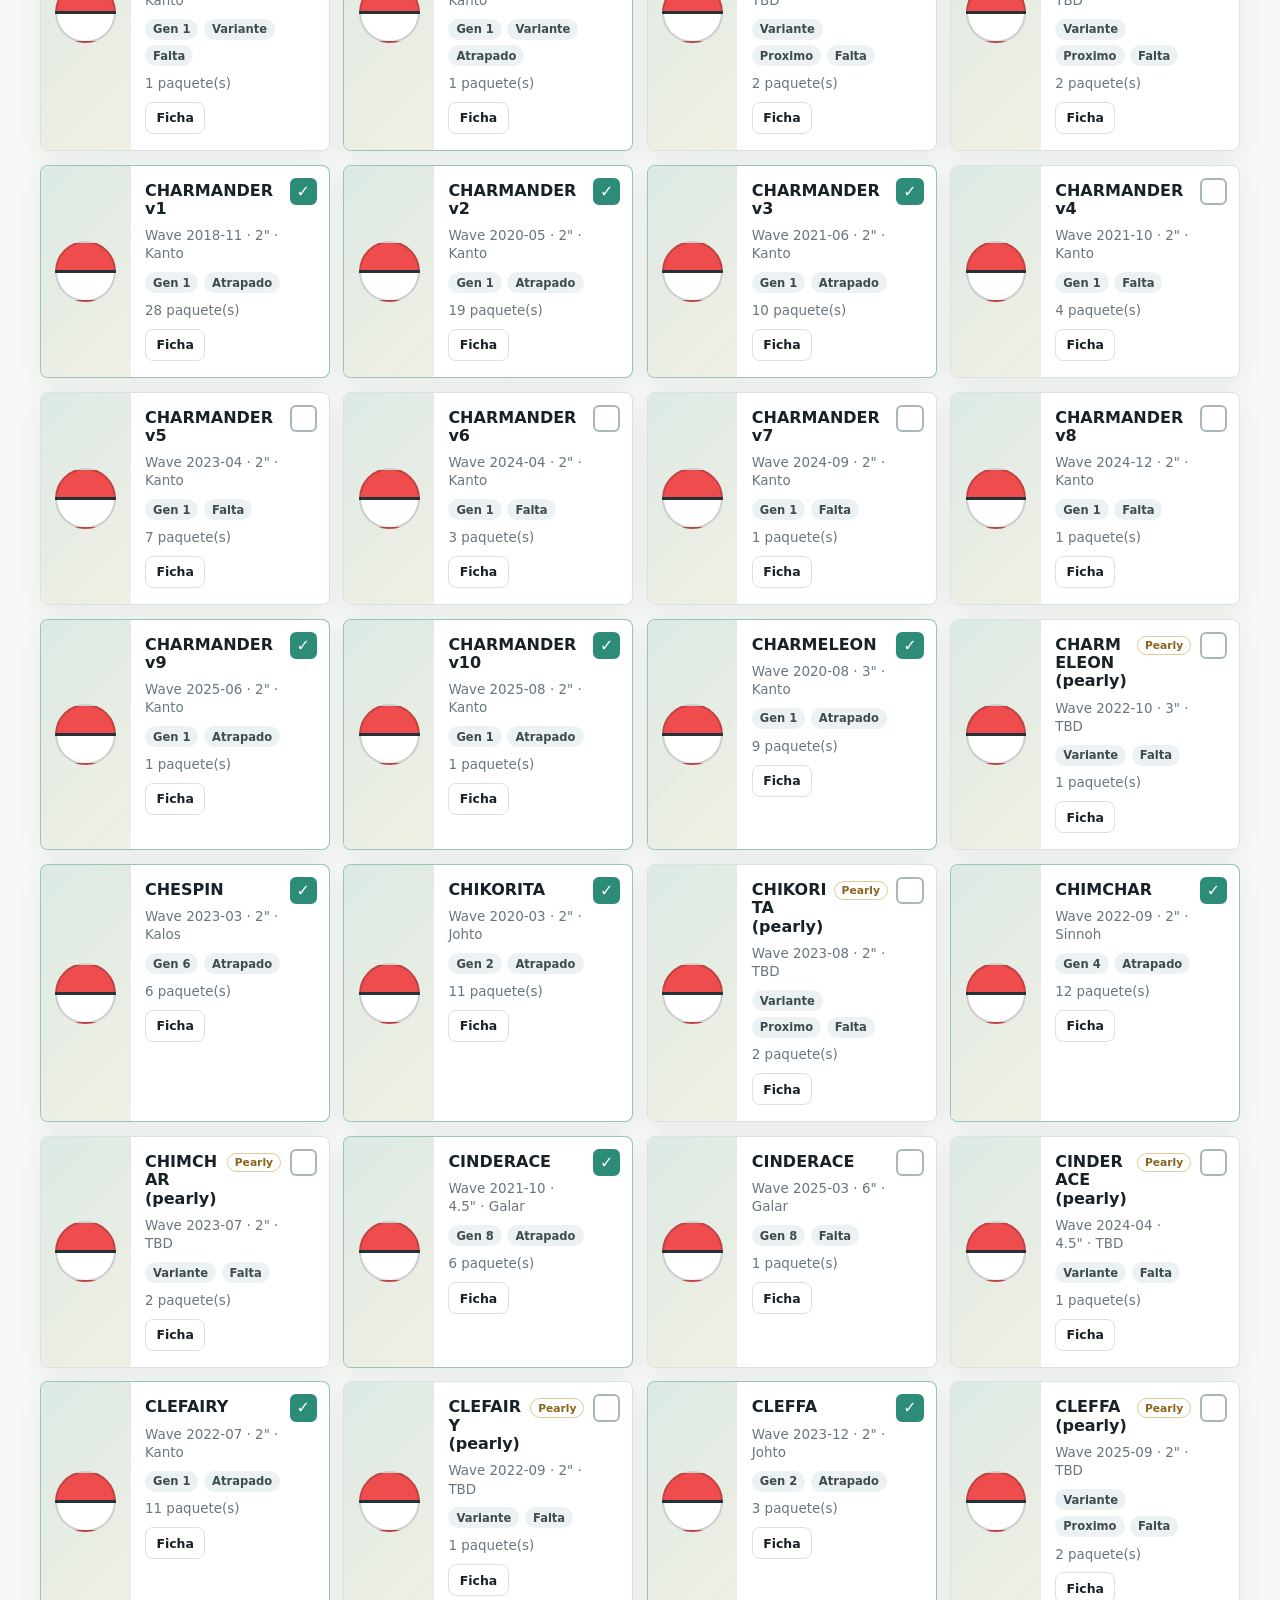
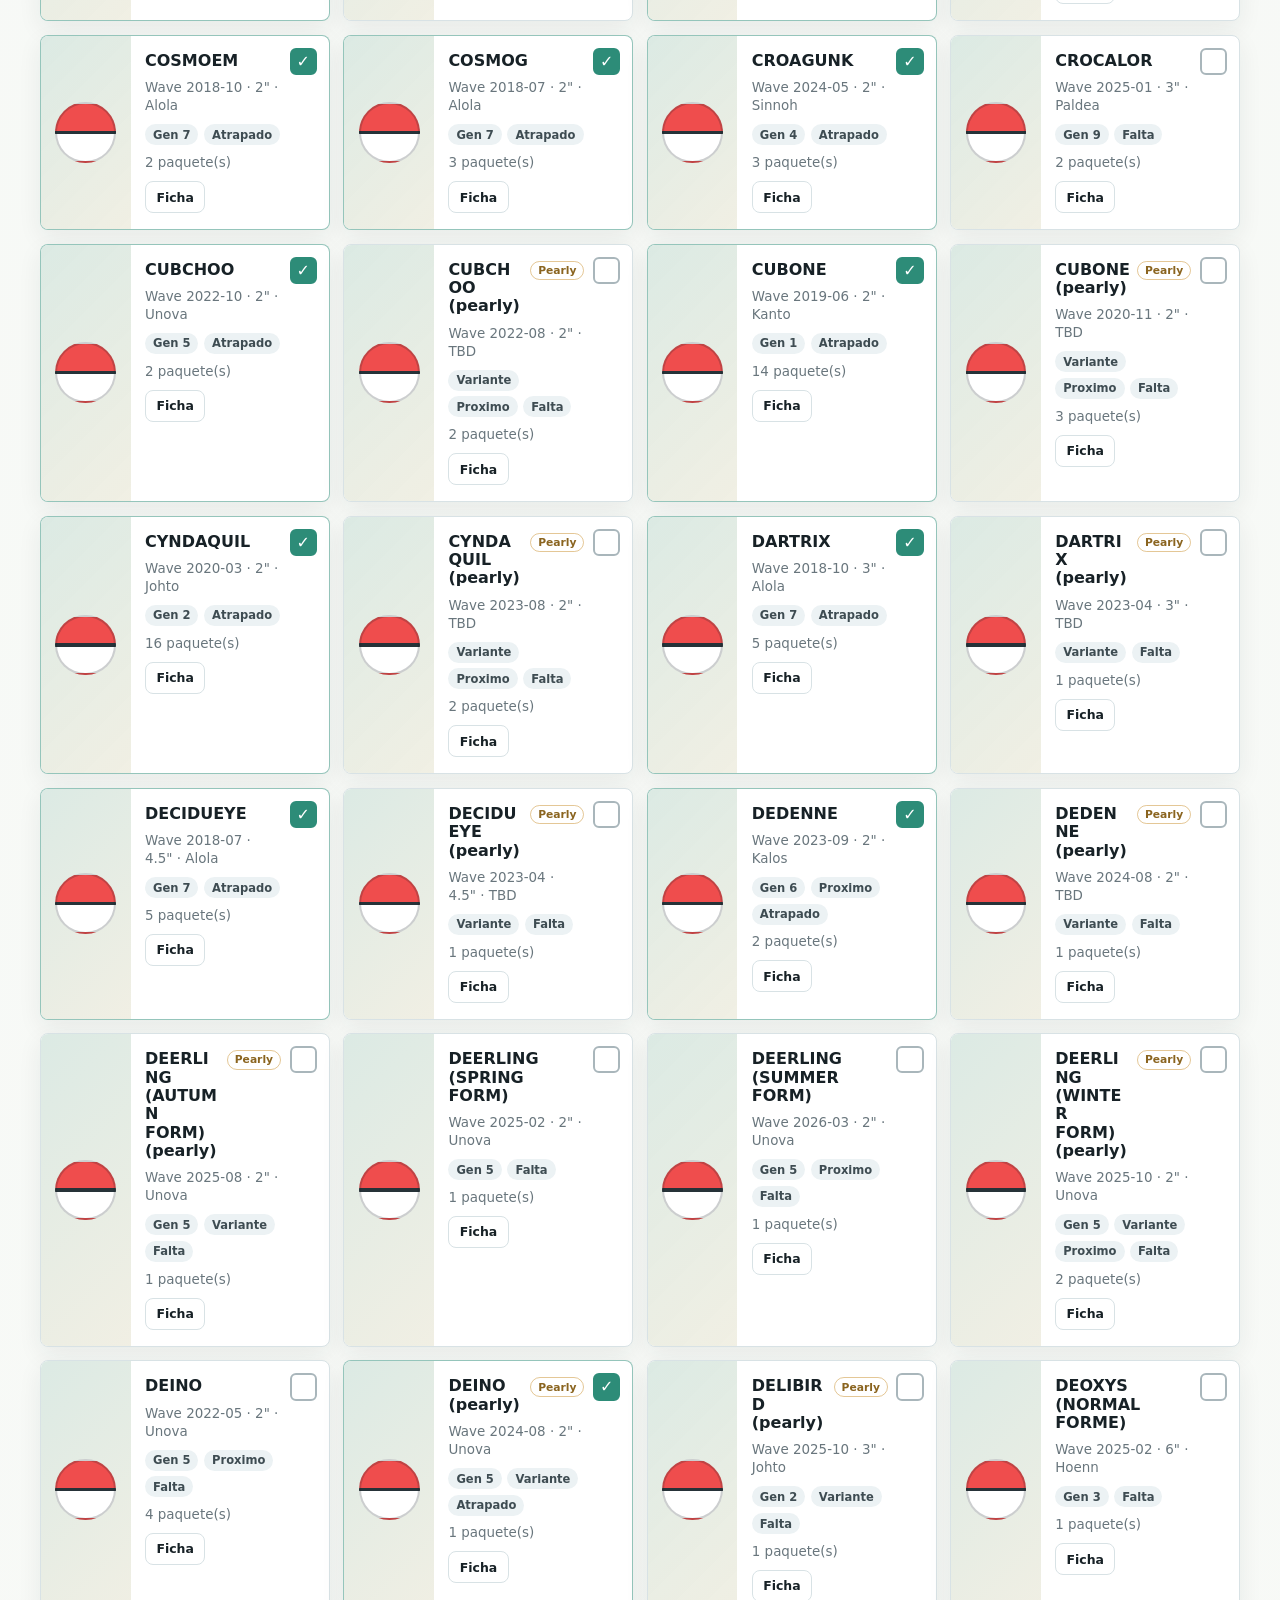
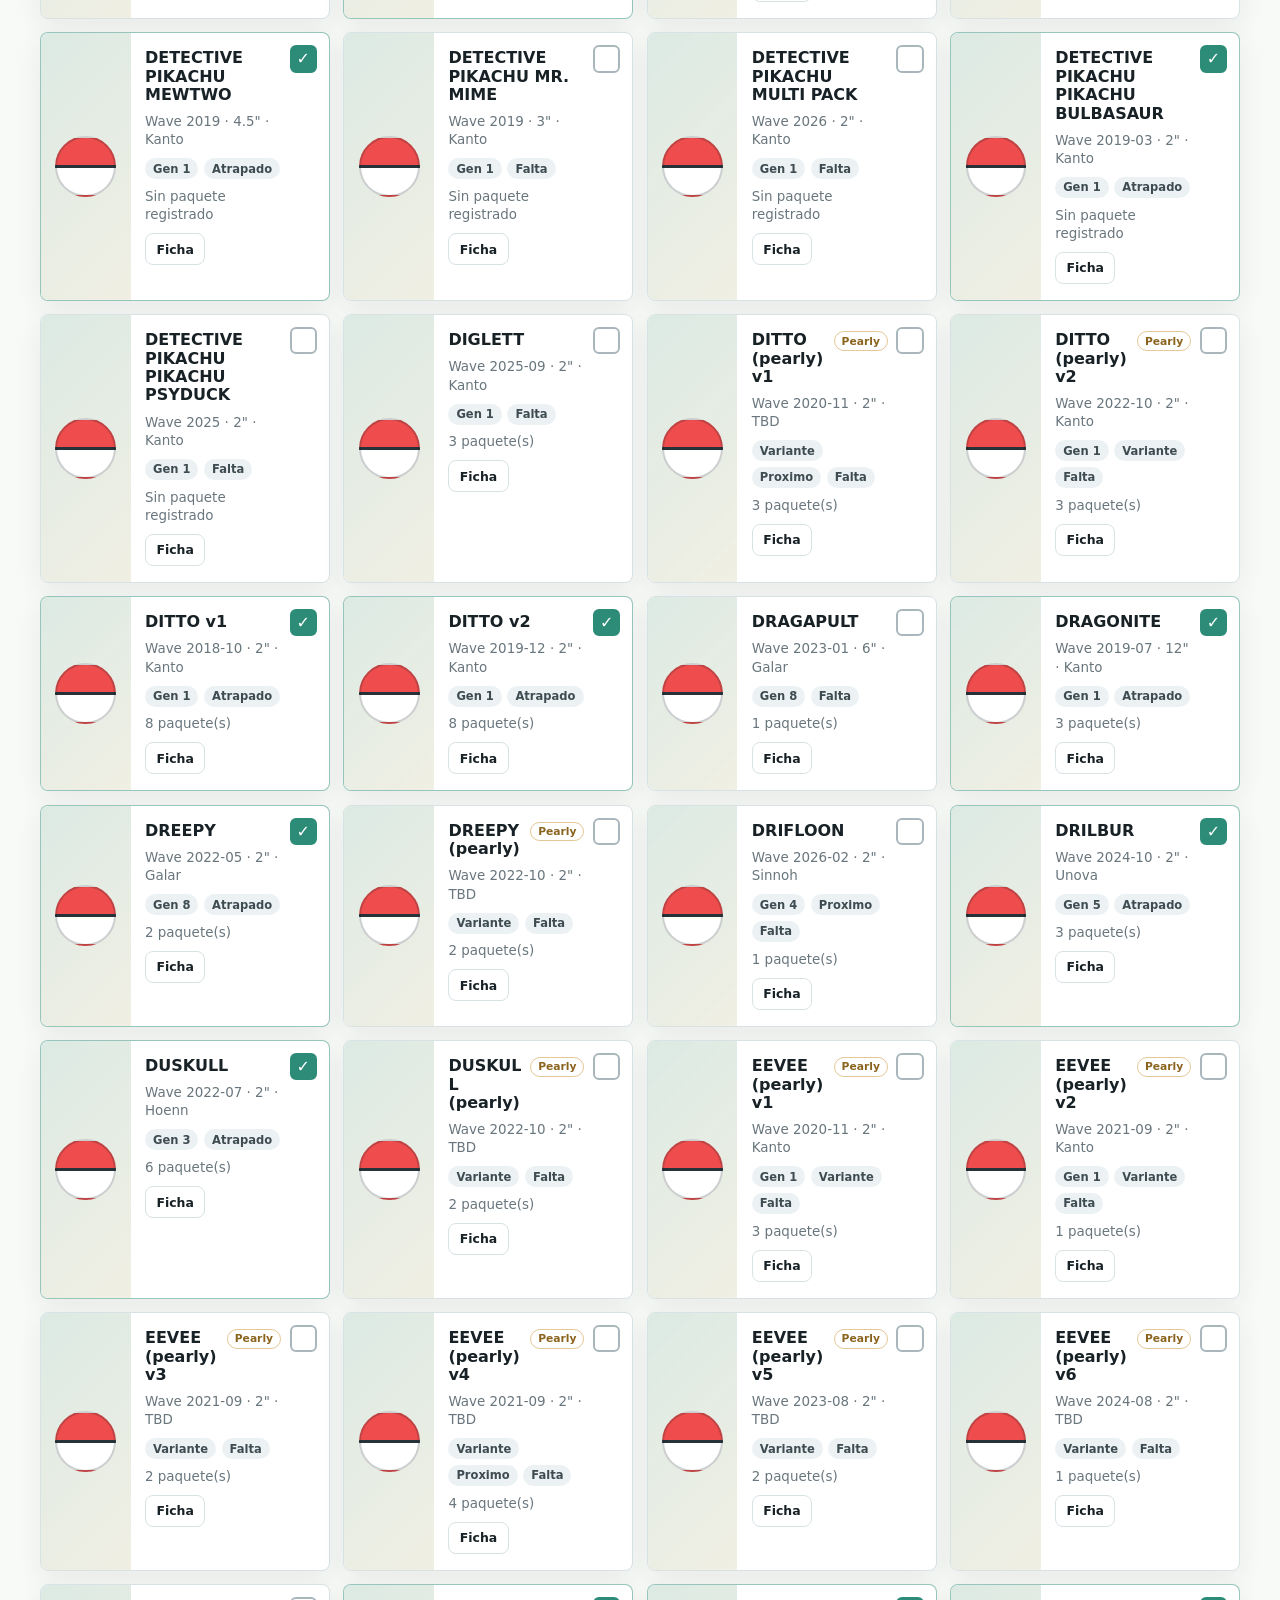
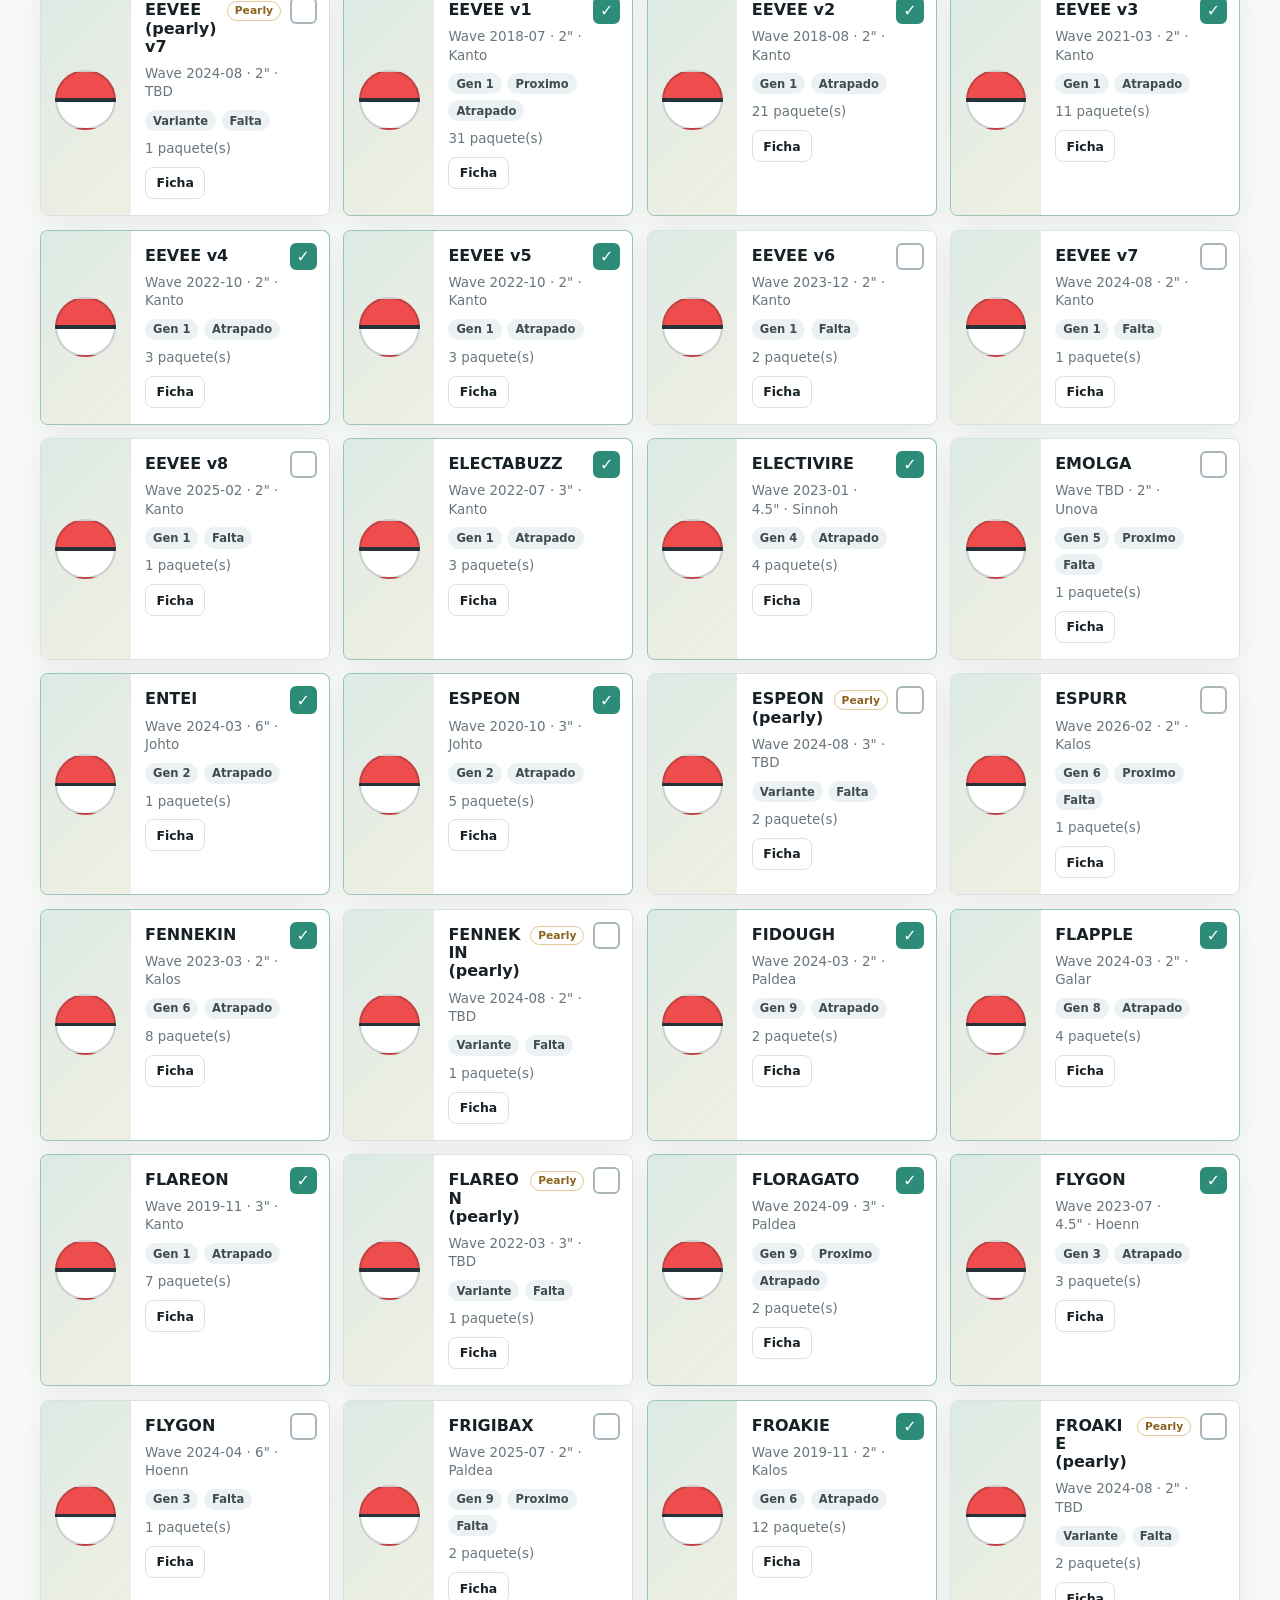
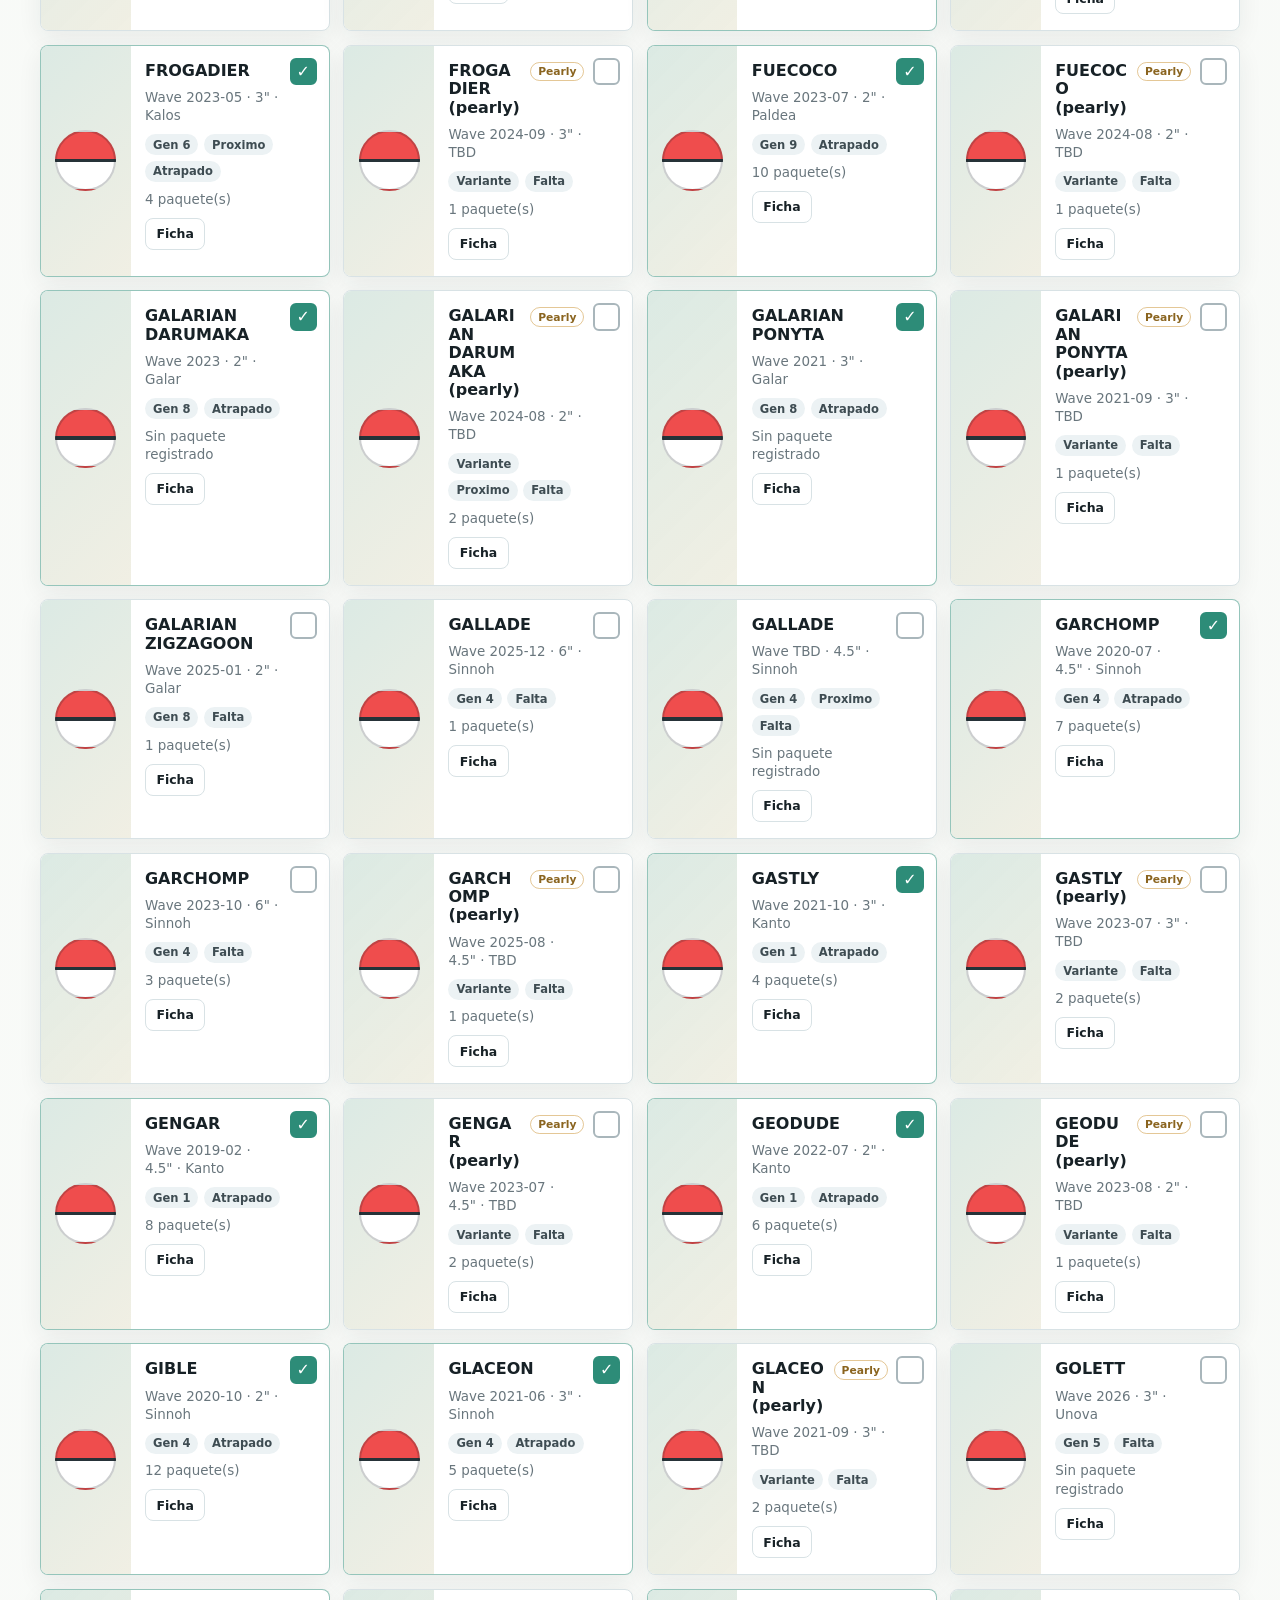
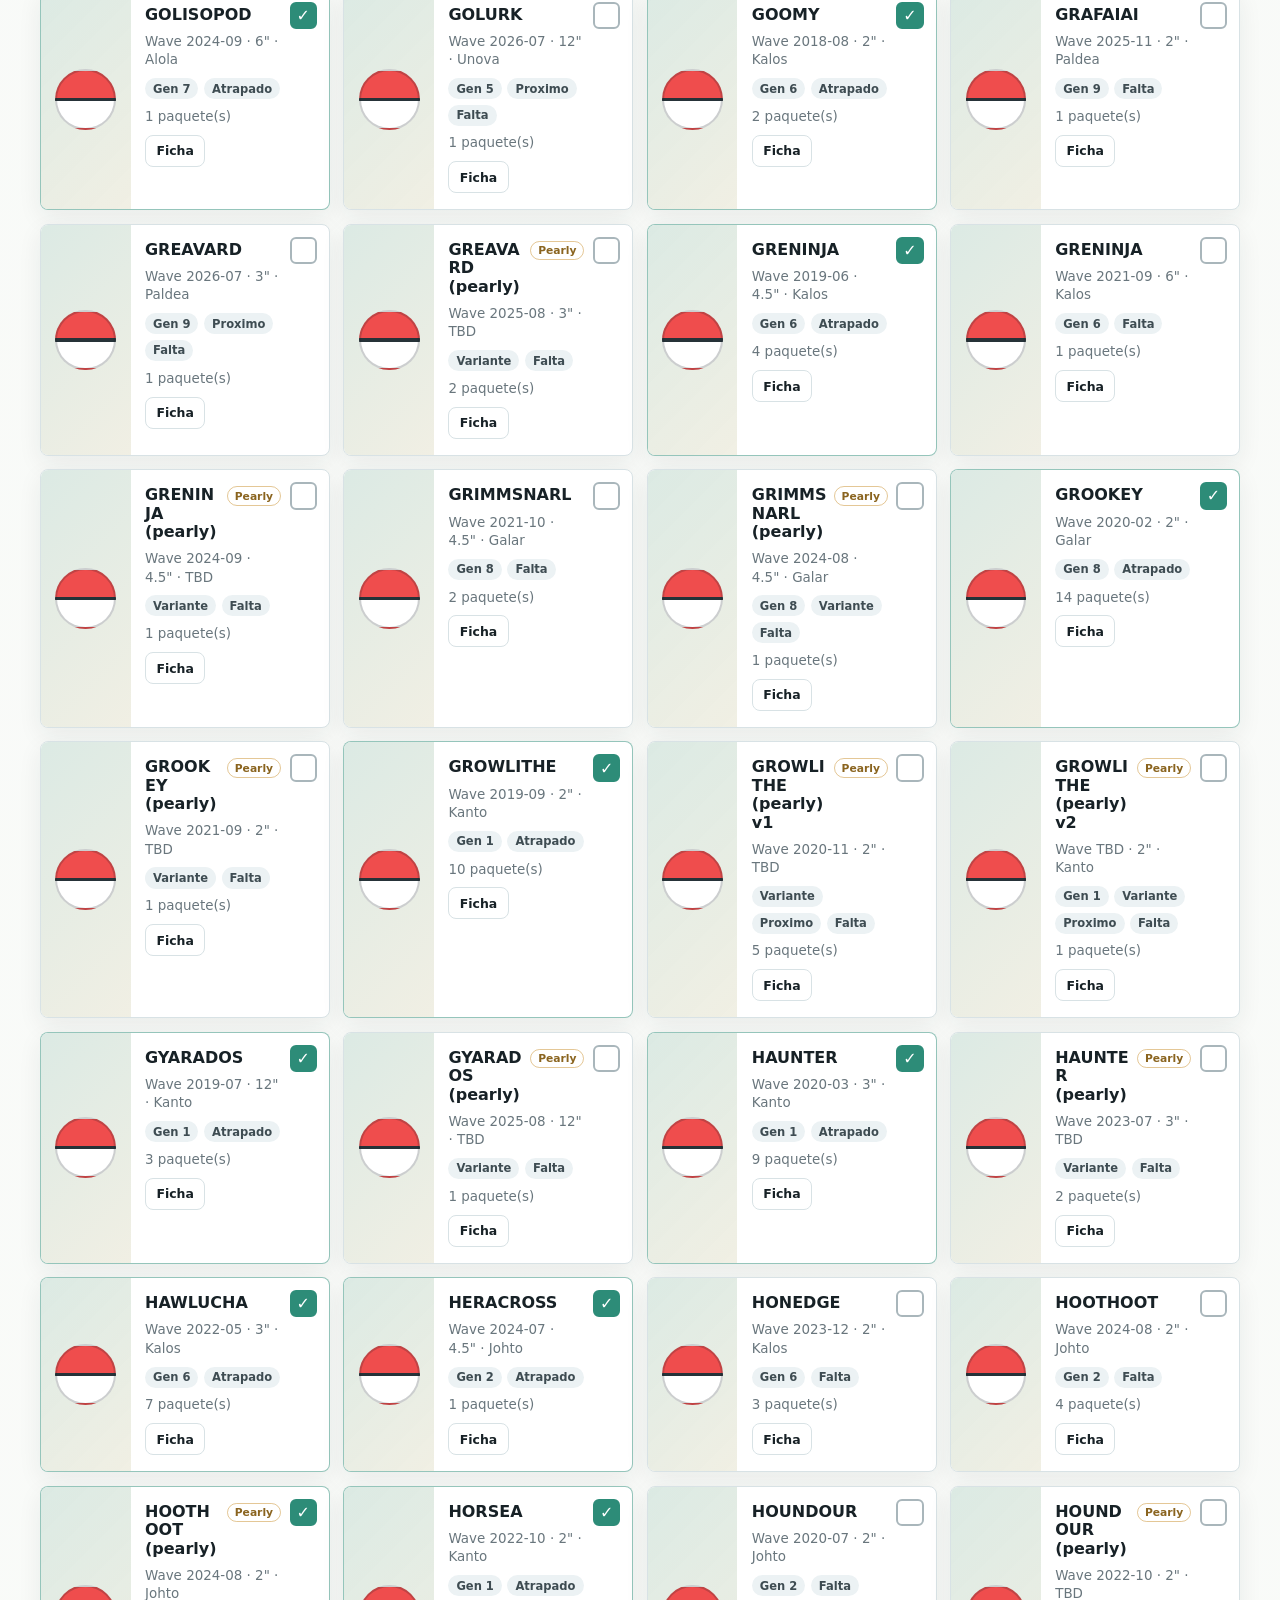
==== commit 2abeb21d: "Add files via upload" ====
--- a/index.html
+++ b/index.html
@@ -72,7 +72,7 @@
             <option value="caught">Atrapados</option>
             <option value="missing">Faltantes</option>
             <option value="pearly">Pearly</option>
-            <option value="tbd">TBD</option>
+            <option value="tbd">Proximos/TBD</option>
           </select>
         </label>
         <label>
@@ -124,9 +124,31 @@
           <p class="meta"></p>
           <div class="tags"></div>
           <p class="packages"></p>
+          <button class="detail-btn" type="button">Ficha</button>
         </div>
       </article>
     </template>
+
+    <dialog id="detailDialog" class="detail-dialog">
+      <div class="detail-shell">
+        <button id="detailClose" class="icon-btn detail-close" type="button" aria-label="Cerrar ficha">×</button>
+        <div class="detail-figure">
+          <img id="detailImage" alt="" />
+          <div id="detailFallback" class="fallback" aria-hidden="true"></div>
+        </div>
+        <section class="detail-content">
+          <p id="detailKicker" class="eyebrow"></p>
+          <h2 id="detailTitle"></h2>
+          <p id="detailMeta" class="meta"></p>
+          <div id="detailTags" class="tags"></div>
+          <div class="detail-block">
+            <h3>Paquetes</h3>
+            <ul id="detailPackages"></ul>
+          </div>
+          <a id="detailWiki" class="wiki-link" target="_blank" rel="noreferrer">Abrir en wiki</a>
+        </section>
+      </div>
+    </dialog>
 
     <script src="https://cdn.jsdelivr.net/npm/@supabase/supabase-js@2"></script>
     <script src="config.js"></script>
--- a/styles.css
+++ b/styles.css
@@ -413,6 +413,24 @@
   line-height: 1.35;
 }
 
+.detail-btn {
+  justify-self: start;
+  min-height: 2rem;
+  border: 1px solid var(--line);
+  border-radius: 8px;
+  background: var(--surface);
+  color: var(--ink);
+  cursor: pointer;
+  font-size: 0.78rem;
+  font-weight: 800;
+  padding: 0.35rem 0.65rem;
+}
+
+.detail-btn:hover {
+  border-color: var(--mint);
+  color: var(--mint);
+}
+
 .tags {
   display: flex;
   flex-wrap: wrap;
@@ -436,6 +454,122 @@
   text-align: center;
 }
 
+.detail-dialog {
+  width: min(760px, calc(100vw - 2rem));
+  max-height: calc(100vh - 2rem);
+  border: 1px solid var(--line);
+  border-radius: 8px;
+  background: var(--surface);
+  color: var(--ink);
+  box-shadow: 0 24px 70px rgba(24, 39, 45, 0.28);
+  padding: 0;
+}
+
+.detail-dialog::backdrop {
+  background: rgba(23, 33, 38, 0.45);
+}
+
+.detail-shell {
+  position: relative;
+  display: grid;
+  grid-template-columns: minmax(12rem, 17rem) minmax(0, 1fr);
+  gap: 1.25rem;
+  padding: 1.2rem;
+}
+
+.detail-close {
+  position: absolute;
+  top: 0.75rem;
+  right: 0.75rem;
+  z-index: 2;
+  font-size: 1.2rem;
+}
+
+.detail-figure {
+  display: grid;
+  place-items: center;
+  min-height: 18rem;
+  border-radius: 8px;
+  background:
+    linear-gradient(135deg, rgba(45, 140, 120, 0.12), rgba(201, 144, 47, 0.08)),
+    var(--soft);
+}
+
+.detail-figure img {
+  width: 86%;
+  max-height: 15rem;
+  object-fit: contain;
+  filter: drop-shadow(0 12px 14px rgba(24, 39, 45, 0.16));
+}
+
+.detail-figure img[hidden] {
+  display: none;
+}
+
+.detail-content {
+  display: grid;
+  align-content: start;
+  gap: 0.8rem;
+  min-width: 0;
+  padding-right: 2.5rem;
+}
+
+.detail-content h2 {
+  overflow-wrap: anywhere;
+}
+
+.detail-block {
+  display: grid;
+  gap: 0.5rem;
+}
+
+.detail-block h3 {
+  font-size: 0.95rem;
+}
+
+.detail-block ul {
+  display: grid;
+  gap: 0.55rem;
+  margin: 0;
+  padding: 0;
+  color: var(--muted);
+  font-size: 0.9rem;
+  list-style: none;
+}
+
+.package-card {
+  display: grid;
+  grid-template-columns: 4.25rem minmax(0, 1fr);
+  align-items: center;
+  gap: 0.65rem;
+  min-height: 4.6rem;
+  border: 1px solid var(--line);
+  border-radius: 8px;
+  padding: 0.5rem;
+}
+
+.package-card img {
+  width: 4.25rem;
+  height: 3.6rem;
+  object-fit: contain;
+  border-radius: 6px;
+  background: var(--soft);
+}
+
+.package-card span {
+  overflow-wrap: anywhere;
+}
+
+.package-card.no-image {
+  grid-template-columns: 1fr;
+}
+
+.wiki-link {
+  color: var(--mint);
+  font-weight: 850;
+  text-decoration: none;
+}
+
 @media (max-width: 900px) {
   .controls {
     grid-template-columns: repeat(2, minmax(0, 1fr));
@@ -462,4 +596,16 @@
   .card {
     grid-template-columns: 5rem minmax(0, 1fr);
   }
-}
+
+  .detail-shell {
+    grid-template-columns: 1fr;
+  }
+
+  .detail-content {
+    padding-right: 0;
+  }
+
+  .detail-figure {
+    min-height: 13rem;
+  }
+}
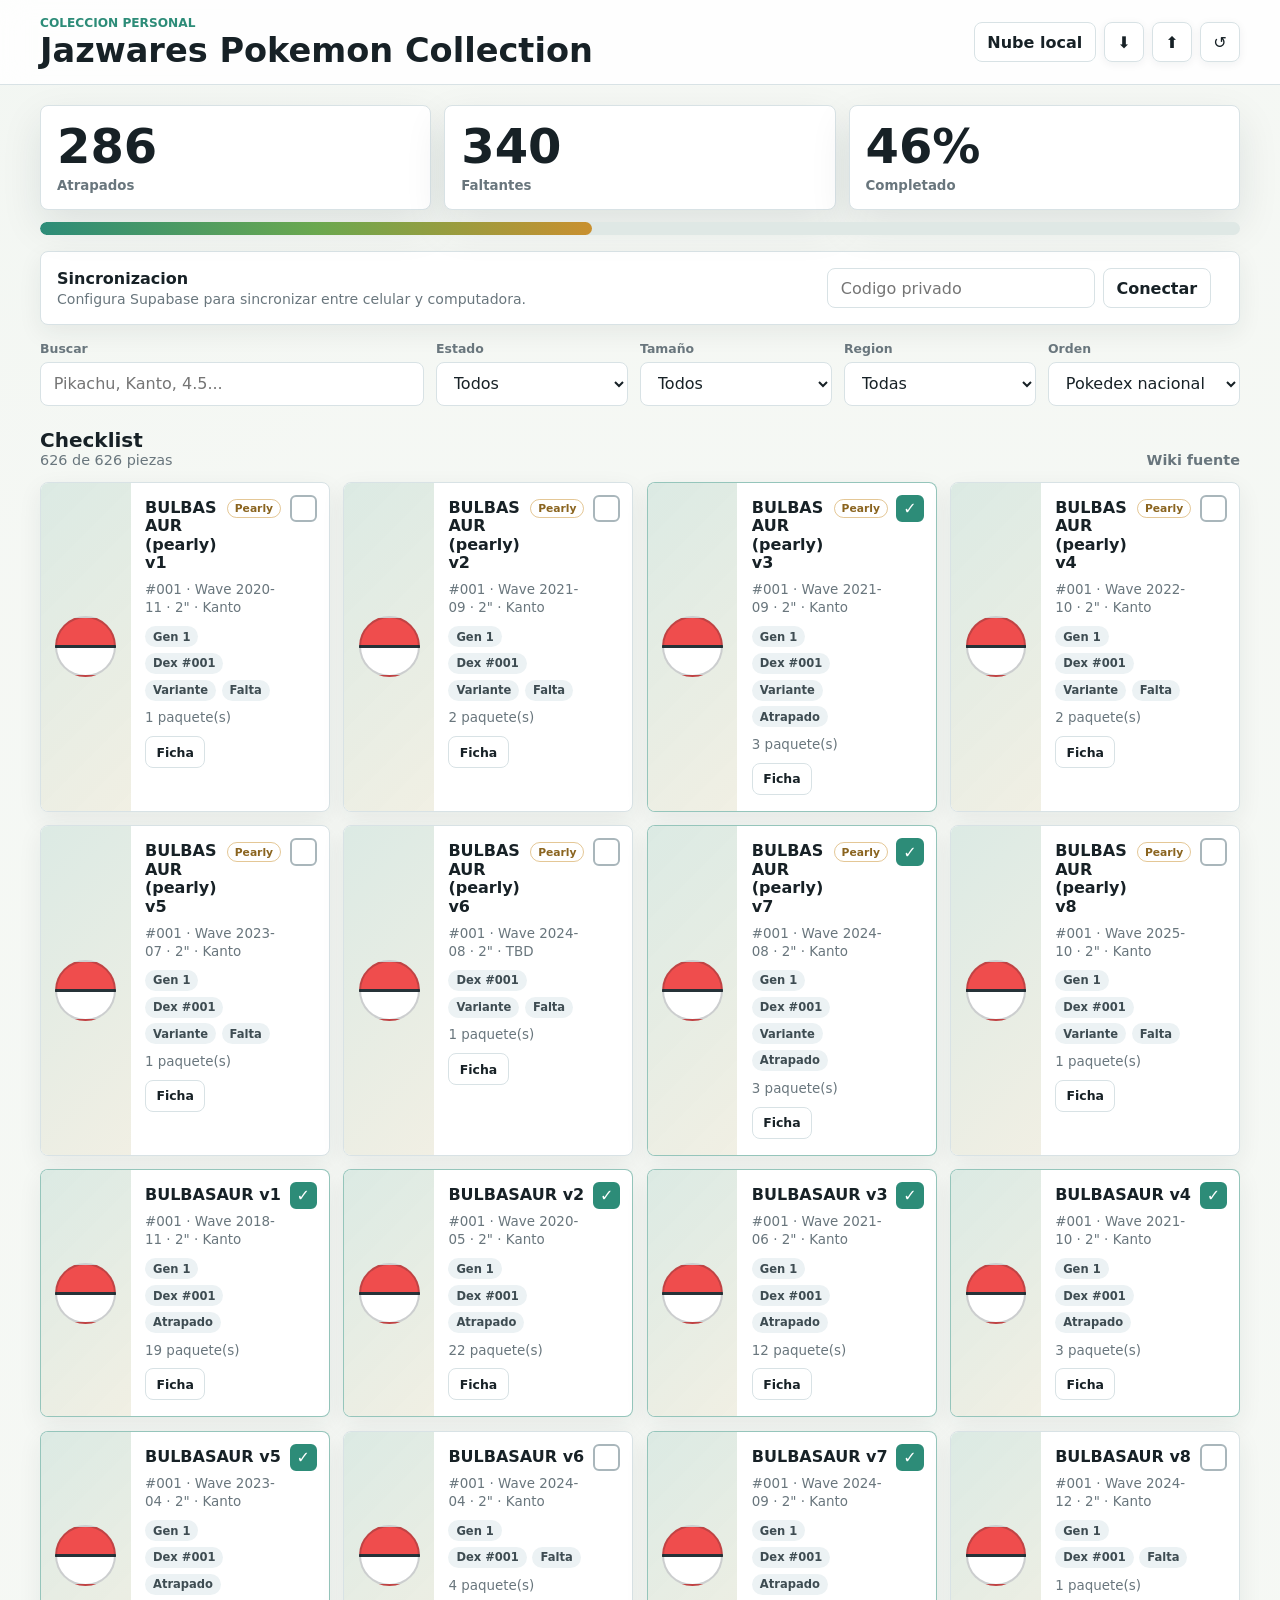
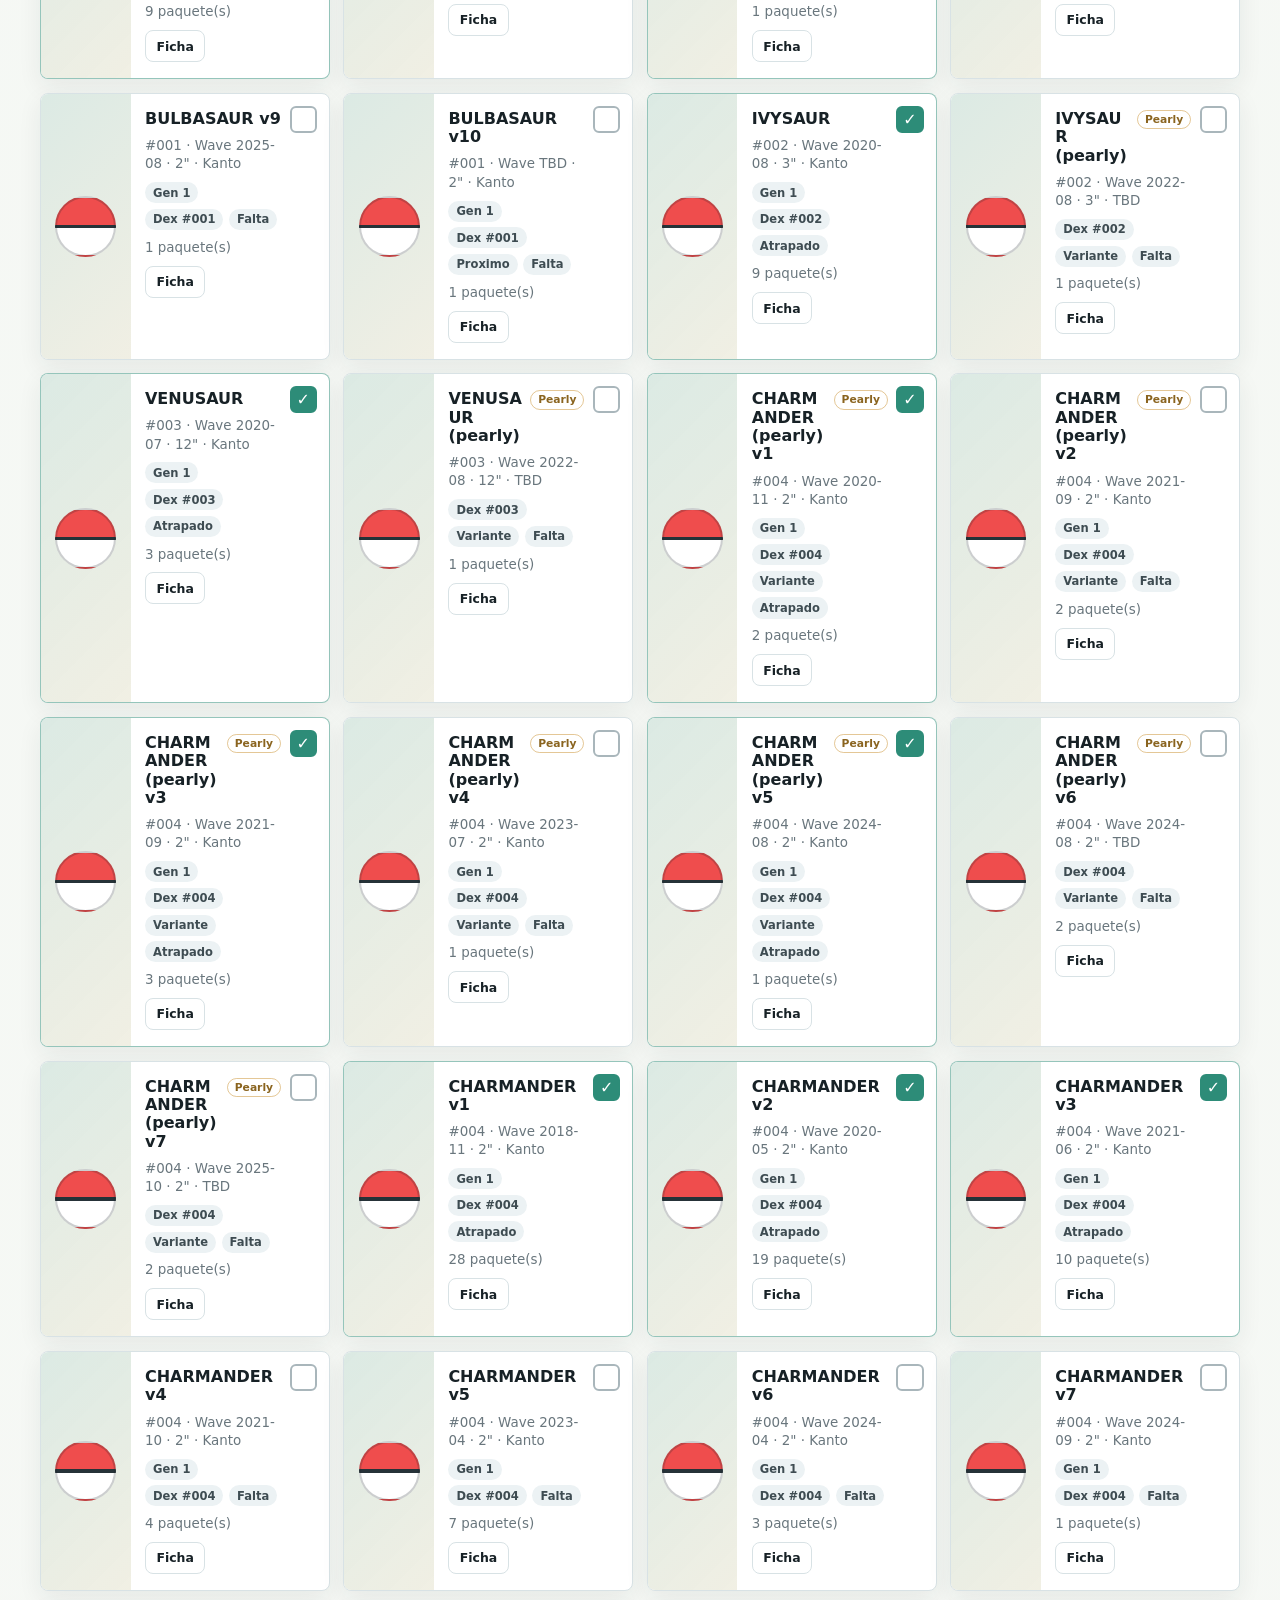
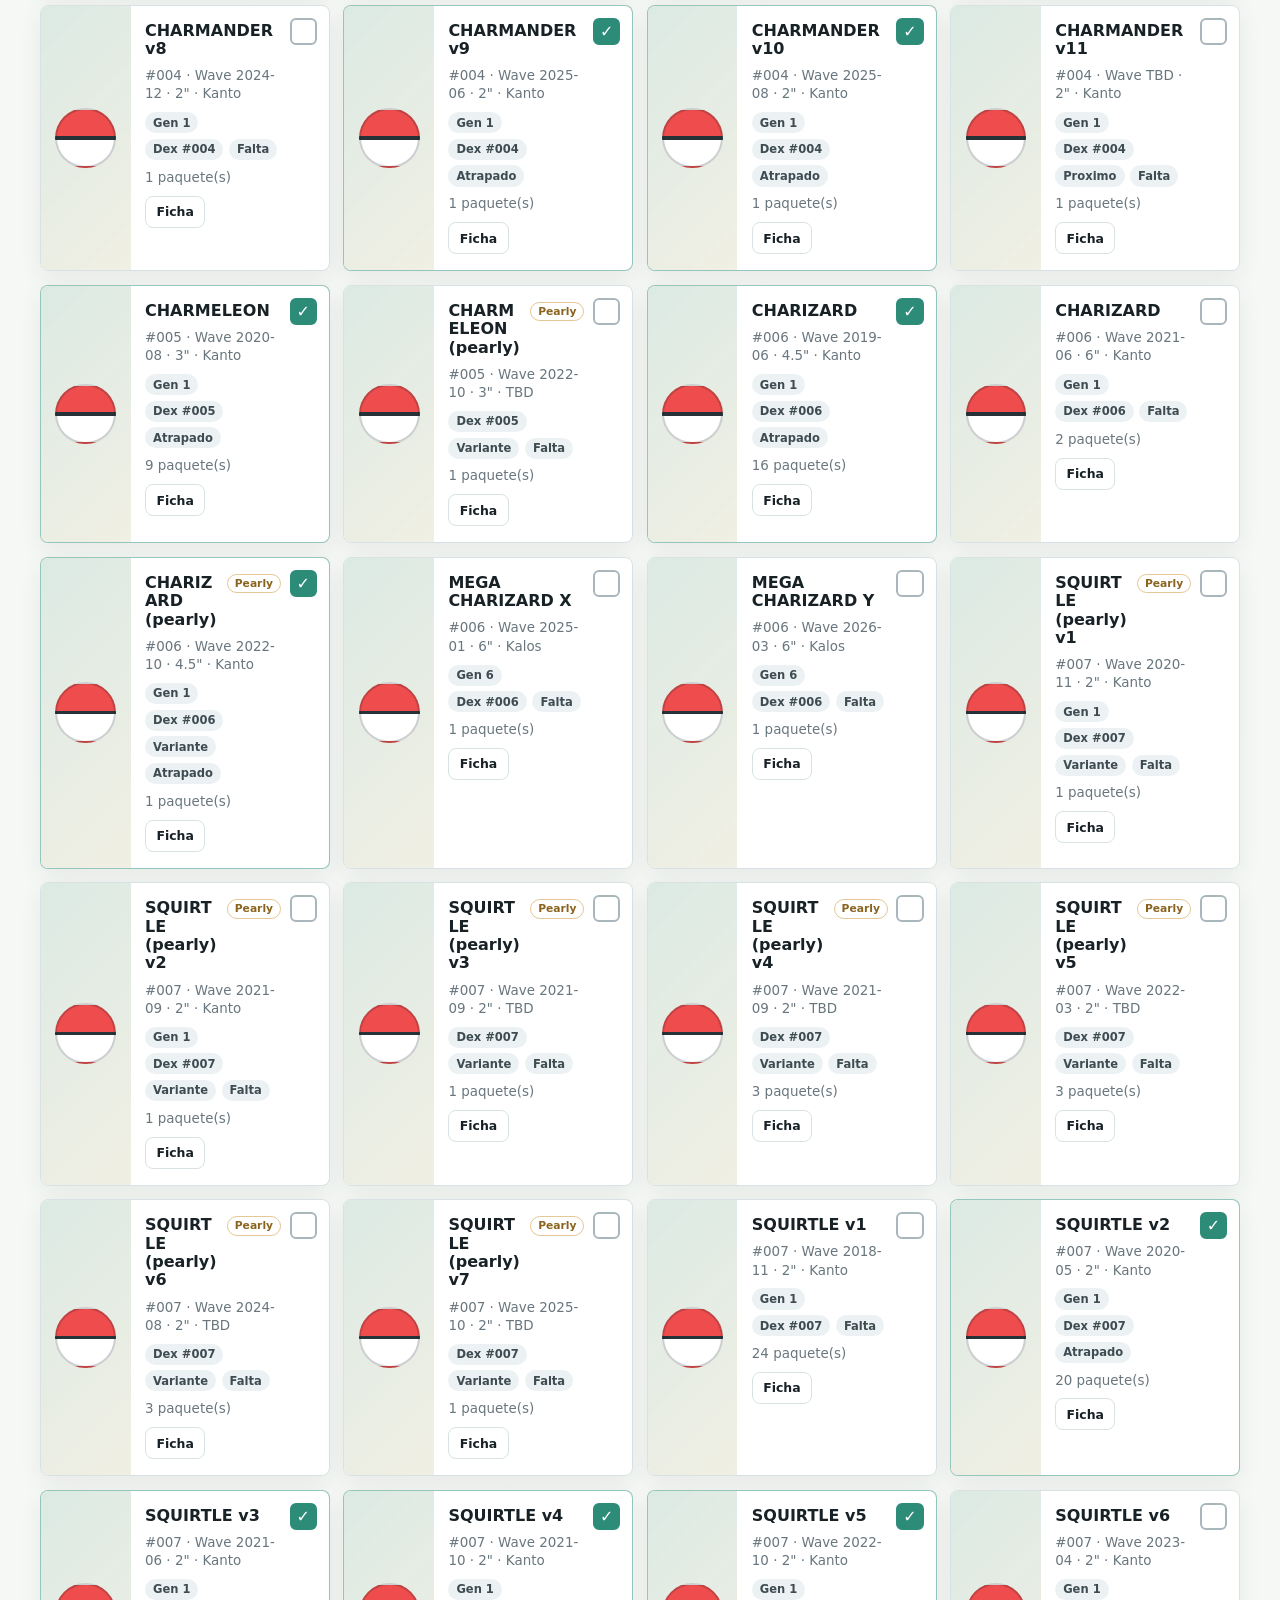
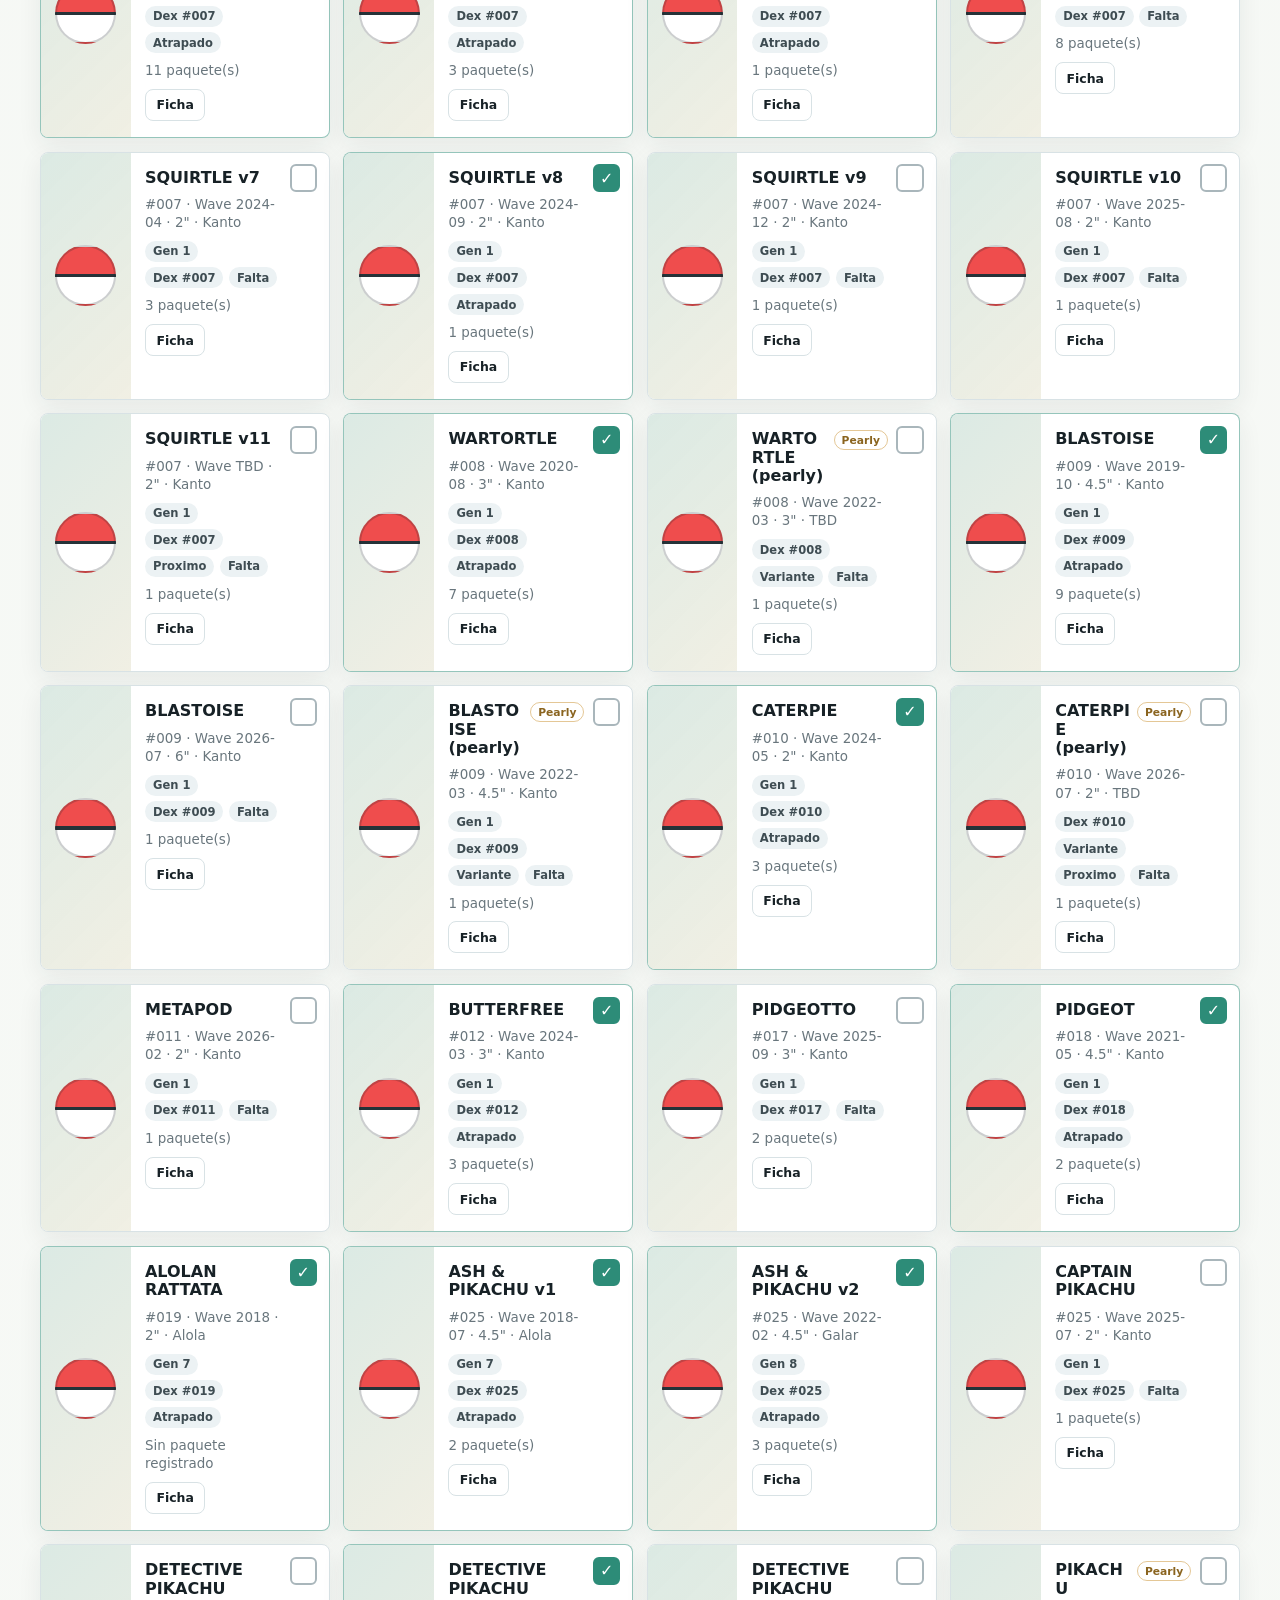
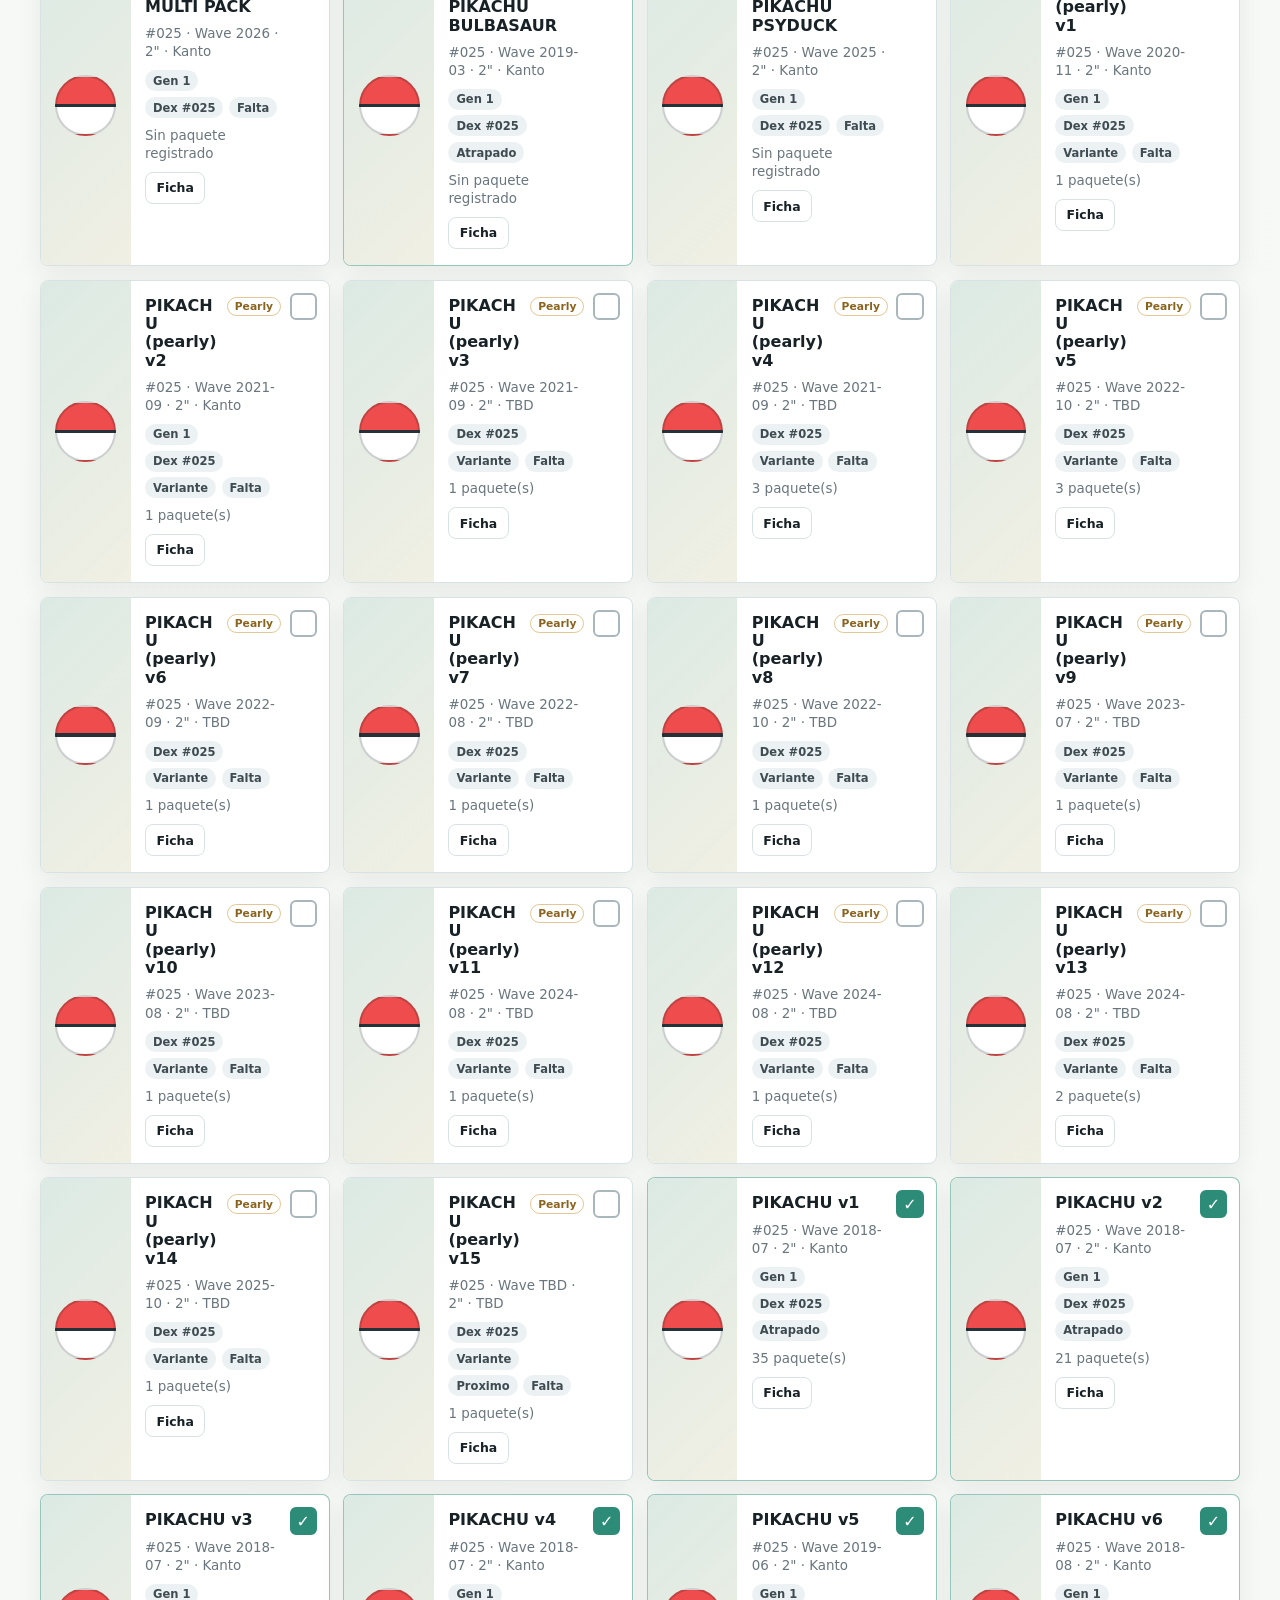
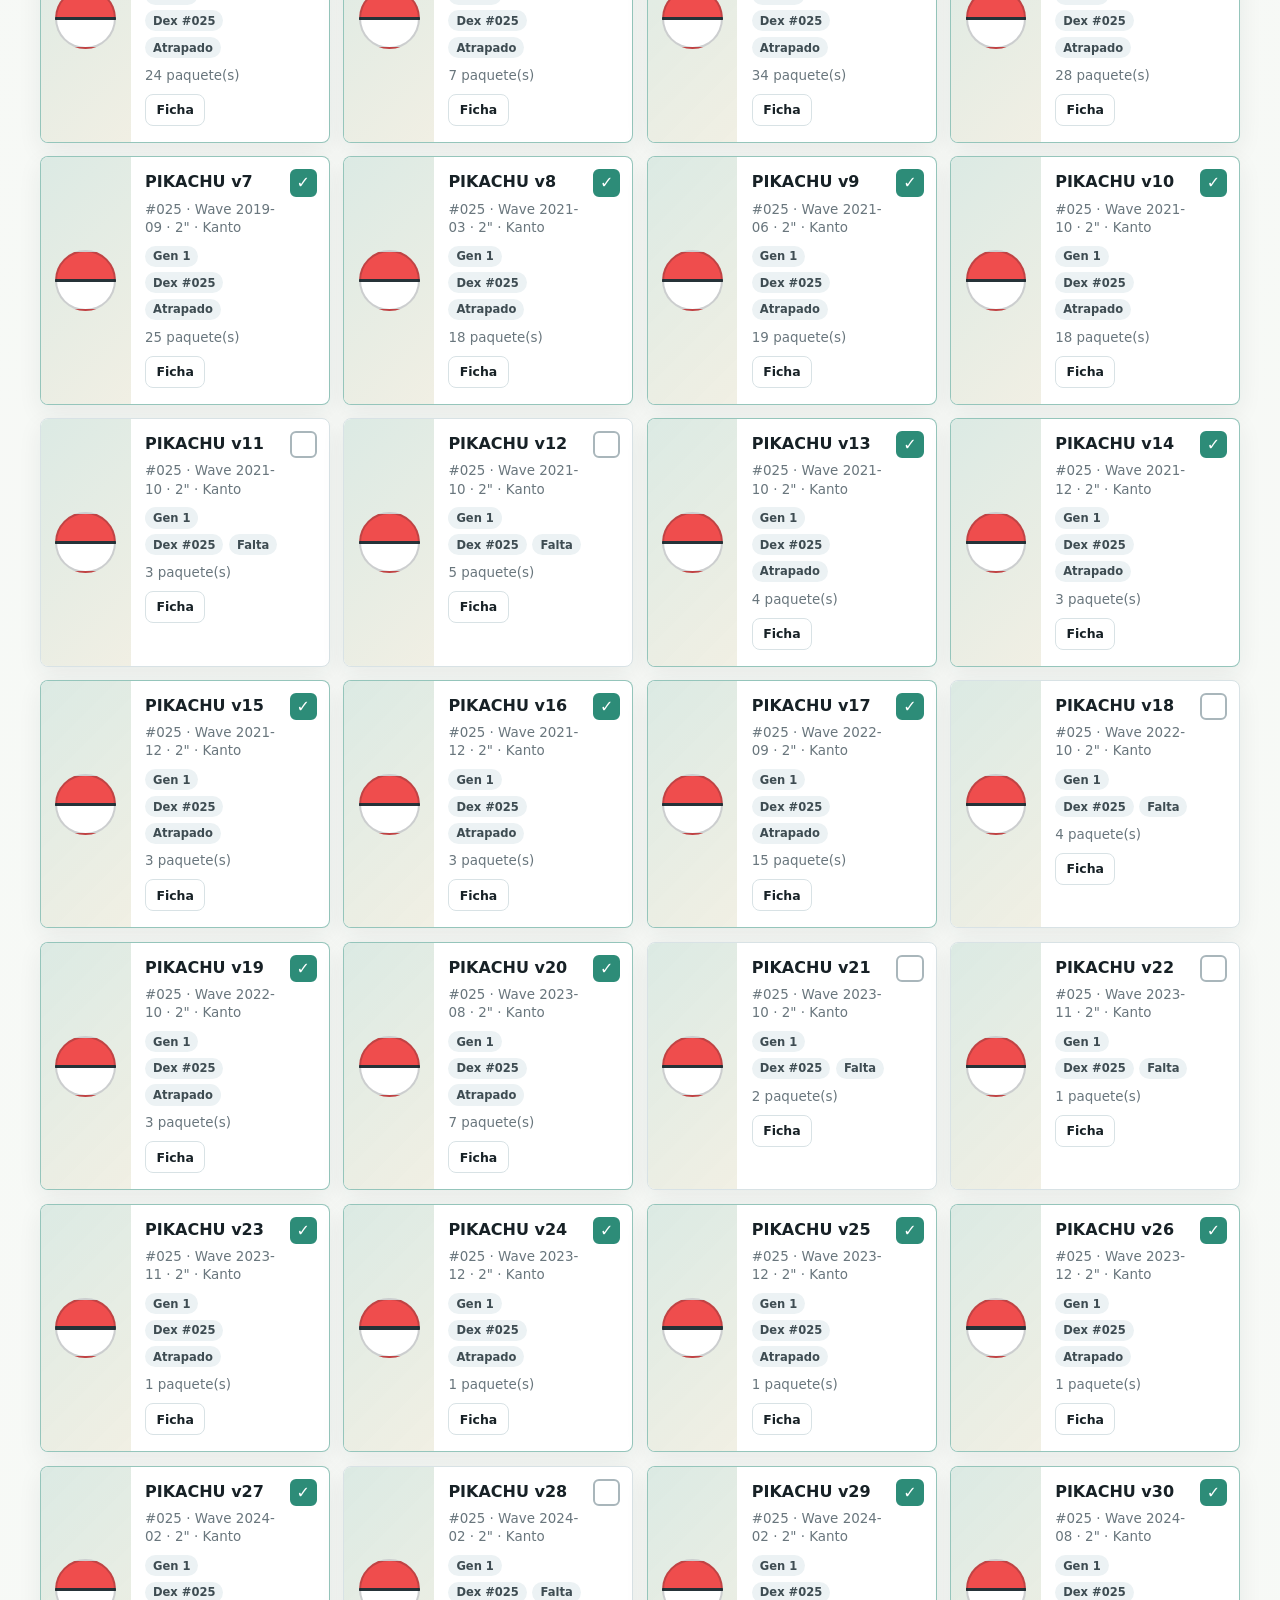
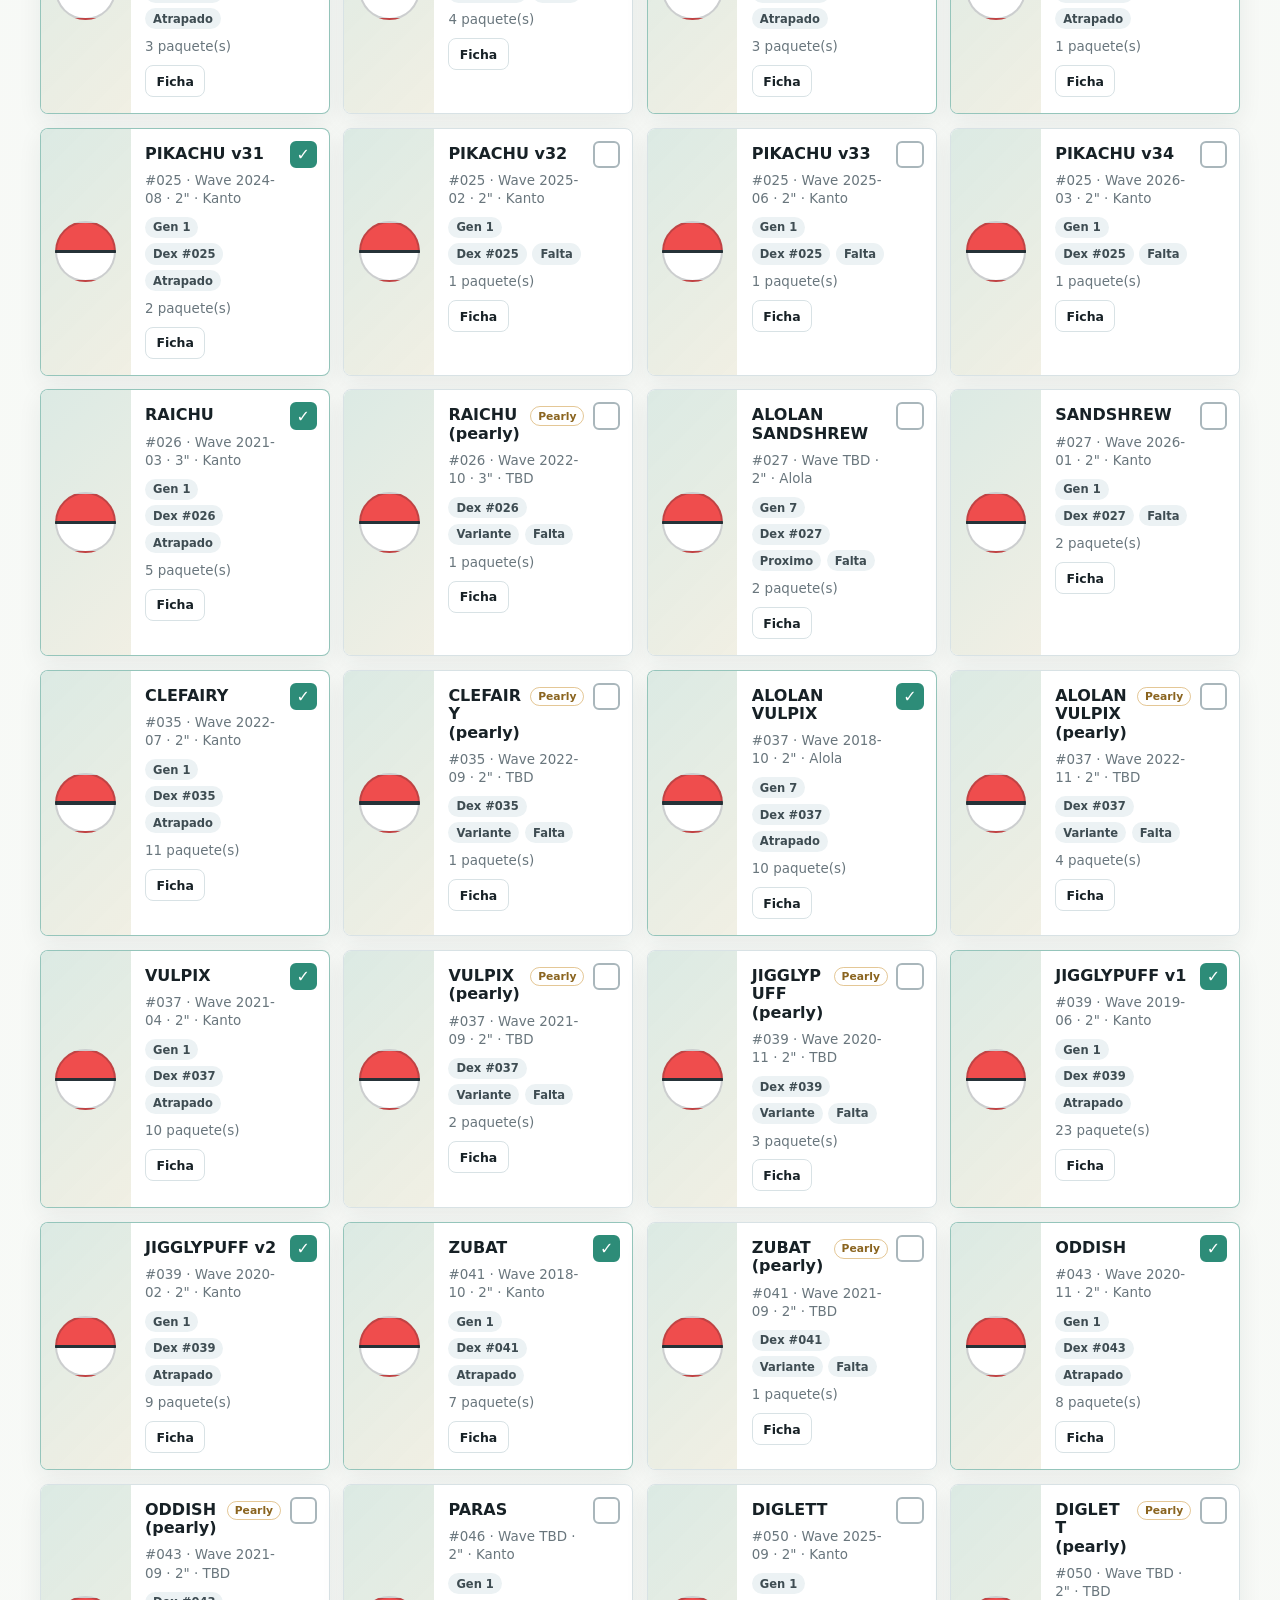
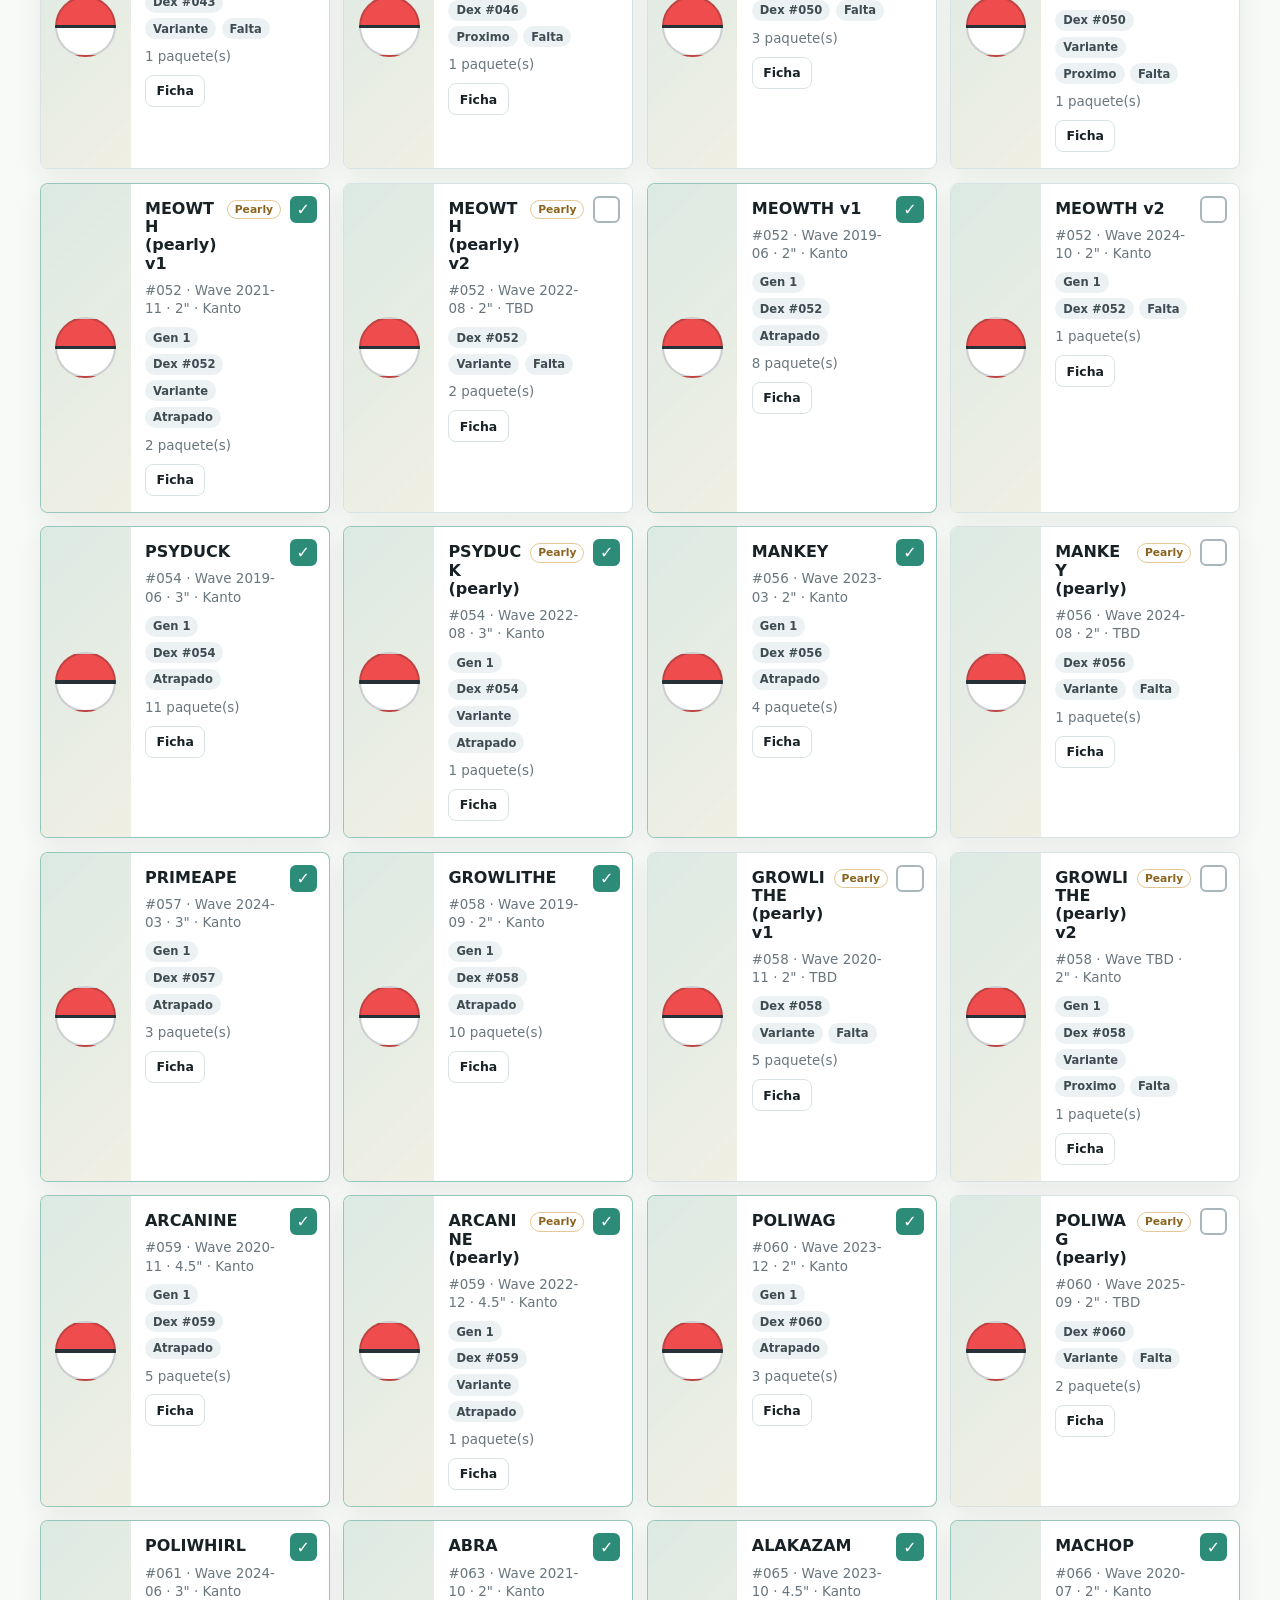
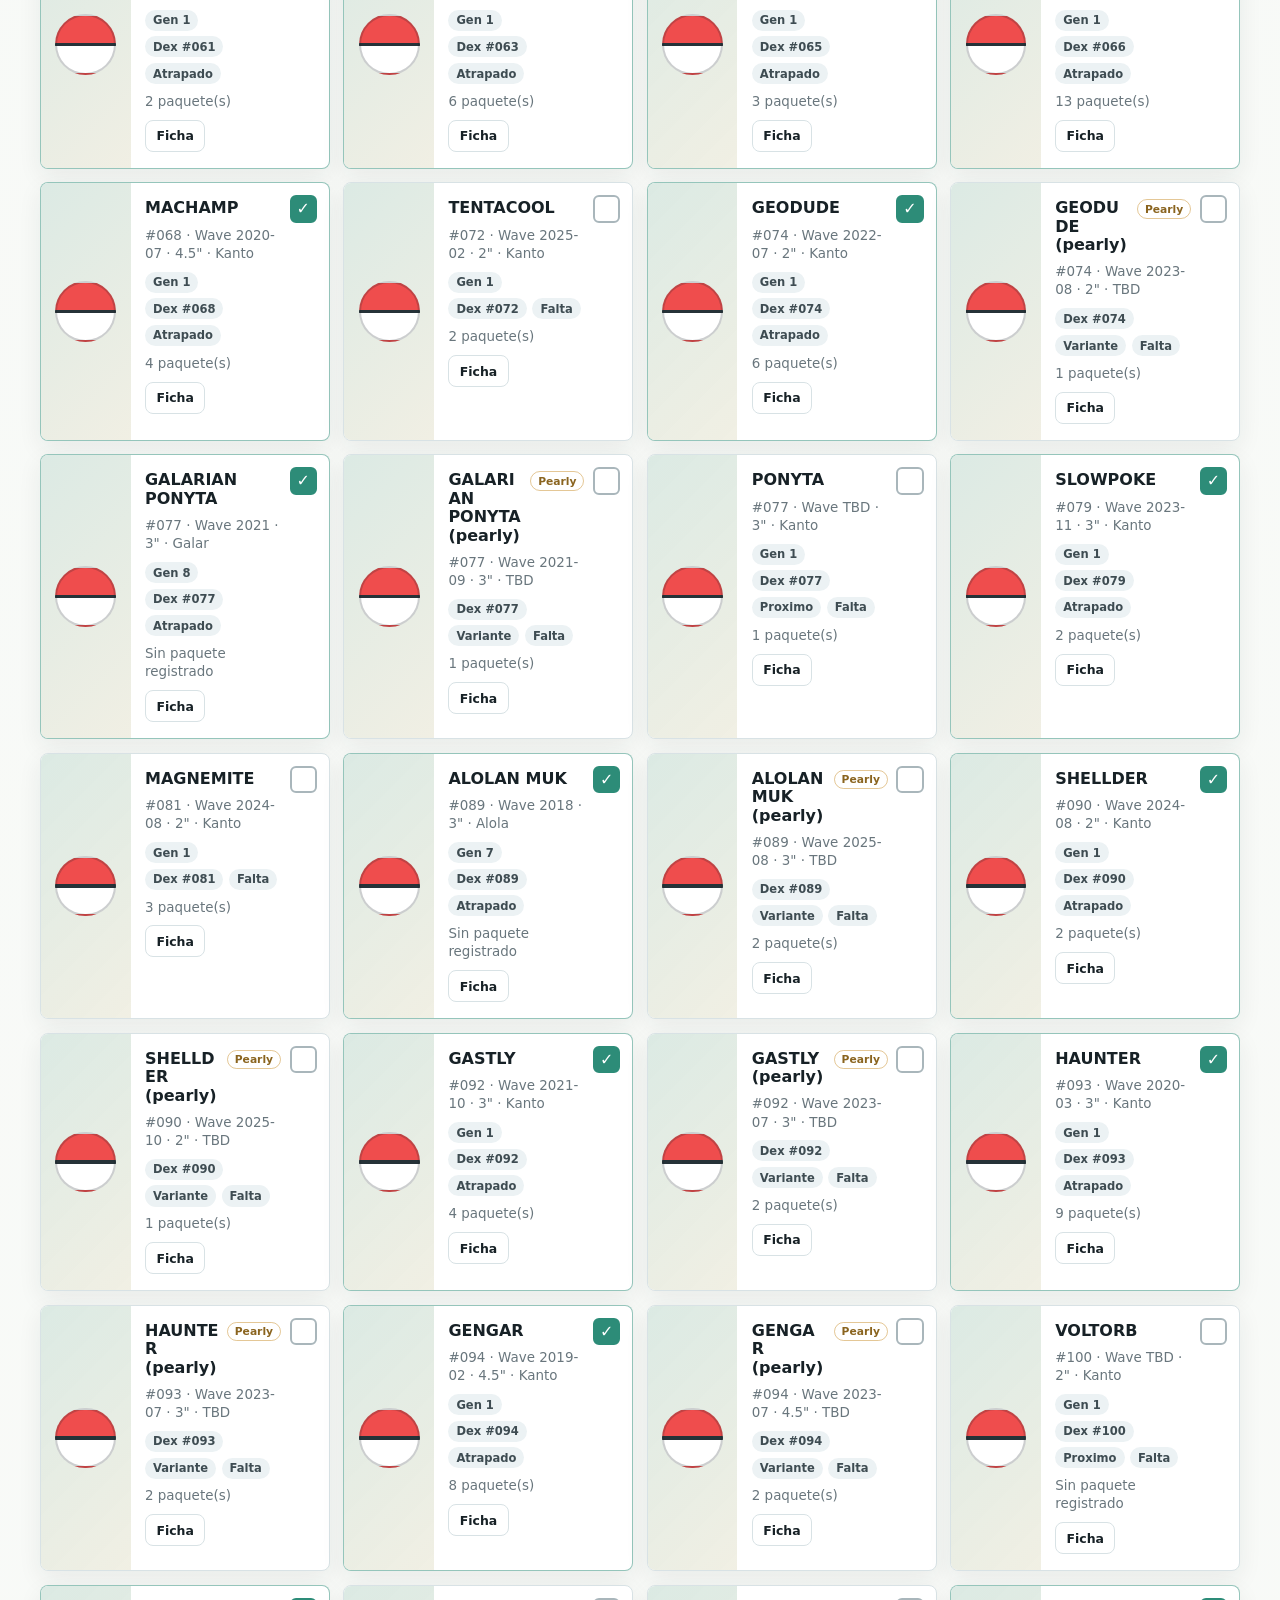
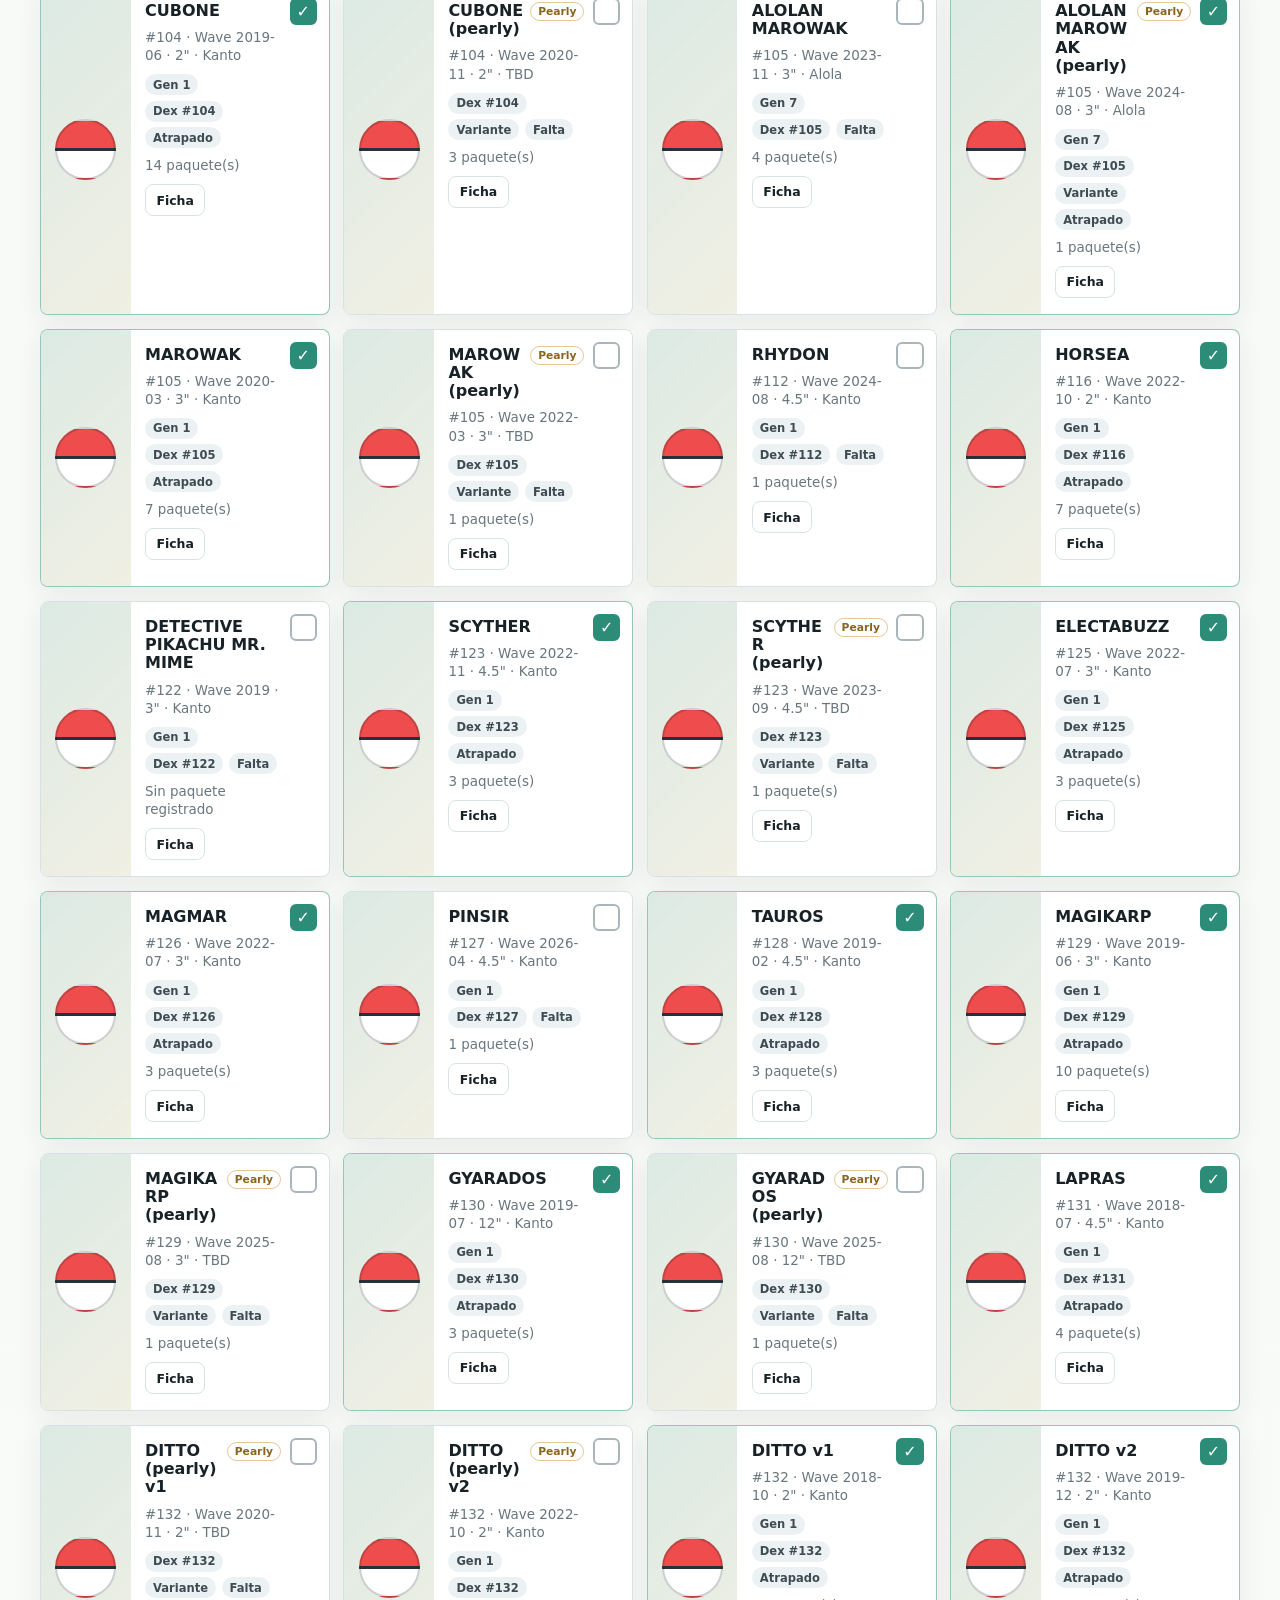
==== commit 3ee68d13: "Add files via upload" ====
--- a/index.html
+++ b/index.html
@@ -86,6 +86,7 @@
         <label>
           <span>Orden</span>
           <select id="sortSelect">
+            <option value="dex">Pokedex nacional</option>
             <option value="pokemon">Pokemon A-Z</option>
             <option value="wave">Wave</option>
             <option value="size">Tamaño</option>
